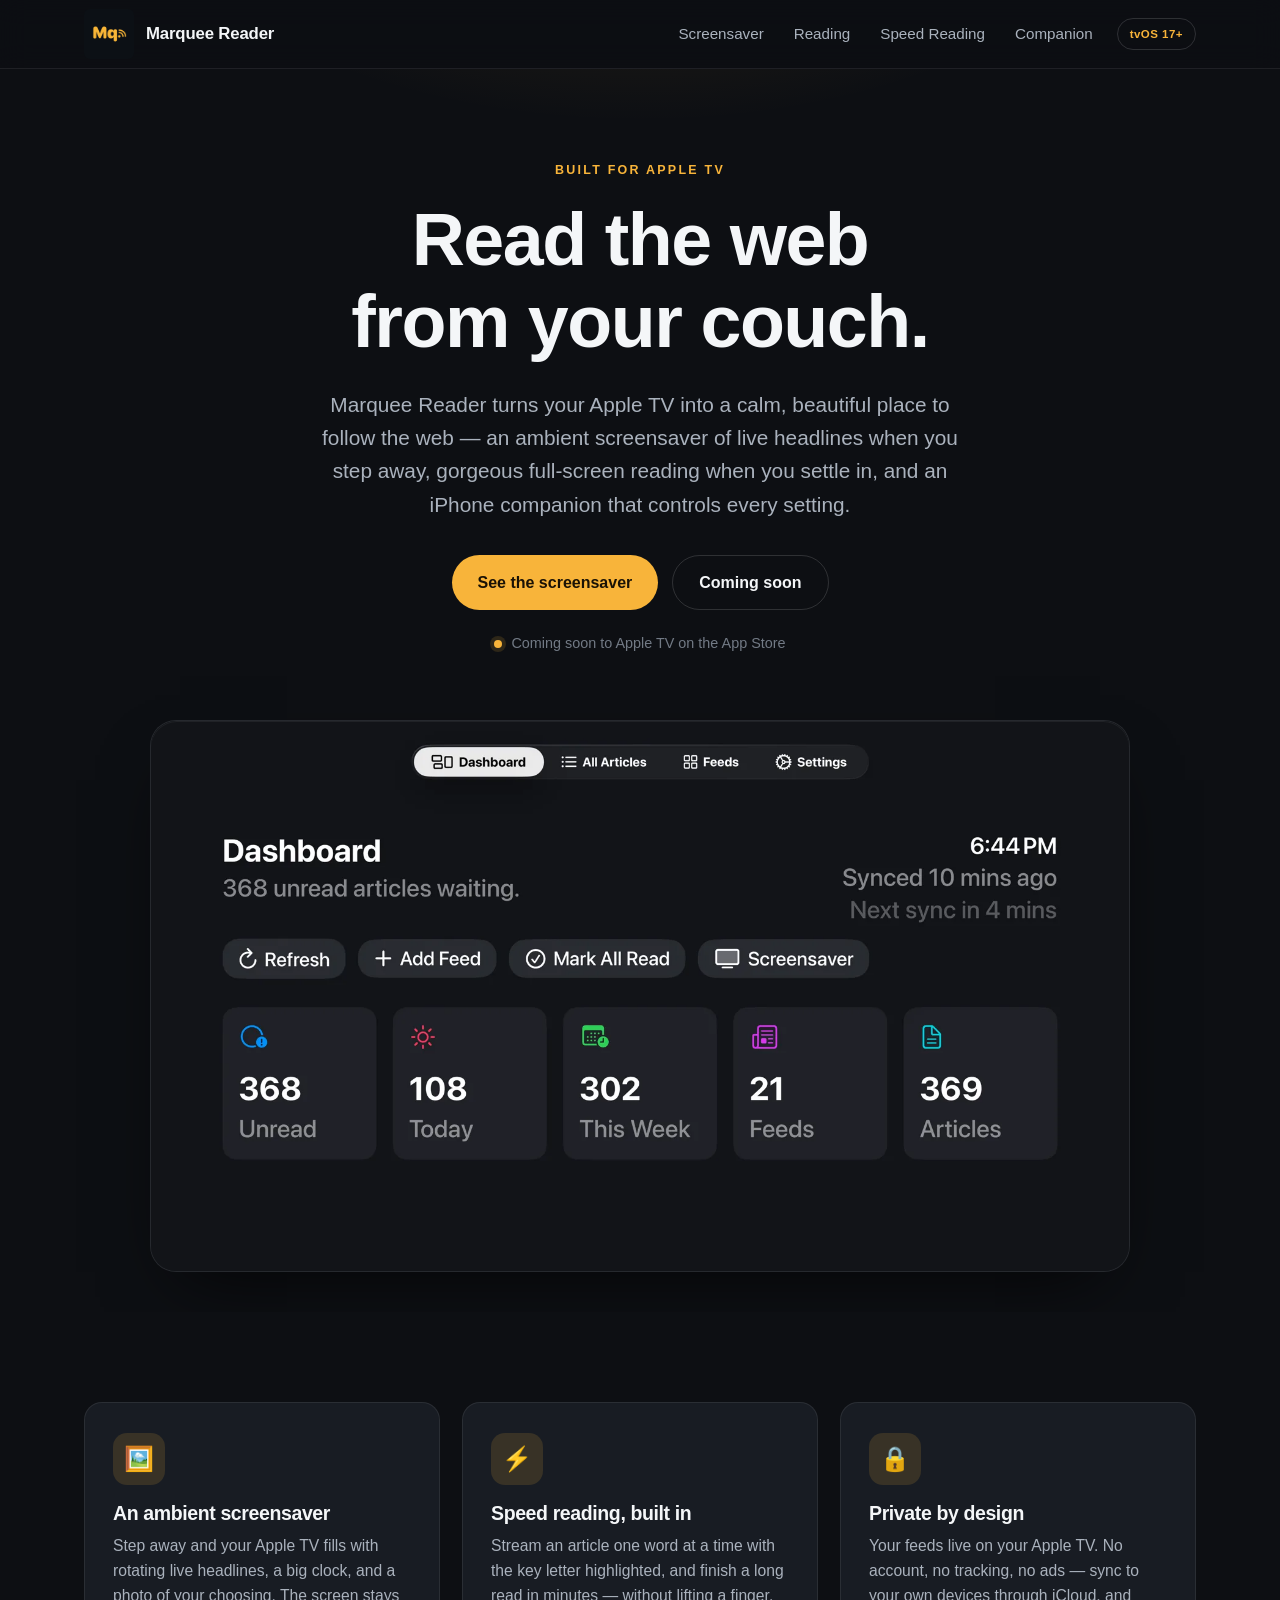
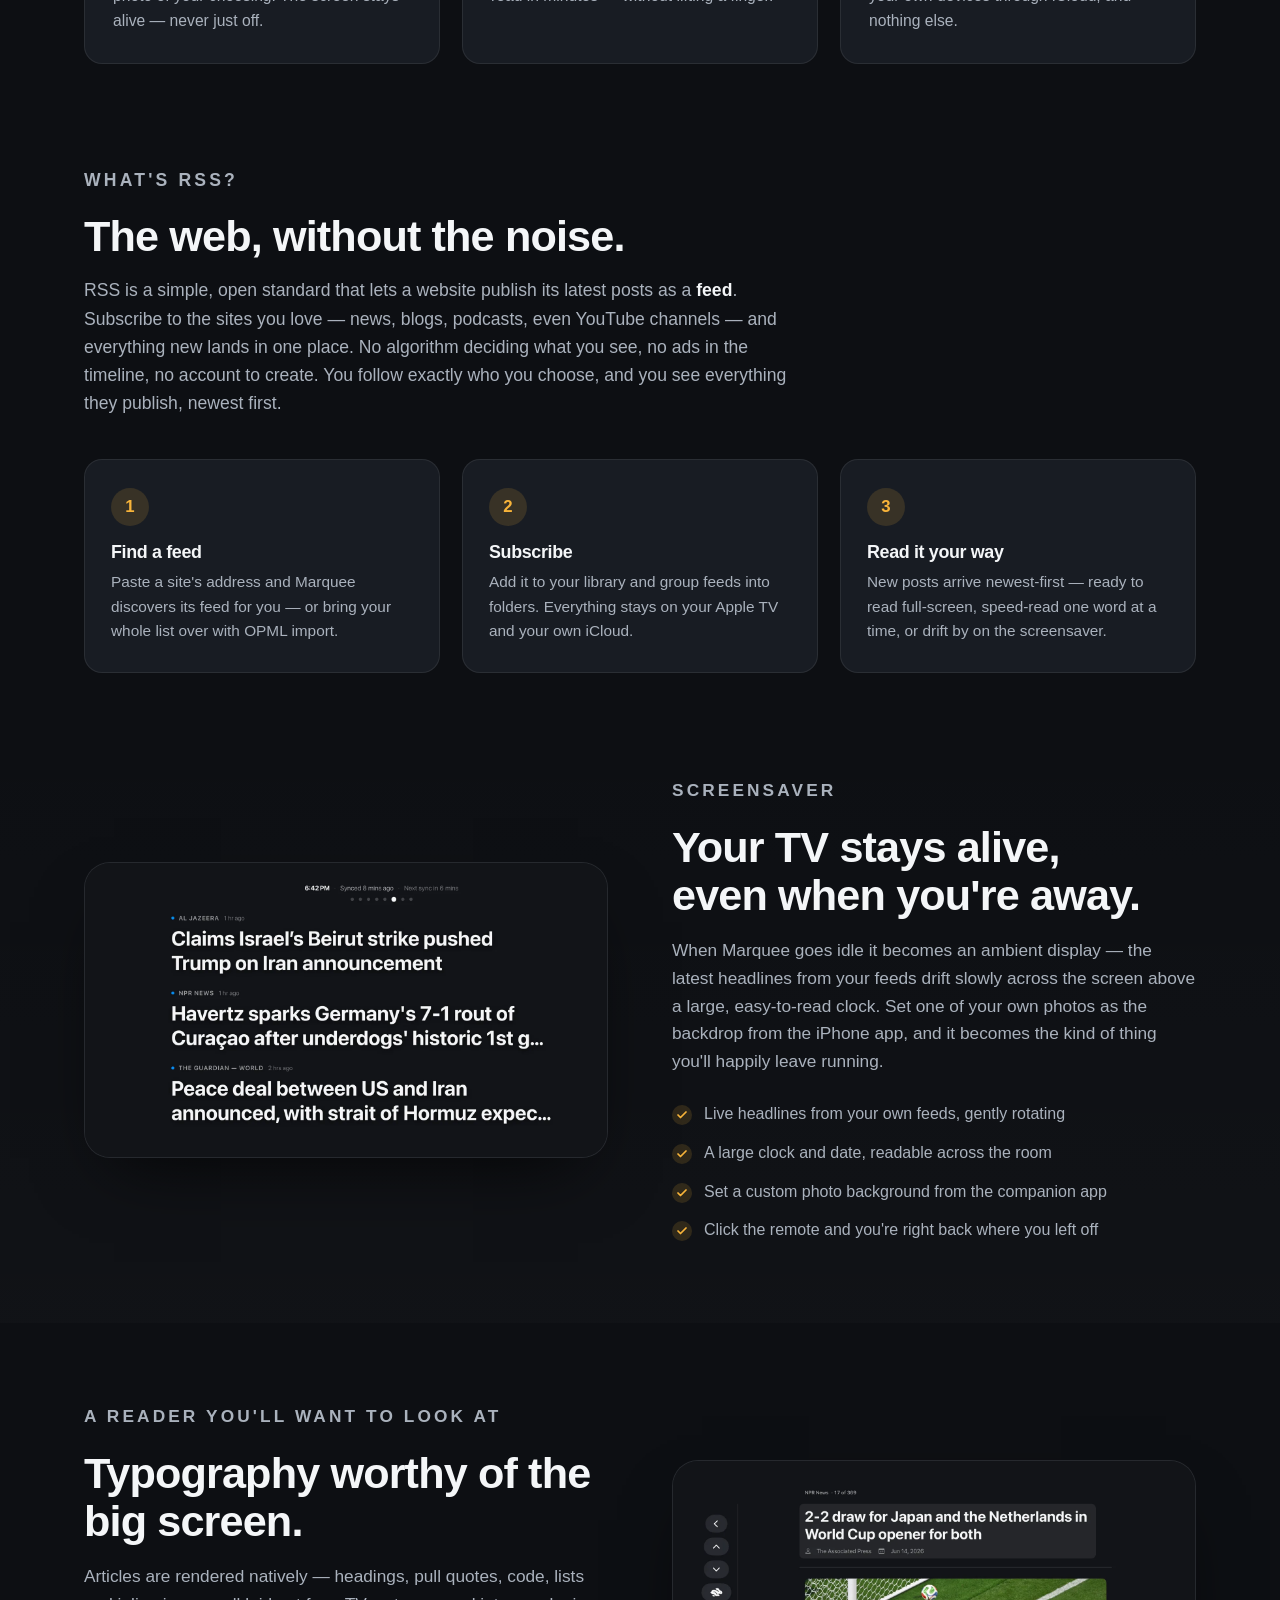
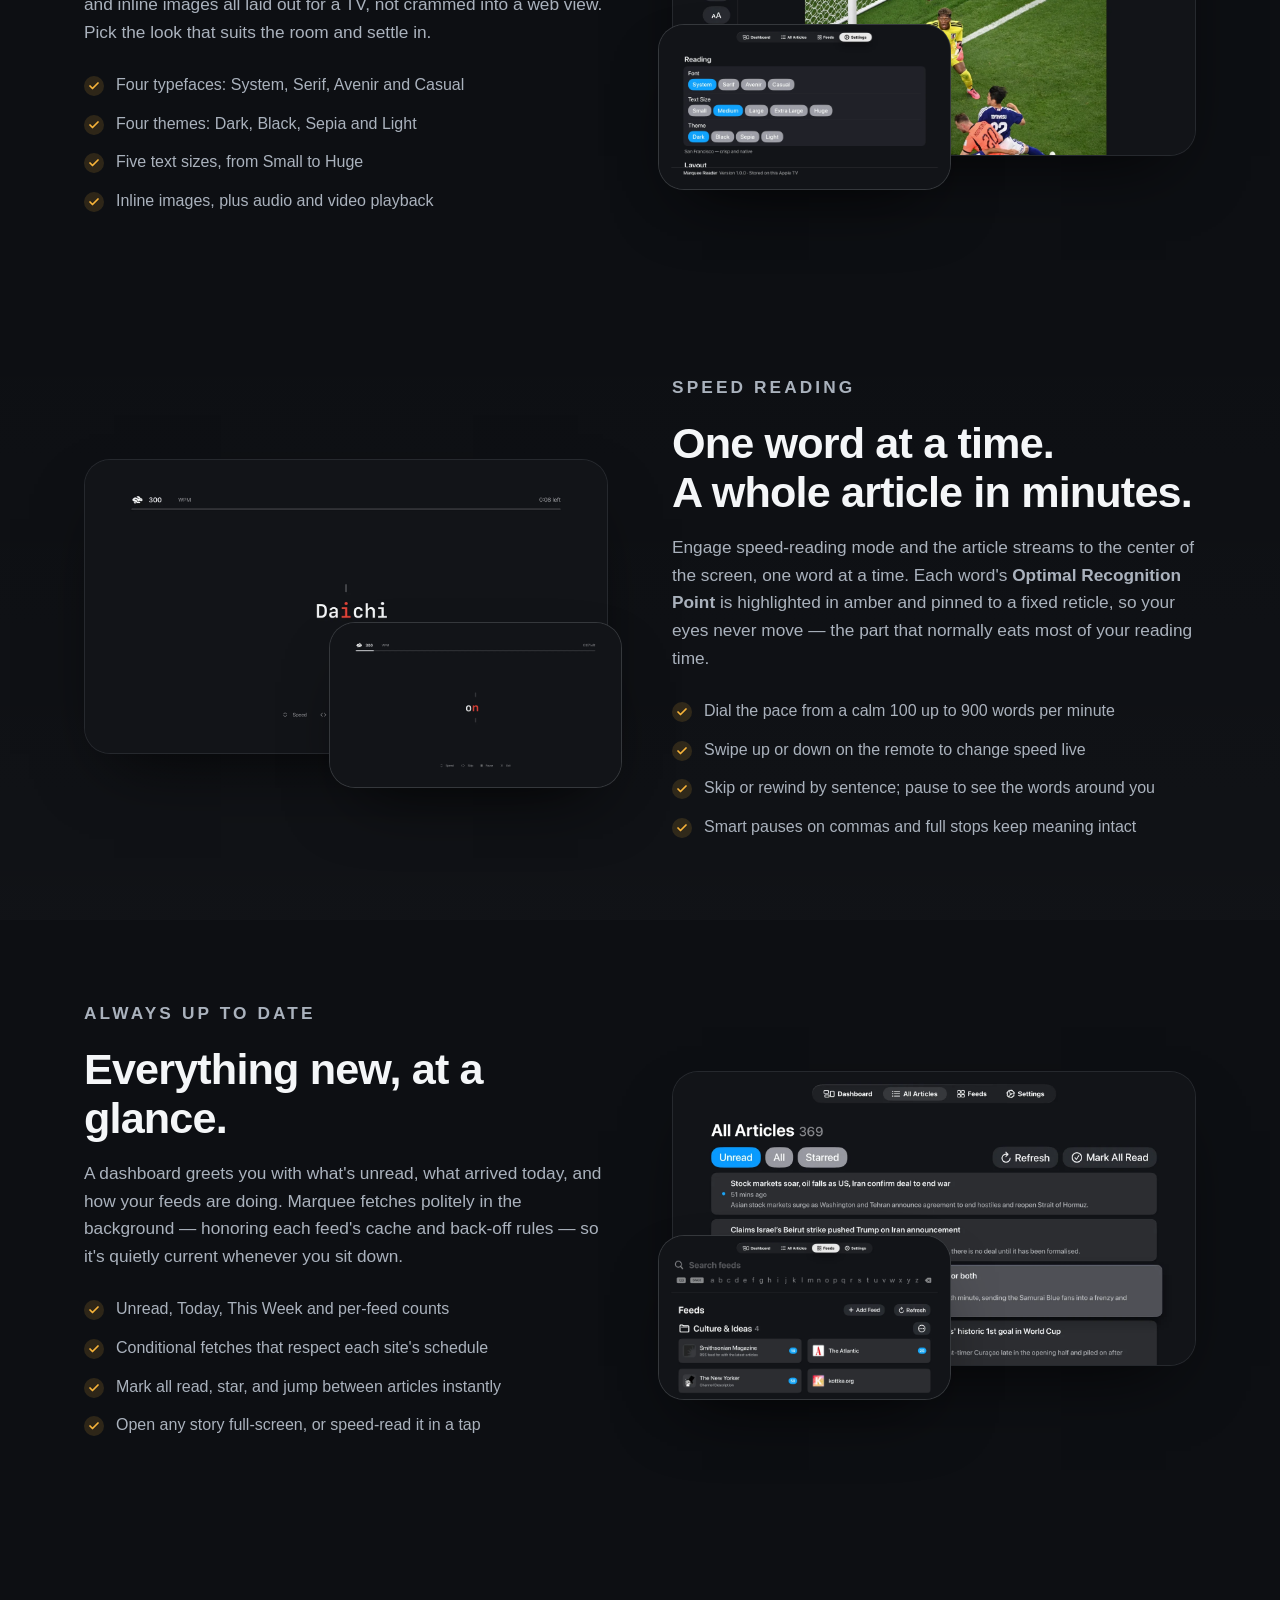
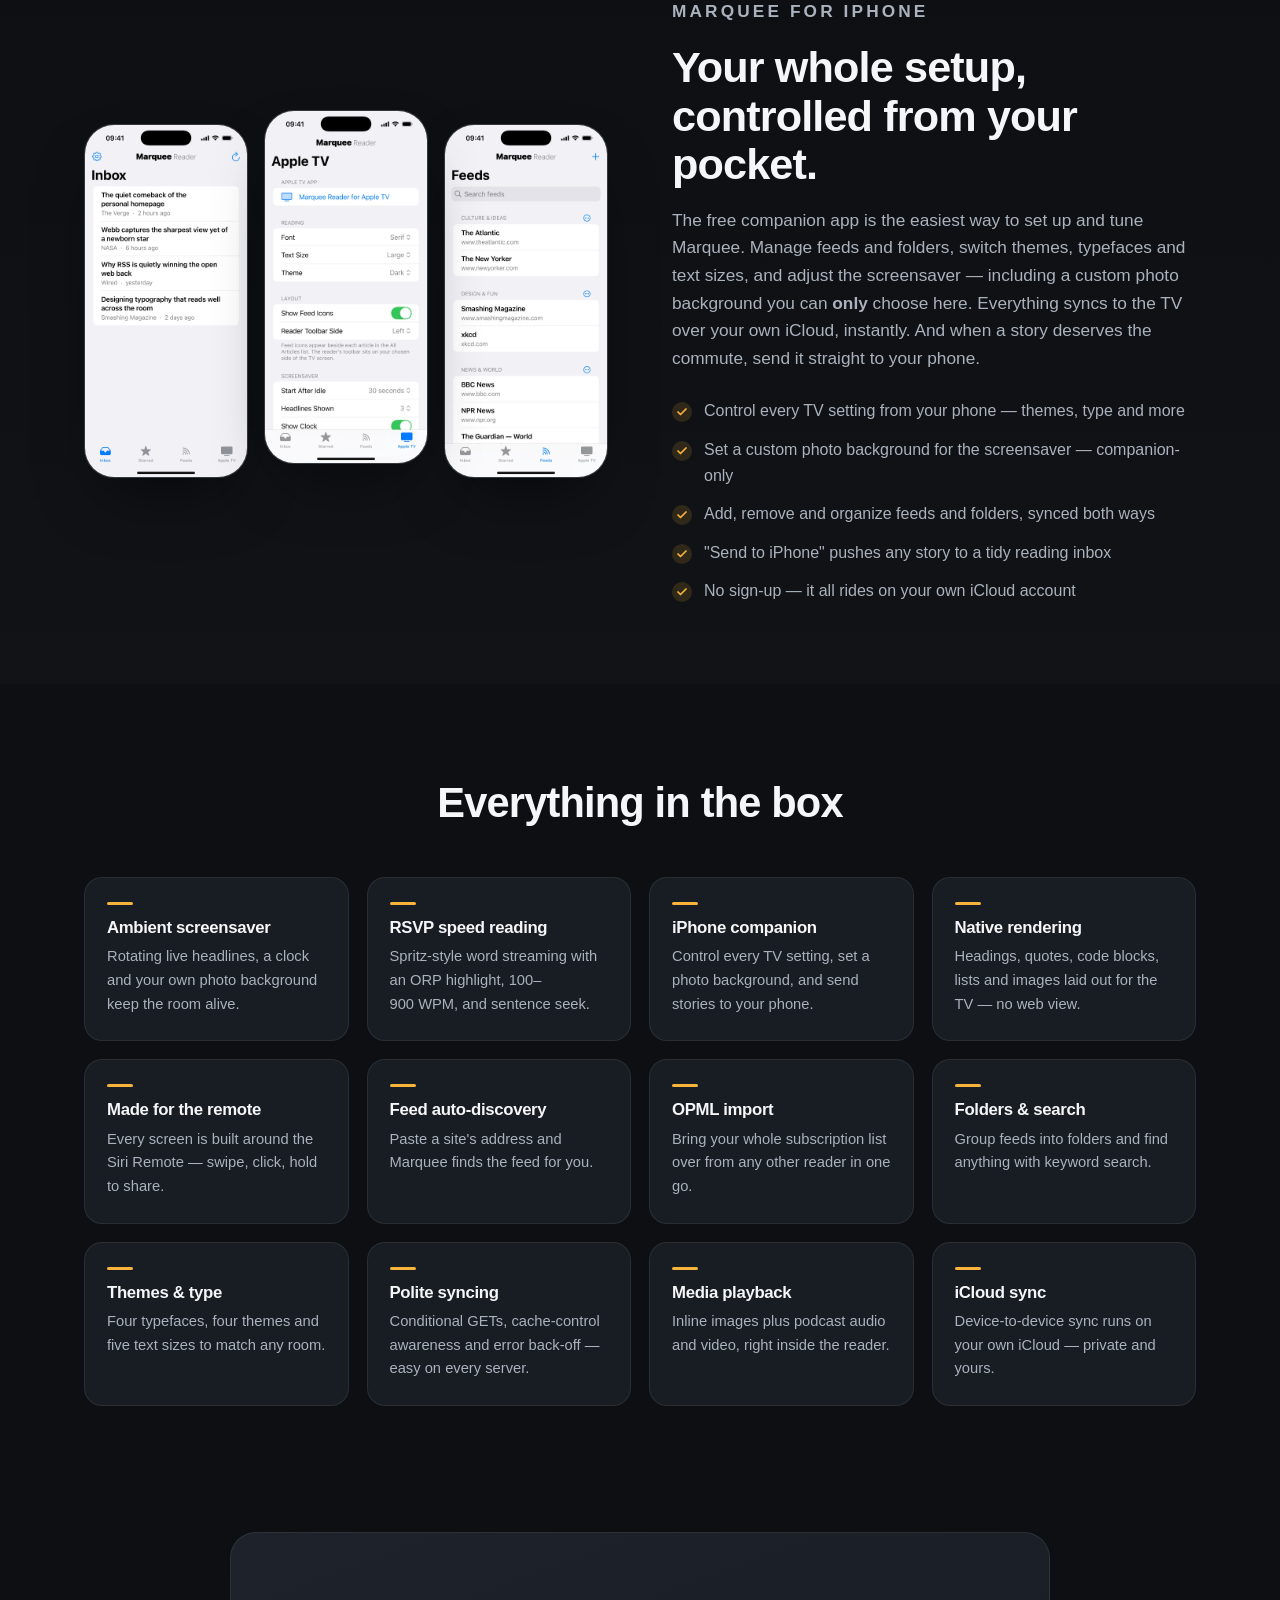
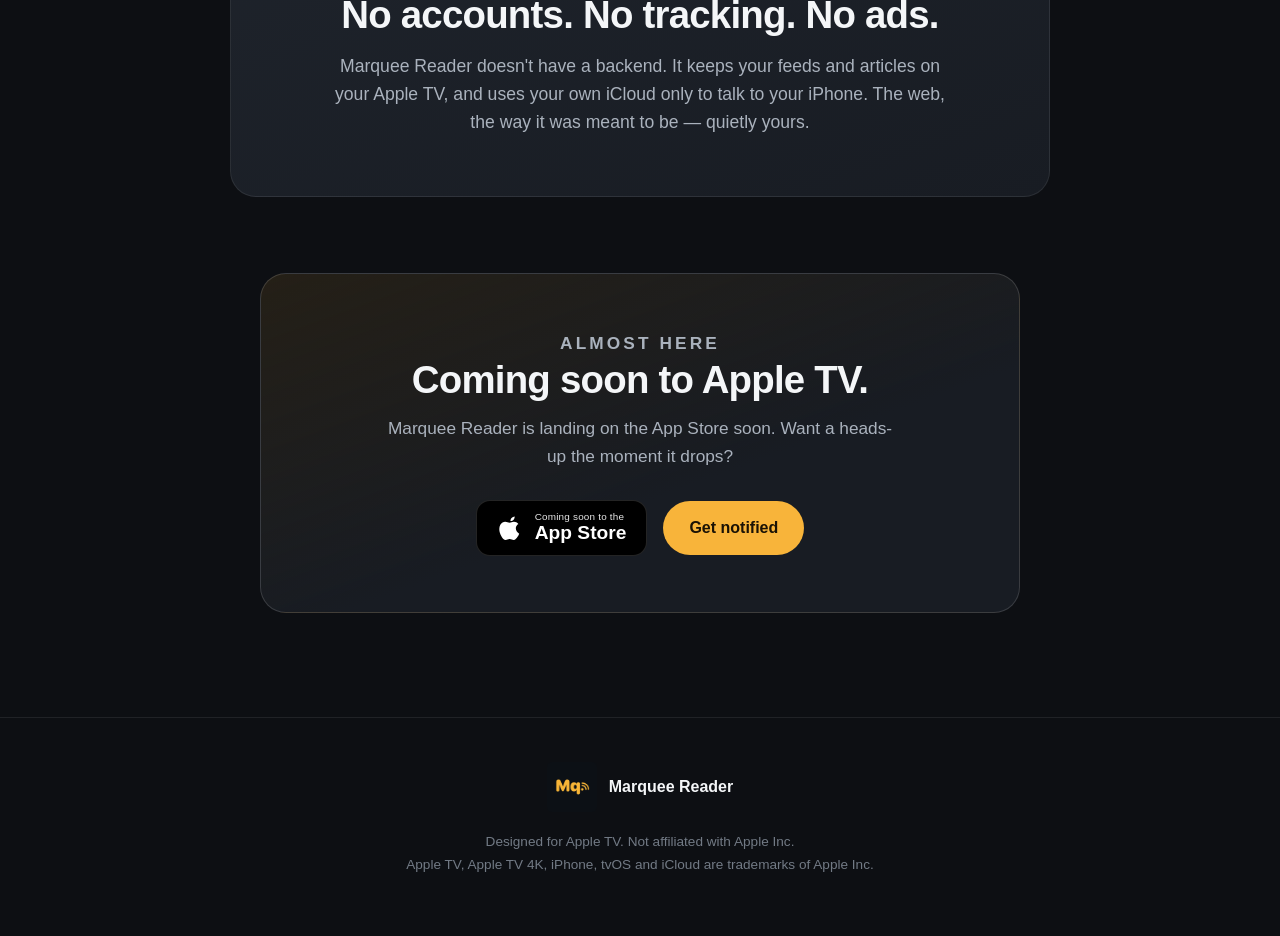
==== index.html @ 5c4bd1f5 "Refresh marketing screenshots from the real apps - Update all six tvOS screenshots (dashboard, artic" ====
<!DOCTYPE html>
<html lang="en">
<head>
  <meta charset="UTF-8" />
  <meta name="viewport" content="width=device-width, initial-scale=1.0" />
  <title>Marquee Reader — The RSS reader for Apple TV</title>
  <meta name="description" content="Marquee Reader is a beautiful, private RSS reader for Apple TV — with an ambient headline screensaver, gorgeous typography, a Spritz-style speed-reading mode, and an iPhone companion that controls every setting." />
  <meta name="theme-color" content="#14171c" />

  <!-- Open Graph / Twitter -->
  <meta property="og:type" content="website" />
  <meta property="og:title" content="Marquee Reader — The RSS reader for Apple TV" />
  <meta property="og:description" content="Read the web from your couch. A private RSS reader for Apple TV — an ambient headline screensaver, gorgeous reading, a speed-reading mode, and an iPhone companion that controls it all." />
  <meta property="og:image" content="assets/og-image.jpg" />
  <meta name="twitter:card" content="summary_large_image" />
  <meta name="twitter:title" content="Marquee Reader — The RSS reader for Apple TV" />
  <meta name="twitter:description" content="Read the web from your couch. A beautiful, private RSS reader for Apple TV — now with an ambient headline screensaver and full iPhone control." />
  <meta name="twitter:image" content="assets/og-image.jpg" />

  <link rel="icon" type="image/png" href="assets/favicon-180.png" />
  <link rel="apple-touch-icon" href="assets/favicon-180.png" />
  <link rel="preconnect" href="https://fonts.googleapis.com" />
  <link rel="stylesheet" href="assets/style.css" />
</head>
<body>
  <!-- ───────────────────────── Nav ───────────────────────── -->
  <header class="nav" id="top">
    <div class="container nav__inner">
      <a class="brand" href="#top" aria-label="Marquee Reader home">
        <img src="assets/icon-512.png" alt="" class="brand__mark" width="50" height="50" />
        <span class="brand__name">Marquee&nbsp;Reader</span>
      </a>
      <nav class="nav__links" aria-label="Primary">
        <a href="#screensaver">Screensaver</a>
        <a href="#reading">Reading</a>
        <a href="#speed">Speed Reading</a>
        <a href="#companion">Companion</a>
      </nav>
      <span class="nav__badge">tvOS&nbsp;17+</span>
    </div>
  </header>

  <!-- ───────────────────────── Hero ───────────────────────── -->
  <section class="hero">
    <div class="container hero__inner">
      <p class="eyebrow reveal">Built for Apple&nbsp;TV</p>
      <h1 class="hero__title reveal">Read the web<br />from your couch.</h1>
      <p class="hero__sub reveal">
        Marquee Reader turns your Apple&nbsp;TV into a calm, beautiful place to follow the
        web — an ambient screensaver of live headlines when you step away, gorgeous
        full-screen reading when you settle in, and an iPhone companion that controls
        every setting.
      </p>
      <div class="hero__cta reveal">
        <a class="btn btn--primary" href="#screensaver">See the screensaver</a>
        <a class="btn btn--ghost" href="#get">Coming soon</a>
      </div>
      <p class="hero__avail reveal">
        <span class="dot" aria-hidden="true"></span> Coming soon to Apple&nbsp;TV on the App&nbsp;Store
      </p>
      <div class="hero__shot reveal">
        <div class="shot shot--glow">
          <img src="assets/screenshots/dashboard.webp" alt="Marquee Reader dashboard on Apple TV showing unread counts and recent activity" loading="eager" />
        </div>
      </div>
    </div>
  </section>

  <!-- ───────────────────── Feature trio ───────────────────── -->
  <section class="trio container">
    <div class="trio__card reveal">
      <div class="trio__icon" aria-hidden="true">🖼️</div>
      <h3>An ambient screensaver</h3>
      <p>Step away and your Apple&nbsp;TV fills with rotating live headlines, a big clock, and a photo of your choosing. The screen stays alive — never just off.</p>
    </div>
    <div class="trio__card reveal">
      <div class="trio__icon" aria-hidden="true">⚡️</div>
      <h3>Speed reading, built in</h3>
      <p>Stream an article one word at a time with the key letter highlighted, and finish a long read in minutes — without lifting a finger.</p>
    </div>
    <div class="trio__card reveal">
      <div class="trio__icon" aria-hidden="true">🔒</div>
      <h3>Private by design</h3>
      <p>Your feeds live on your Apple&nbsp;TV. No account, no tracking, no ads — sync to your own devices through iCloud, and nothing else.</p>
    </div>
  </section>

  <!-- ─────────────────── What's RSS? ─────────────────── -->
  <section class="rss container" id="rss">
    <div class="rss__intro reveal">
      <p class="eyebrow">What's RSS?</p>
      <h2>The web, without the noise.</h2>
      <p>
        RSS is a simple, open standard that lets a website publish its latest posts as a
        <strong>feed</strong>. Subscribe to the sites you love — news, blogs, podcasts,
        even YouTube channels — and everything new lands in one place. No algorithm
        deciding what you see, no ads in the timeline, no account to create. You follow
        exactly who you choose, and you see everything they publish, newest first.
      </p>
    </div>
    <ol class="rss__steps">
      <li class="rss__step reveal">
        <div class="rss__num" aria-hidden="true">1</div>
        <h4>Find a feed</h4>
        <p>Paste a site's address and Marquee discovers its feed for you — or bring your whole list over with OPML import.</p>
      </li>
      <li class="rss__step reveal">
        <div class="rss__num" aria-hidden="true">2</div>
        <h4>Subscribe</h4>
        <p>Add it to your library and group feeds into folders. Everything stays on your Apple&nbsp;TV and your own iCloud.</p>
      </li>
      <li class="rss__step reveal">
        <div class="rss__num" aria-hidden="true">3</div>
        <h4>Read it your way</h4>
        <p>New posts arrive newest-first — ready to read full-screen, speed-read one word at a time, or drift by on the screensaver.</p>
      </li>
    </ol>
  </section>

  <!-- ─────────────────── Screensaver spotlight ─────────────────── -->
  <section class="feature feature--alt" id="screensaver">
    <div class="container feature__inner">
      <div class="feature__media reveal">
        <div class="shot">
          <img src="assets/screenshots/screensaver.webp" alt="Marquee Reader's ambient screensaver on Apple TV — live headlines from your feeds drifting above the time of day" />
        </div>
      </div>
      <div class="feature__text reveal">
        <p class="eyebrow">Screensaver</p>
        <h2>Your TV stays alive,<br />even when you're away.</h2>
        <p>
          When Marquee goes idle it becomes an ambient display — the latest headlines from
          your feeds drift slowly across the screen above a large, easy-to-read clock.
          Set one of your own photos as the backdrop from the iPhone app, and it becomes
          the kind of thing you'll happily leave running.
        </p>
        <ul class="ticks">
          <li>Live headlines from your own feeds, gently rotating</li>
          <li>A large clock and date, readable across the room</li>
          <li>Set a custom photo background from the companion app</li>
          <li>Click the remote and you're right back where you left off</li>
        </ul>
      </div>
    </div>
  </section>

  <!-- ─────────────────── Reading experience ─────────────────── -->
  <section class="feature" id="reading">
    <div class="container feature__inner">
      <div class="feature__text reveal">
        <p class="eyebrow">A reader you'll want to look at</p>
        <h2>Typography worthy of the big screen.</h2>
        <p>
          Articles are rendered natively — headings, pull quotes, code, lists and inline
          images all laid out for a TV, not crammed into a web view. Pick the look that
          suits the room and settle in.
        </p>
        <ul class="ticks">
          <li>Four typefaces: System, Serif, Avenir and Casual</li>
          <li>Four themes: Dark, Black, Sepia and Light</li>
          <li>Five text sizes, from Small to Huge</li>
          <li>Inline images, plus audio and video playback</li>
        </ul>
      </div>
      <div class="feature__media reveal">
        <div class="shot">
          <img src="assets/screenshots/reader.webp" alt="An article open in Marquee Reader with an inline image and body text" />
        </div>
        <div class="shot shot--inset shot--inset-left">
          <img src="assets/screenshots/settings.webp" alt="Settings showing font, text size and theme options" />
        </div>
      </div>
    </div>
  </section>

  <!-- ─────────────────── Speed Reading spotlight ─────────────────── -->
  <section class="feature feature--alt" id="speed">
    <div class="container feature__inner">
      <div class="feature__media reveal">
        <div class="shot">
          <img src="assets/screenshots/rsvp-recognition.webp" alt="Speed-reading mode showing a single word with its key letter highlighted in red" />
        </div>
        <div class="shot shot--inset">
          <img src="assets/screenshots/rsvp-the.webp" alt="Speed-reading mode with words-per-minute and a progress bar" />
        </div>
      </div>
      <div class="feature__text reveal">
        <p class="eyebrow">Speed Reading</p>
        <h2>One word at a time.<br />A whole article in minutes.</h2>
        <p>
          Engage speed-reading mode and the article streams to the center of the screen,
          one word at a time. Each word's <strong>Optimal Recognition Point</strong> is
          highlighted in amber and pinned to a fixed reticle, so your eyes never move —
          the part that normally eats most of your reading time.
        </p>
        <ul class="ticks">
          <li>Dial the pace from a calm 100 up to 900 words per minute</li>
          <li>Swipe up or down on the remote to change speed live</li>
          <li>Skip or rewind by sentence; pause to see the words around you</li>
          <li>Smart pauses on commas and full stops keep meaning intact</li>
        </ul>
      </div>
    </div>
  </section>

  <!-- ─────────────────── Browse / stay current ─────────────────── -->
  <section class="feature">
    <div class="container feature__inner">
      <div class="feature__text reveal">
        <p class="eyebrow">Always up to date</p>
        <h2>Everything new, at a glance.</h2>
        <p>
          A dashboard greets you with what's unread, what arrived today, and how your feeds
          are doing. Marquee fetches politely in the background — honoring each feed's
          cache and back-off rules — so it's quietly current whenever you sit down.
        </p>
        <ul class="ticks">
          <li>Unread, Today, This&nbsp;Week and per-feed counts</li>
          <li>Conditional fetches that respect each site's schedule</li>
          <li>Mark all read, star, and jump between articles instantly</li>
          <li>Open any story full-screen, or speed-read it in a tap</li>
        </ul>
      </div>
      <div class="feature__media reveal">
        <div class="shot">
          <img src="assets/screenshots/articles.webp" alt="The unread list showing recent articles from across all feeds" />
        </div>
        <div class="shot shot--inset shot--inset-left">
          <img src="assets/screenshots/feeds.webp" alt="The Feeds tab — subscriptions grouped into folders, each with its own unread count" />
        </div>
      </div>
    </div>
  </section>

  <!-- ─────────────────── Companion app ─────────────────── -->
  <section class="feature feature--alt" id="companion">
    <div class="container feature__inner">
      <div class="feature__media reveal">
        <div class="phones">
          <div class="phone">
            <img src="assets/screenshots/companion-inbox.webp" alt="The Marquee Reader iPhone app showing the reading inbox of articles sent from Apple TV" loading="lazy" />
          </div>
          <div class="phone phone--lead">
            <img src="assets/screenshots/companion-appletv.webp" alt="The Marquee Reader iPhone app controlling the Apple TV's reading and screensaver settings" loading="lazy" />
          </div>
          <div class="phone">
            <img src="assets/screenshots/companion-feeds.webp" alt="The Marquee Reader iPhone app managing feeds and folders, synced to Apple TV" loading="lazy" />
          </div>
        </div>
      </div>
      <div class="feature__text reveal">
        <p class="eyebrow">Marquee for iPhone</p>
        <h2>Your whole setup,<br />controlled from your pocket.</h2>
        <p>
          The free companion app is the easiest way to set up and tune Marquee. Manage
          feeds and folders, switch themes, typefaces and text sizes, and adjust the
          screensaver — including a custom photo background you can <strong>only</strong>
          choose here. Everything syncs to the TV over your own iCloud, instantly. And
          when a story deserves the commute, send it straight to your phone.
        </p>
        <ul class="ticks">
          <li>Control every TV setting from your phone — themes, type and more</li>
          <li>Set a custom photo background for the screensaver — companion-only</li>
          <li>Add, remove and organize feeds and folders, synced both ways</li>
          <li>"Send to iPhone" pushes any story to a tidy reading inbox</li>
          <li>No sign-up — it all rides on your own iCloud account</li>
        </ul>
      </div>
    </div>
  </section>

  <!-- ─────────────────── Full feature grid ─────────────────── -->
  <section class="features container" id="features">
    <h2 class="section-title reveal">Everything in the box</h2>
    <div class="grid">
      <div class="grid__item reveal"><h4>Ambient screensaver</h4><p>Rotating live headlines, a clock and your own photo background keep the room alive.</p></div>
      <div class="grid__item reveal"><h4>RSVP speed reading</h4><p>Spritz-style word streaming with an ORP highlight, 100–900&nbsp;WPM, and sentence seek.</p></div>
      <div class="grid__item reveal"><h4>iPhone companion</h4><p>Control every TV setting, set a photo background, and send stories to your phone.</p></div>
      <div class="grid__item reveal"><h4>Native rendering</h4><p>Headings, quotes, code blocks, lists and images laid out for the TV — no web view.</p></div>
      <div class="grid__item reveal"><h4>Made for the remote</h4><p>Every screen is built around the Siri Remote — swipe, click, hold to share.</p></div>
      <div class="grid__item reveal"><h4>Feed auto-discovery</h4><p>Paste a site's address and Marquee finds the feed for you.</p></div>
      <div class="grid__item reveal"><h4>OPML import</h4><p>Bring your whole subscription list over from any other reader in one go.</p></div>
      <div class="grid__item reveal"><h4>Folders &amp; search</h4><p>Group feeds into folders and find anything with keyword search.</p></div>
      <div class="grid__item reveal"><h4>Themes &amp; type</h4><p>Four typefaces, four themes and five text sizes to match any room.</p></div>
      <div class="grid__item reveal"><h4>Polite syncing</h4><p>Conditional GETs, cache-control awareness and error back-off — easy on every server.</p></div>
      <div class="grid__item reveal"><h4>Media playback</h4><p>Inline images plus podcast audio and video, right inside the reader.</p></div>
      <div class="grid__item reveal"><h4>iCloud sync</h4><p>Device-to-device sync runs on your own iCloud — private and yours.</p></div>
    </div>
  </section>

  <!-- ─────────────────── Privacy callout ─────────────────── -->
  <section class="callout">
    <div class="container callout__inner reveal">
      <h2>No accounts. No tracking. No ads.</h2>
      <p>
        Marquee Reader doesn't have a backend. It keeps your feeds and articles on your
        Apple&nbsp;TV, and uses your own iCloud only to talk to your iPhone. The web,
        the way it was meant to be — quietly yours.
      </p>
    </div>
  </section>

  <!-- ─────────────────── Coming soon CTA ─────────────────── -->
  <section class="getcta" id="get">
    <div class="container getcta__inner reveal">
      <p class="eyebrow">Almost here</p>
      <h2>Coming soon to Apple&nbsp;TV.</h2>
      <p>Marquee Reader is landing on the App&nbsp;Store soon. Want a heads-up the moment it drops?</p>
      <div class="getcta__actions">
        <span class="store-badge" aria-label="Coming soon to the App Store">
          <svg viewBox="0 0 24 24" width="26" height="26" aria-hidden="true" fill="currentColor">
            <path d="M16.36 1.43c.06 1.06-.34 2.08-1 2.84-.69.79-1.83 1.4-2.93 1.31-.08-1.02.41-2.08 1.02-2.76.69-.78 1.88-1.36 2.91-1.39zM20.5 17.2c-.5 1.16-.74 1.67-1.39 2.7-.9 1.43-2.18 3.21-3.76 3.22-1.4.02-1.76-.92-3.66-.91-1.9.01-2.3.93-3.7.92-1.58-.01-2.79-1.62-3.69-3.05C1.8 16.06 1.53 11.4 3.08 8.93c1.1-1.76 2.84-2.79 4.47-2.79 1.66 0 2.71.91 4.08.91 1.33 0 2.14-.91 4.06-.91 1.45 0 2.99.79 4.08 2.16-3.59 1.97-3 7.1.73 8.9z"/>
          </svg>
          <span class="store-badge__text">
            <small>Coming&nbsp;soon to the</small>
            <strong>App&nbsp;Store</strong>
          </span>
        </span>
        <a class="btn btn--primary" href="mailto:hello@itr8.tech?subject=Notify%20me%20about%20Marquee%20Reader">Get notified</a>
      </div>
    </div>
  </section>

  <!-- ─────────────────── Footer ─────────────────── -->
  <footer class="footer">
    <div class="container footer__inner">
      <div class="footer__brand">
        <img src="assets/icon-512.png" alt="" width="50" height="50" />
        <span>Marquee Reader</span>
      </div>
      <p class="footer__note">
        Designed for Apple&nbsp;TV. Not affiliated with Apple Inc.<br />
        Apple&nbsp;TV, Apple&nbsp;TV&nbsp;4K, iPhone, tvOS and iCloud are trademarks of Apple&nbsp;Inc.
      </p>
    </div>
  </footer>

  <script src="assets/app.js" defer></script>
</body>
</html>
---- assets/style.css ----
/* ============================================================
   Marquee Reader — marketing site
   Brand: dark #14171c · amber #f8b43a · clean, professional
   ============================================================ */

:root {
  --bg: #0d0f13;
  --bg-2: #14171c;
  --surface: #181c23;
  --surface-2: #1e232b;
  --border: rgba(255, 255, 255, 0.08);
  --border-strong: rgba(255, 255, 255, 0.14);
  --text: #f4f6f8;
  --text-soft: #aab2bd;
  --text-mute: #727a85;
  --accent: #f8b43a;
  --accent-soft: rgba(248, 180, 58, 0.14);
  --radius: 18px;
  --radius-lg: 26px;
  --maxw: 1160px;
  --shadow: 0 30px 70px -30px rgba(0, 0, 0, 0.8);
  --font: -apple-system, BlinkMacSystemFont, "Segoe UI", Roboto, Helvetica, Arial, sans-serif;
}

* { box-sizing: border-box; }

html { scroll-behavior: smooth; }

body {
  margin: 0;
  font-family: var(--font);
  background: var(--bg);
  color: var(--text);
  line-height: 1.6;
  -webkit-font-smoothing: antialiased;
  text-rendering: optimizeLegibility;
  overflow-x: hidden;
}

.container { width: 100%; max-width: var(--maxw); margin: 0 auto; padding: 0 24px; }

a { color: inherit; text-decoration: none; }

img, svg { max-width: 100%; }
img { height: auto; }

h1, h2, h3, h4 { line-height: 1.12; letter-spacing: -0.02em; margin: 0; font-weight: 700; }

p { margin: 0; }

.eyebrow {
  text-transform: uppercase;
  letter-spacing: 0.18em;
  font-size: 0.78rem;
  font-weight: 700;
  color: var(--accent);
  margin: 0 0 18px;
}

/* ───────────────── Nav ───────────────── */
.nav {
  position: sticky;
  top: 0;
  z-index: 50;
  background: rgba(13, 15, 19, 0.72);
  backdrop-filter: saturate(160%) blur(14px);
  -webkit-backdrop-filter: saturate(160%) blur(14px);
  border-bottom: 1px solid var(--border);
}
.nav__inner { display: flex; align-items: center; gap: 24px; height: 68px; }
.brand { display: flex; align-items: center; gap: 12px; font-weight: 700; }
.brand__mark { display: block; border-radius: 6px; }
.brand__name { font-size: 1.05rem; letter-spacing: -0.01em; }
.nav__links { display: flex; gap: 30px; margin-left: auto; }
.nav__links a { color: var(--text-soft); font-size: 0.95rem; font-weight: 500; transition: color 0.2s; }
.nav__links a:hover { color: var(--text); }
.nav__badge {
  font-size: 0.72rem; font-weight: 700; letter-spacing: 0.04em;
  color: var(--accent);
  border: 1px solid var(--border-strong);
  padding: 6px 12px; border-radius: 999px;
}

/* ───────────────── Hero ───────────────── */
.hero { position: relative; padding: 92px 0 40px; overflow: hidden; }
.hero::before {
  content: "";
  position: absolute; inset: -20% 0 auto 0; height: 720px;
  background: radial-gradient(60% 60% at 50% 0%, rgba(248, 180, 58, 0.16), transparent 70%);
  pointer-events: none;
}
.hero__inner { position: relative; text-align: center; }
.hero__title { font-size: clamp(2.05rem, 7vw, 4.6rem); font-weight: 800; overflow-wrap: break-word; }
.hero__sub {
  max-width: 640px; margin: 24px auto 0;
  font-size: clamp(1.05rem, 2vw, 1.3rem);
  color: var(--text-soft);
}
.hero__cta { display: flex; gap: 14px; flex-wrap: wrap; justify-content: center; margin-top: 34px; }
.hero__avail {
  margin-top: 22px; font-size: 0.9rem; color: var(--text-mute);
  display: inline-flex; align-items: center; gap: 9px;
}
.hero__avail .dot {
  width: 8px; height: 8px; border-radius: 50%;
  background: var(--accent); box-shadow: 0 0 0 4px var(--accent-soft);
}

.btn {
  display: inline-flex; align-items: center; justify-content: center;
  padding: 14px 26px; border-radius: 999px;
  font-weight: 600; font-size: 1rem;
  transition: transform 0.15s ease, background 0.2s, border-color 0.2s, color 0.2s;
}
.btn:active { transform: translateY(1px); }
.btn--primary { background: var(--accent); color: #1a1205; }
.btn--primary:hover { background: #ffc24f; }
.btn--ghost { color: var(--text); border: 1px solid var(--border-strong); }
.btn--ghost:hover { border-color: var(--accent); color: var(--accent); }

.hero__shot { width: 100%; margin-top: 64px; }

/* ───────────── Screenshot frames ───────────── */
.shot {
  border-radius: var(--radius-lg);
  border: 1px solid var(--border);
  background: var(--bg-2);
  box-shadow: var(--shadow);
  overflow: hidden;
  line-height: 0;
}
.shot img { width: 100%; height: auto; display: block; }
.shot--glow { max-width: 980px; margin: 0 auto; position: relative; }
.hero__shot .shot--glow::after {
  content: ""; position: absolute; inset: 0; border-radius: inherit;
  box-shadow: inset 0 1px 0 rgba(255, 255, 255, 0.06);
  pointer-events: none;
}

/* ───────────── Feature trio ───────────── */
.trio {
  display: grid; grid-template-columns: repeat(3, 1fr); gap: 22px;
  padding: 90px 24px 30px;
}
.trio__card {
  background: var(--surface);
  border: 1px solid var(--border);
  border-radius: var(--radius);
  padding: 30px 28px;
}
.trio__icon {
  width: 52px; height: 52px; border-radius: 14px;
  display: grid; place-items: center; font-size: 1.5rem;
  background: var(--accent-soft); margin-bottom: 18px;
}
.trio__card h3 { font-size: 1.22rem; margin-bottom: 8px; }
.trio__card p { color: var(--text-soft); font-size: 0.98rem; }

/* ───────────── What's RSS ───────────── */
.rss { padding: 72px 24px 24px; }
.rss__intro { max-width: 720px; }
.rss__intro h2 { font-size: clamp(1.8rem, 3.4vw, 2.7rem); margin-bottom: 16px; }
.rss__intro p { color: var(--text-soft); font-size: 1.1rem; }
.rss__intro strong { color: var(--text); font-weight: 600; }
.rss__steps {
  list-style: none; padding: 0; margin: 42px 0 0;
  display: grid; grid-template-columns: repeat(3, 1fr); gap: 22px;
}
.rss__step {
  background: var(--surface); border: 1px solid var(--border);
  border-radius: var(--radius); padding: 28px 26px; min-width: 0;
}
.rss__num {
  width: 38px; height: 38px; border-radius: 50%;
  display: grid; place-items: center; margin-bottom: 16px;
  background: var(--accent-soft); color: var(--accent);
  font-weight: 800; font-size: 1.05rem;
}
.rss__step h4 { font-size: 1.12rem; margin-bottom: 8px; }
.rss__step p { color: var(--text-soft); font-size: 0.96rem; }
@media (max-width: 900px) { .rss__steps { grid-template-columns: 1fr; } }

/* ───────────── Feature sections ───────────── */
.feature { padding: 80px 0; }
.feature--alt { background: linear-gradient(180deg, transparent, rgba(255,255,255,0.015)); }
.feature__inner {
  display: grid; grid-template-columns: 1fr 1fr; gap: 64px; align-items: center;
}
.feature__inner > *, .trio__card, .grid__item { min-width: 0; }
.feature--alt .feature__media { order: -1; }
.feature__text h2 { font-size: clamp(1.8rem, 3.4vw, 2.7rem); margin-bottom: 18px; }
.feature__text p { color: var(--text-soft); font-size: 1.08rem; }

.ticks { list-style: none; padding: 0; margin: 26px 0 0; display: grid; gap: 13px; }
.ticks li { position: relative; padding-left: 32px; color: var(--text-soft); }
.ticks li::before {
  content: ""; position: absolute; left: 0; top: 4px;
  width: 20px; height: 20px; border-radius: 50%;
  background: var(--accent-soft);
  background-image: url("data:image/svg+xml,%3Csvg xmlns='http://www.w3.org/2000/svg' width='12' height='12' viewBox='0 0 24 24' fill='none' stroke='%23f8b43a' stroke-width='3.5' stroke-linecap='round' stroke-linejoin='round'%3E%3Cpolyline points='20 6 9 17 4 12'/%3E%3C/svg%3E");
  background-repeat: no-repeat; background-position: center;
}

/* stacked screenshots in the speed-reading block */
.feature__media { position: relative; }
.shot--inset {
  position: absolute; right: -14px; bottom: -34px; width: 56%;
  border-color: var(--border-strong);
}
.shot--inset-left { right: auto; left: -14px; }
@media (max-width: 760px) { .shot--inset { position: static; width: 100%; margin-top: 18px; } }

/* iPhone companion: a row of real device screenshots */
.phones {
  display: flex; justify-content: center; align-items: center; gap: 16px;
}
.phone {
  flex: 1 1 0; min-width: 0; max-width: 188px;
  border-radius: 30px;
  border: 1px solid var(--border-strong);
  background: var(--bg-2);
  box-shadow: var(--shadow);
  overflow: hidden; line-height: 0;
}
.phone img { width: 100%; height: auto; display: block; }
/* Lift the centre phone forward so the trio reads as a showcase. */
.phone--lead { max-width: 210px; transform: translateY(-14px); z-index: 1; }
@media (max-width: 540px) { .phones { gap: 10px; } .phone--lead { transform: none; } }

/* ───────────── Feature grid ───────────── */
.features { padding: 96px 24px; }
.section-title { font-size: clamp(1.8rem, 3.4vw, 2.6rem); text-align: center; margin-bottom: 50px; }
.grid { display: grid; grid-template-columns: repeat(4, 1fr); gap: 18px; }
.grid__item {
  background: var(--surface); border: 1px solid var(--border);
  border-radius: var(--radius); padding: 24px 22px;
}
.grid__item h4 { font-size: 1.05rem; margin-bottom: 8px; }
.grid__item h4::before { content: ""; display: block; width: 26px; height: 3px; border-radius: 2px; background: var(--accent); margin-bottom: 14px; }
.grid__item p { color: var(--text-soft); font-size: 0.92rem; }

/* ───────────── Callout ───────────── */
.callout { padding: 30px 0 56px; }
.callout__inner {
  text-align: center; max-width: 820px;
  background: linear-gradient(160deg, var(--surface-2), var(--surface));
  border: 1px solid var(--border); border-radius: var(--radius-lg);
  padding: 60px 44px;
}
.callout__inner h2 { font-size: clamp(1.7rem, 3.2vw, 2.4rem); margin-bottom: 16px; }
.callout__inner p { color: var(--text-soft); font-size: 1.1rem; max-width: 620px; margin: 0 auto; }

/* ───────────── Coming-soon CTA ───────────── */
.getcta { padding: 20px 0 104px; }
.getcta__inner {
  text-align: center; max-width: 760px;
  background: linear-gradient(160deg, rgba(248, 180, 58, 0.10), var(--surface) 60%);
  border: 1px solid var(--border-strong);
  border-radius: var(--radius-lg);
  padding: 56px 44px;
}
.getcta__inner h2 { font-size: clamp(1.7rem, 3.2vw, 2.4rem); margin-bottom: 14px; }
.getcta__inner > p { color: var(--text-soft); font-size: 1.08rem; max-width: 520px; margin: 0 auto; }
.getcta__actions {
  display: flex; gap: 16px; justify-content: center; align-items: center;
  flex-wrap: wrap; margin-top: 30px;
}
.store-badge {
  display: inline-flex; align-items: center; gap: 12px;
  padding: 11px 20px; border-radius: 14px;
  background: #000; color: #fff; border: 1px solid var(--border-strong);
}
.store-badge__text { display: flex; flex-direction: column; line-height: 1.08; text-align: left; }
.store-badge__text small { font-size: 0.62rem; letter-spacing: 0.02em; opacity: 0.9; }
.store-badge__text strong { font-size: 1.2rem; font-weight: 600; }

/* ───────────── Footer ───────────── */
.footer { border-top: 1px solid var(--border); padding: 44px 0 60px; }
.footer__inner { display: flex; flex-direction: column; gap: 18px; align-items: center; text-align: center; }
.footer__brand { display: flex; align-items: center; gap: 12px; font-weight: 700; }
.footer__brand img { border-radius: 5px; }
.footer__note { color: var(--text-mute); font-size: 0.85rem; line-height: 1.7; }

/* ───────────── Scroll reveal ───────────── */
.reveal { opacity: 0; transform: translateY(22px); transition: opacity 0.7s ease, transform 0.7s ease; }
.reveal.is-in { opacity: 1; transform: none; }
@media (prefers-reduced-motion: reduce) {
  html { scroll-behavior: auto; }
  /* Honor the user's preference: disable every transition and animation. */
  *, *::before, *::after {
    animation-duration: 0.001ms !important;
    animation-iteration-count: 1 !important;
    transition-duration: 0.001ms !important;
    transition-delay: 0ms !important;
    scroll-behavior: auto !important;
  }
  .reveal { opacity: 1 !important; transform: none !important; }
}

/* ───────────── Responsive ───────────── */
@media (max-width: 900px) {
  .trio { grid-template-columns: 1fr; }
  .grid { grid-template-columns: repeat(2, 1fr); }
  .feature__inner { grid-template-columns: 1fr; gap: 40px; }
  .feature--alt .feature__media { order: 0; }
  .feature__media { order: -1; }
  .nav__links { display: none; }
}
@media (max-width: 540px) {
  .grid { grid-template-columns: 1fr; }
  .hero { padding-top: 60px; }
  .hero__shot { margin-top: 44px; }
  .callout__inner { padding: 44px 24px; }
  .nav__badge { display: none; }
}
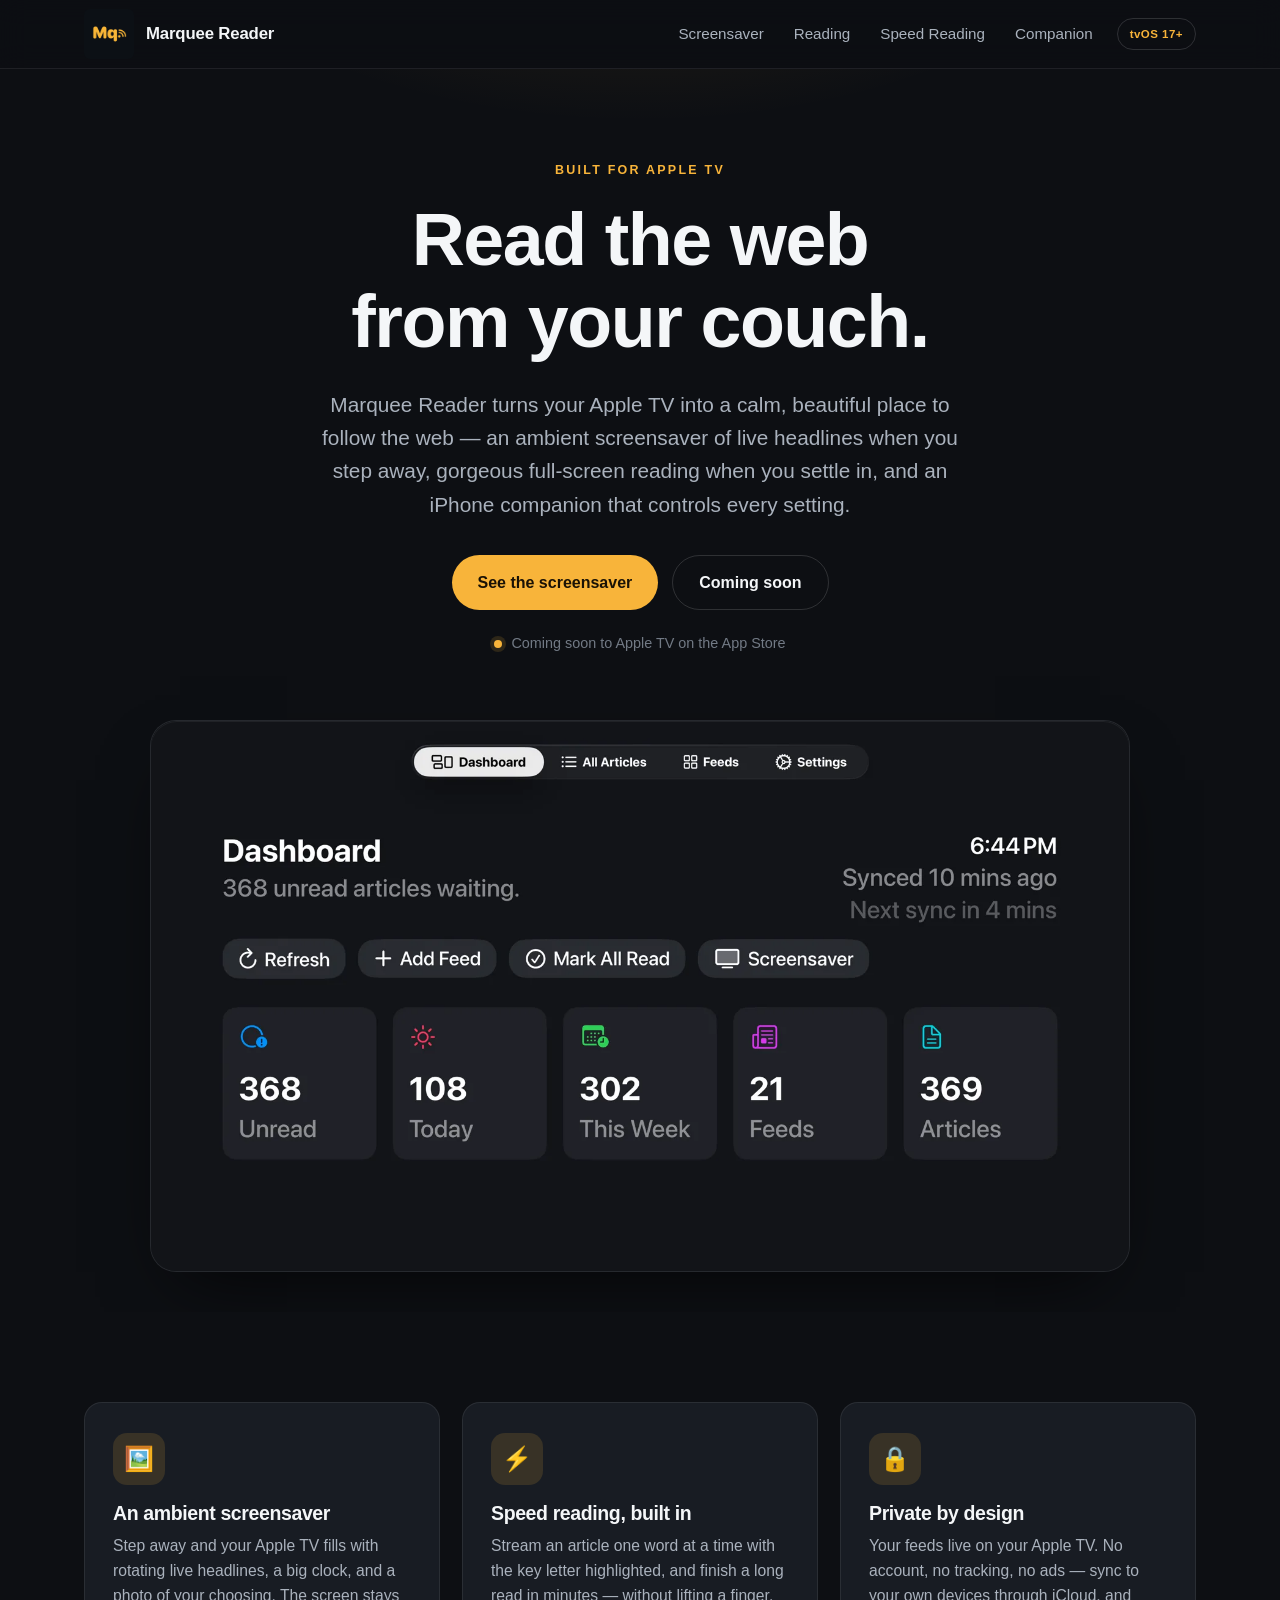
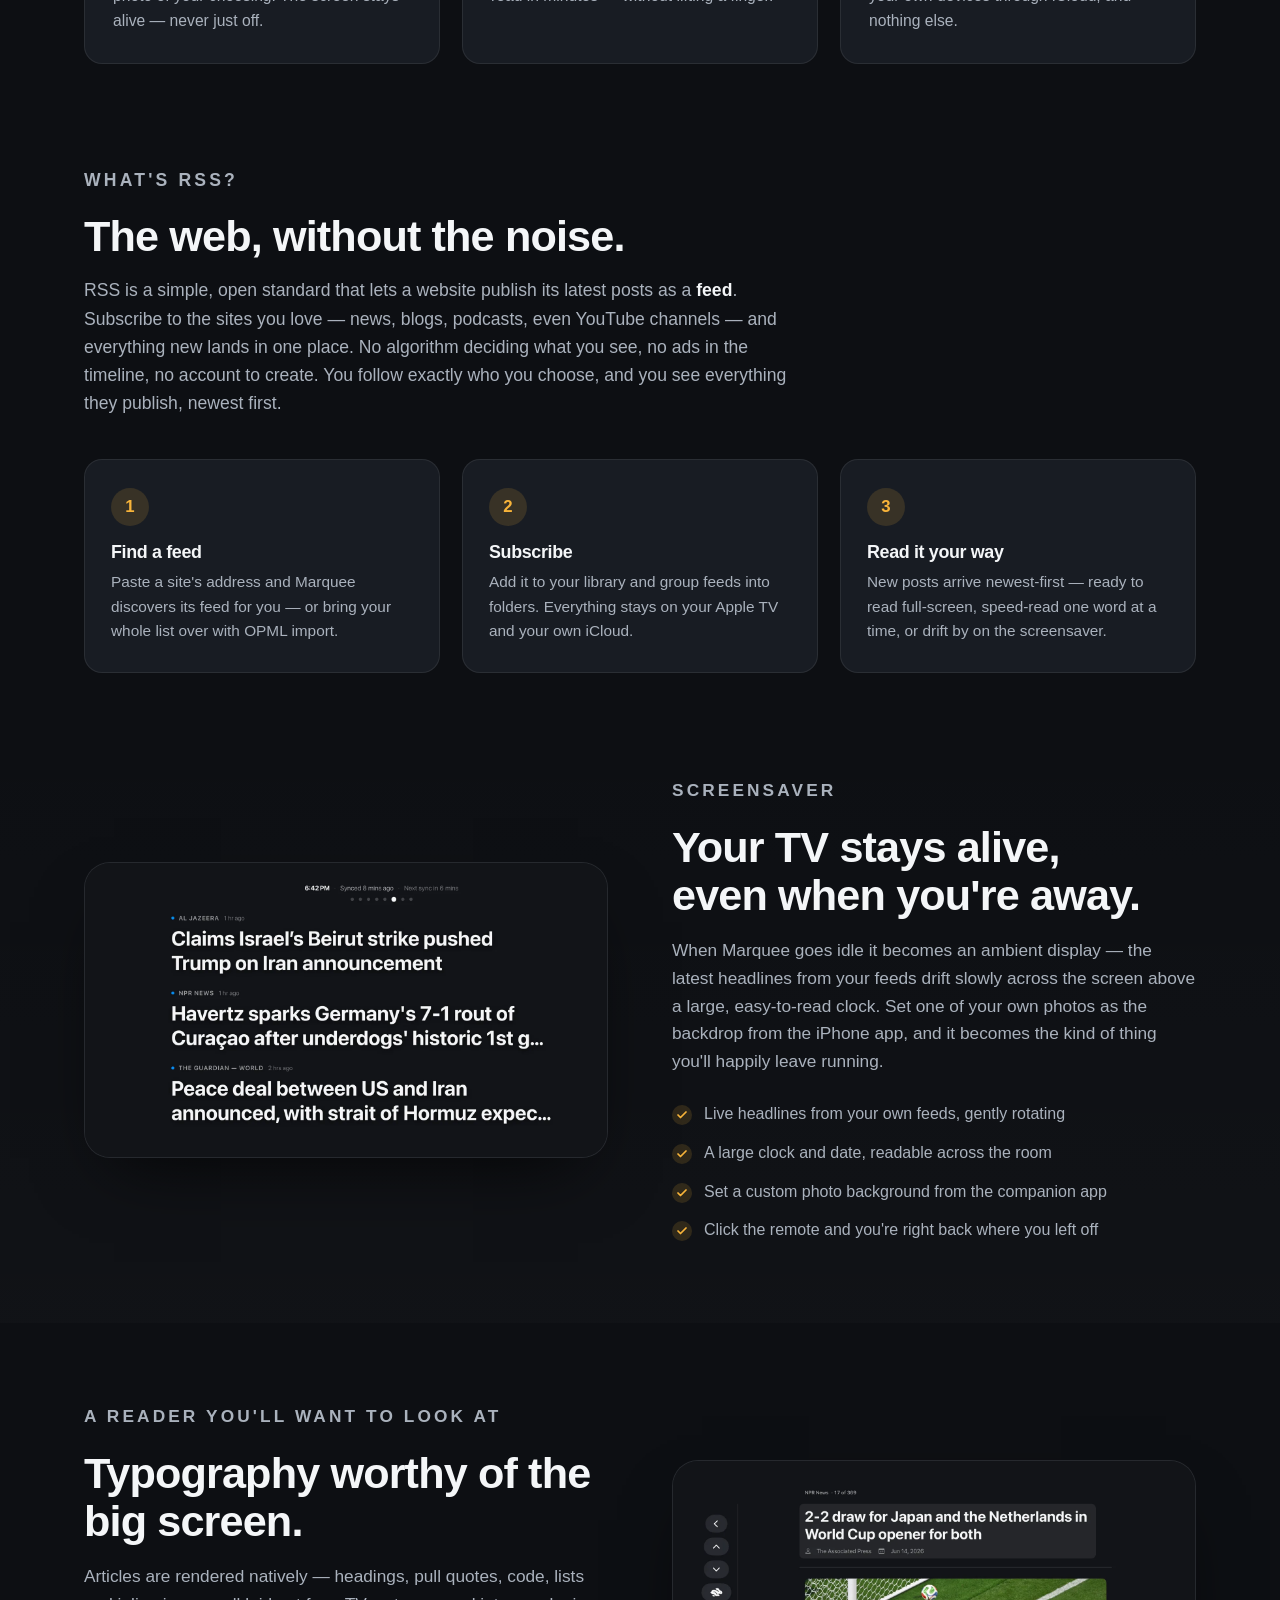
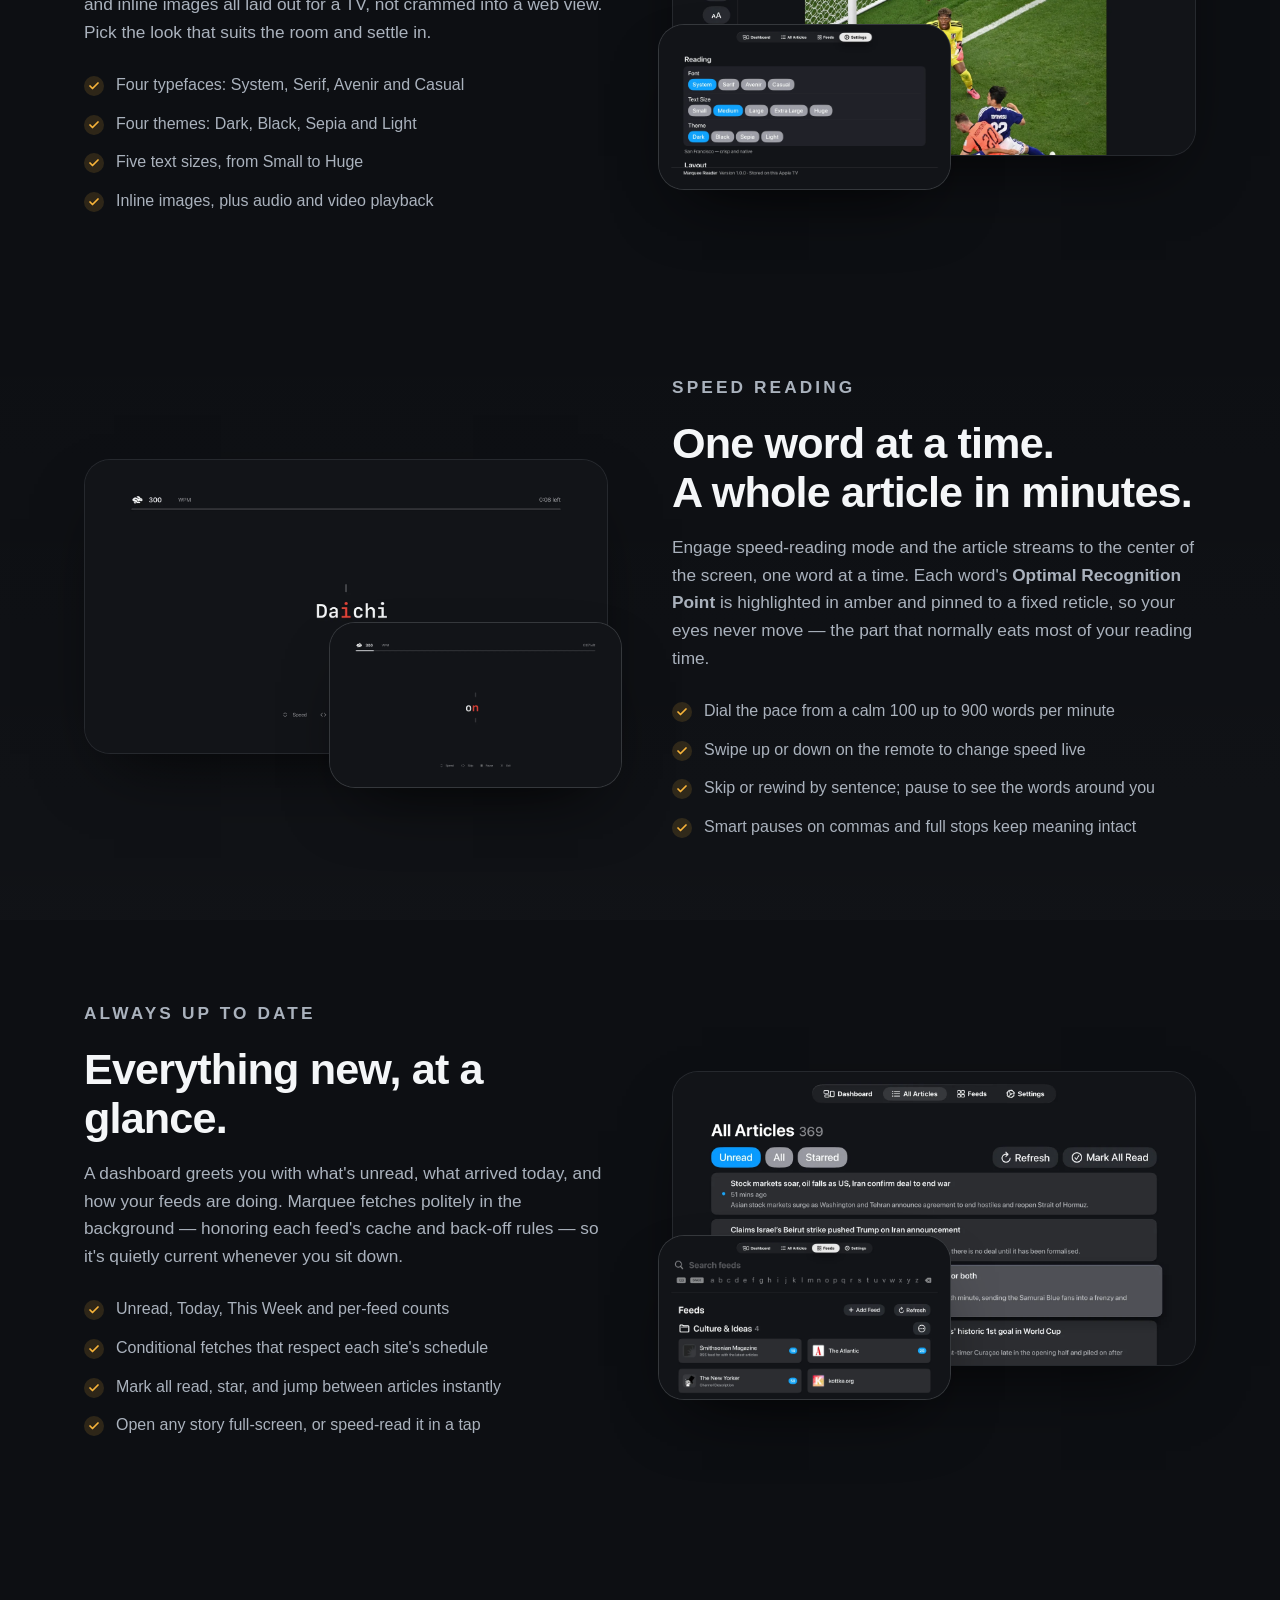
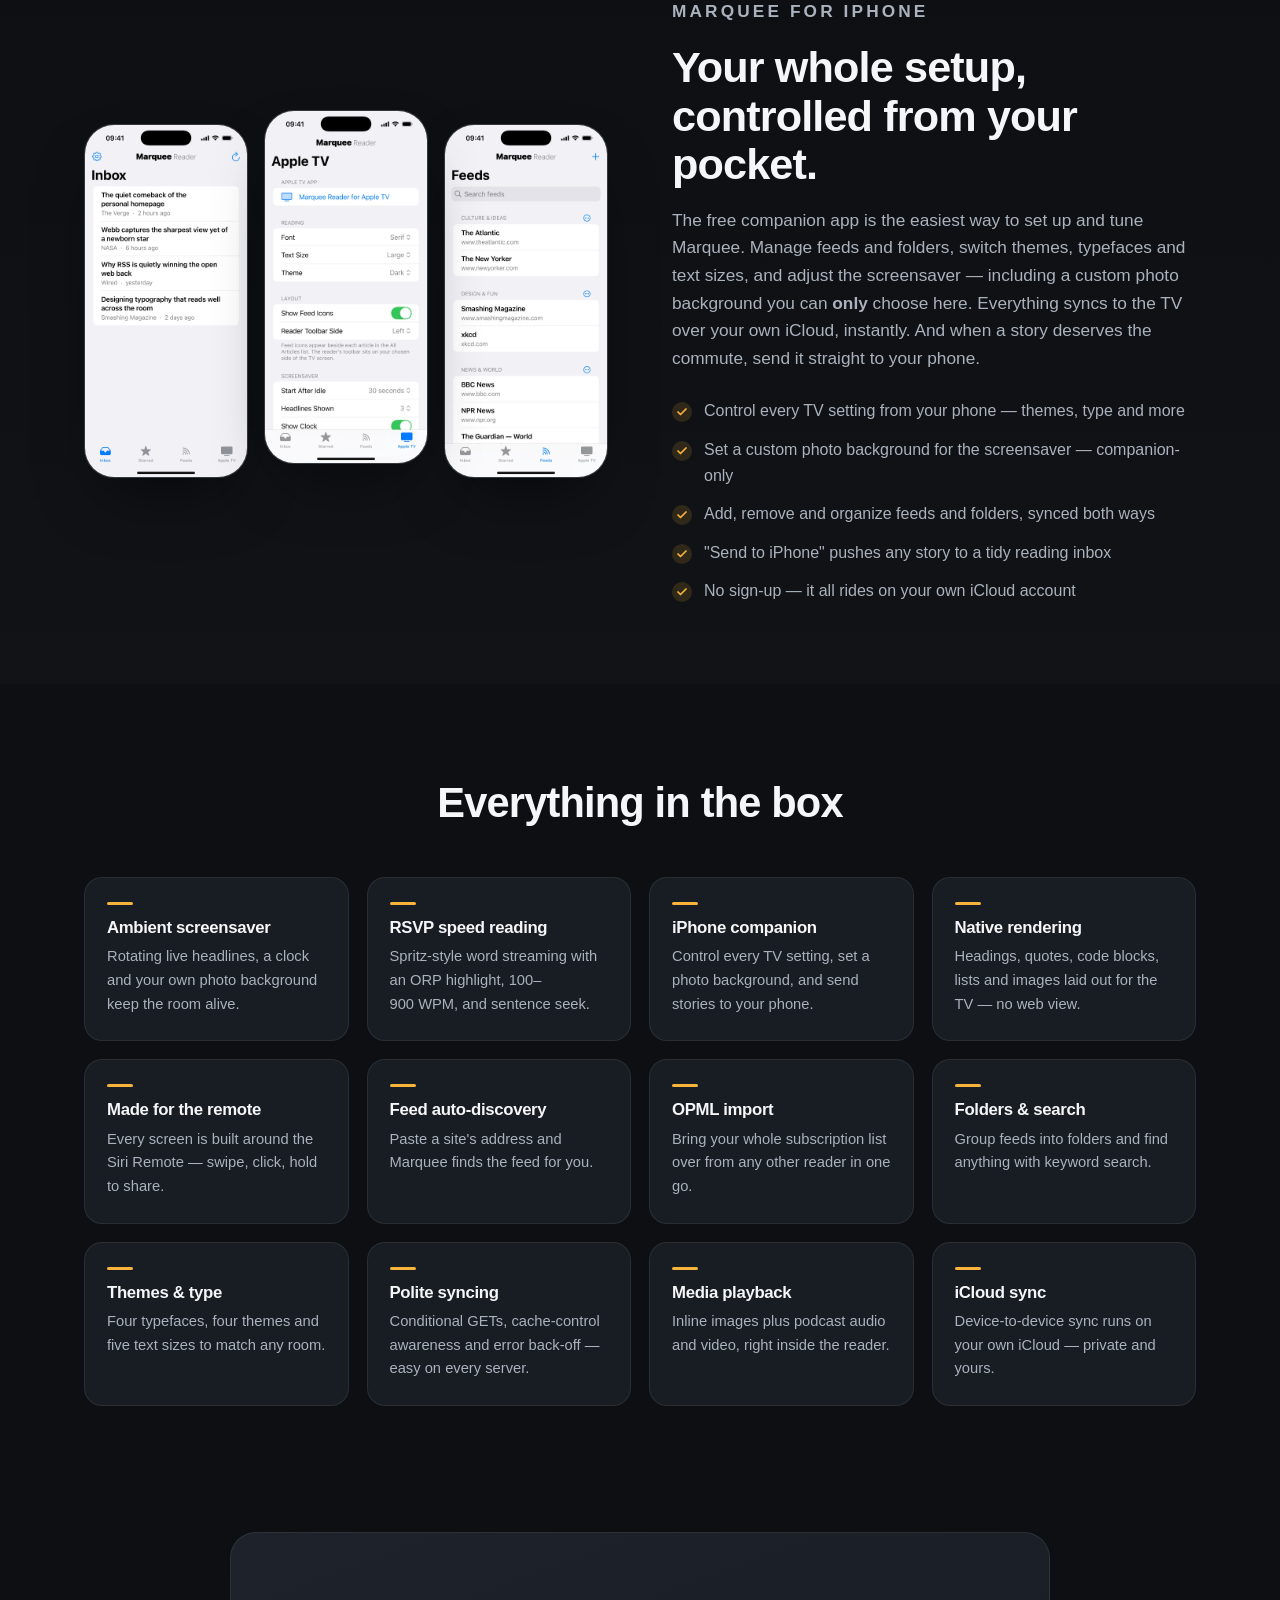
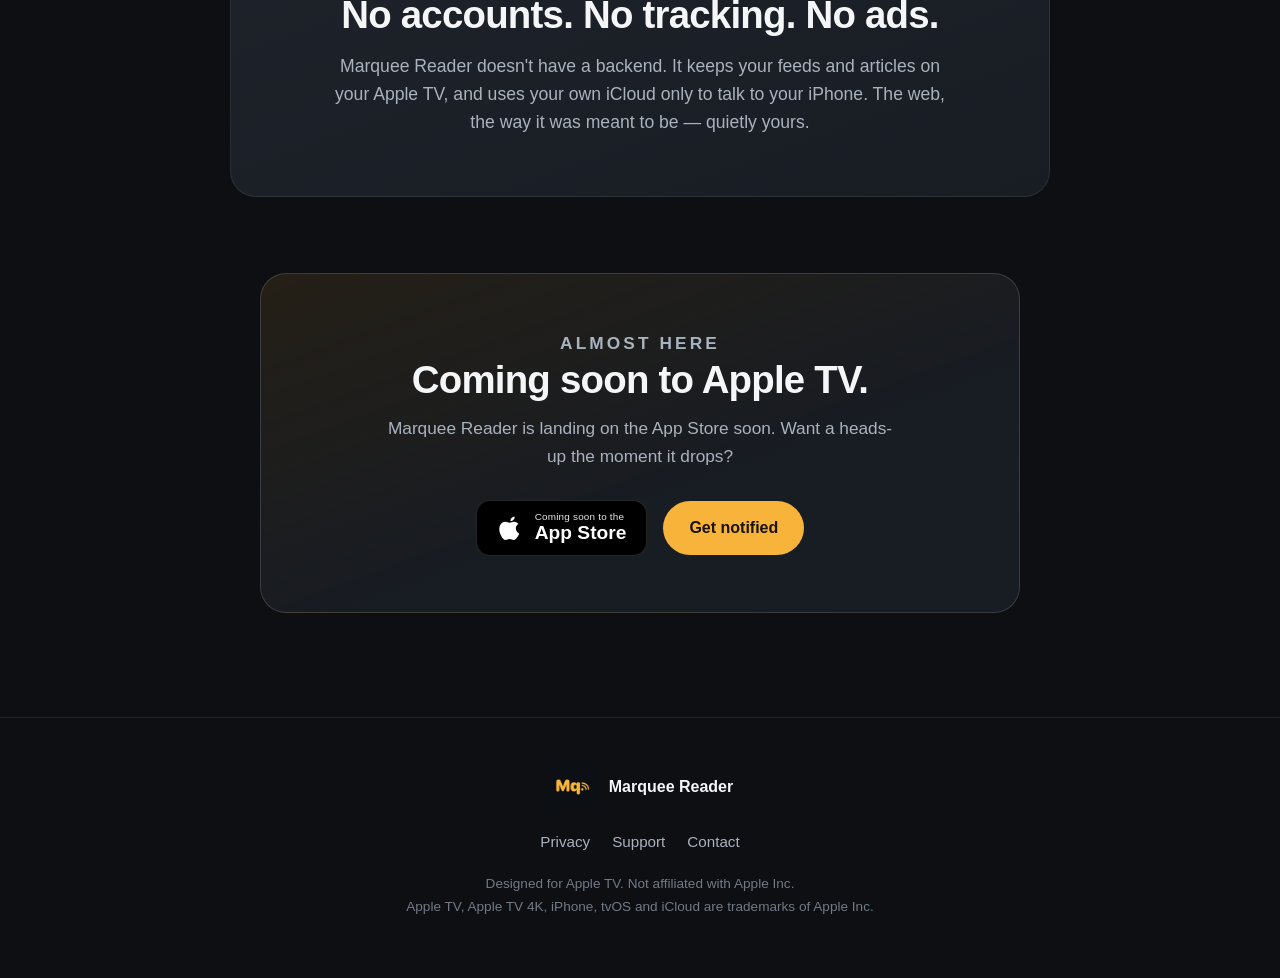
==== commit 72372a10: "Add privacy policy and support pages App Store review requires a Privacy Policy URL (app-level) and " ====
--- a/index.html
+++ b/index.html
@@ -328,6 +328,11 @@
         <img src="assets/icon-512.png" alt="" width="50" height="50" />
         <span>Marquee Reader</span>
       </div>
+      <nav class="footer__links" aria-label="Footer">
+        <a href="privacy.html">Privacy</a>
+        <a href="support.html">Support</a>
+        <a href="mailto:hello@itr8.tech">Contact</a>
+      </nav>
       <p class="footer__note">
         Designed for Apple&nbsp;TV. Not affiliated with Apple Inc.<br />
         Apple&nbsp;TV, Apple&nbsp;TV&nbsp;4K, iPhone, tvOS and iCloud are trademarks of Apple&nbsp;Inc.
--- a/assets/style.css
+++ b/assets/style.css
@@ -313,3 +313,52 @@
   .callout__inner { padding: 44px 24px; }
   .nav__badge { display: none; }
 }
+
+/* ─────────────── Legal / support prose pages ───────────────
+   privacy.html and support.html. Long-form reading rather than
+   marketing: narrower measure, larger line-height, and headings that
+   step down quietly instead of shouting. */
+.prose-page { padding: 56px 0 24px; }
+.prose { max-width: 720px; margin: 0 auto; }
+.prose h1 { font-size: clamp(2rem, 5vw, 2.9rem); margin-bottom: 10px; }
+.prose .updated { color: var(--text-mute); font-size: 0.95rem; margin: 0 0 40px; }
+.prose h2 {
+  font-size: 1.35rem;
+  margin: 44px 0 14px;
+  padding-top: 22px;
+  border-top: 1px solid var(--border);
+}
+.prose h2:first-of-type { border-top: 0; padding-top: 0; }
+.prose h3 { font-size: 1.05rem; margin: 26px 0 8px; color: var(--text); }
+.prose p, .prose li { color: var(--text-soft); line-height: 1.7; }
+.prose p { margin: 0 0 16px; }
+.prose ul { margin: 0 0 18px; padding-left: 22px; }
+.prose li { margin-bottom: 9px; }
+.prose a { color: var(--accent); }
+.prose strong { color: var(--text); }
+.prose .lede {
+  font-size: 1.15rem;
+  color: var(--text);
+  line-height: 1.6;
+  margin-bottom: 28px;
+}
+/* The one thing people actually want to know, stated once, up front. */
+.prose .callout-box {
+  background: var(--accent-soft);
+  border: 1px solid rgba(248, 180, 58, 0.32);
+  border-radius: var(--radius);
+  padding: 22px 26px;
+  margin: 0 0 34px;
+}
+.prose .callout-box p { margin: 0; color: var(--text); }
+.prose .contact {
+  background: var(--surface);
+  border: 1px solid var(--border);
+  border-radius: var(--radius);
+  padding: 22px 26px;
+  margin: 30px 0;
+}
+.prose .contact p:last-child { margin-bottom: 0; }
+.footer__links { display: flex; gap: 22px; flex-wrap: wrap; justify-content: center; }
+.footer__links a { color: var(--text-soft); font-size: 0.95rem; }
+.footer__links a:hover { color: var(--accent); }
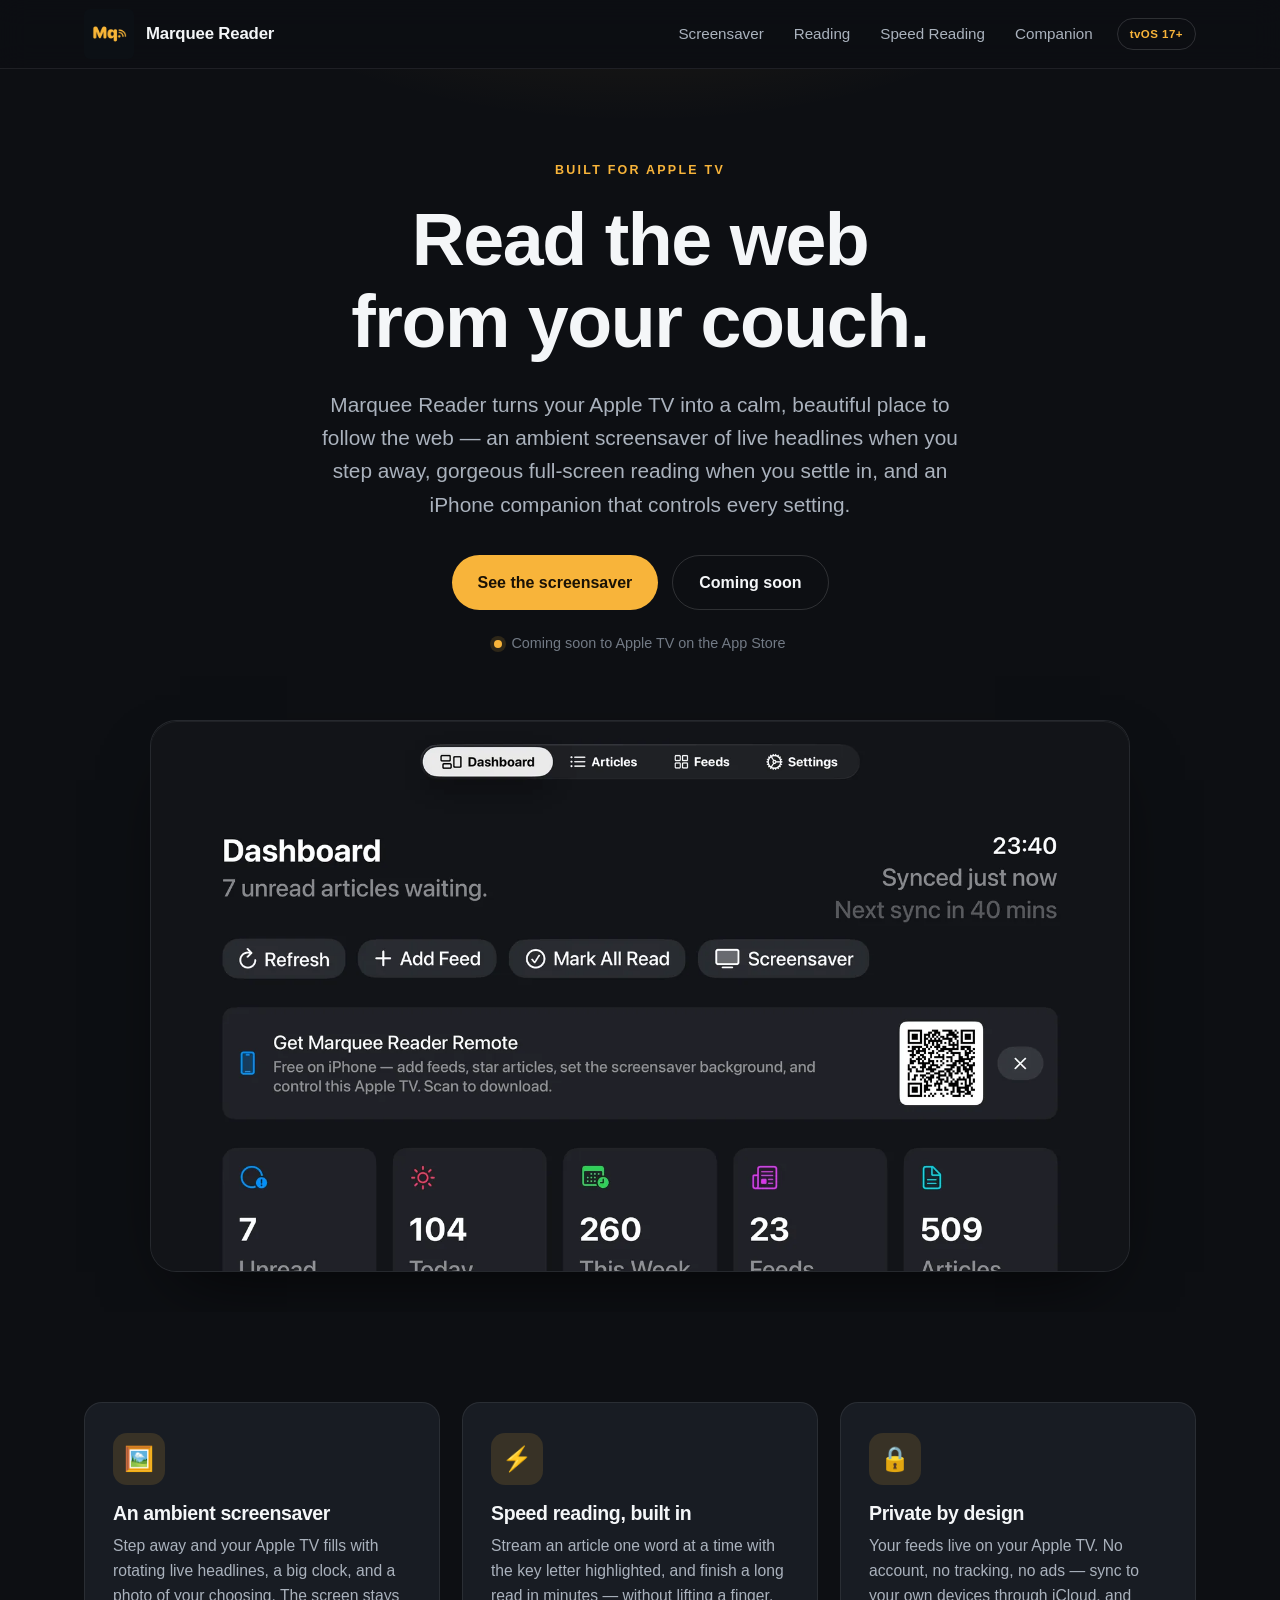
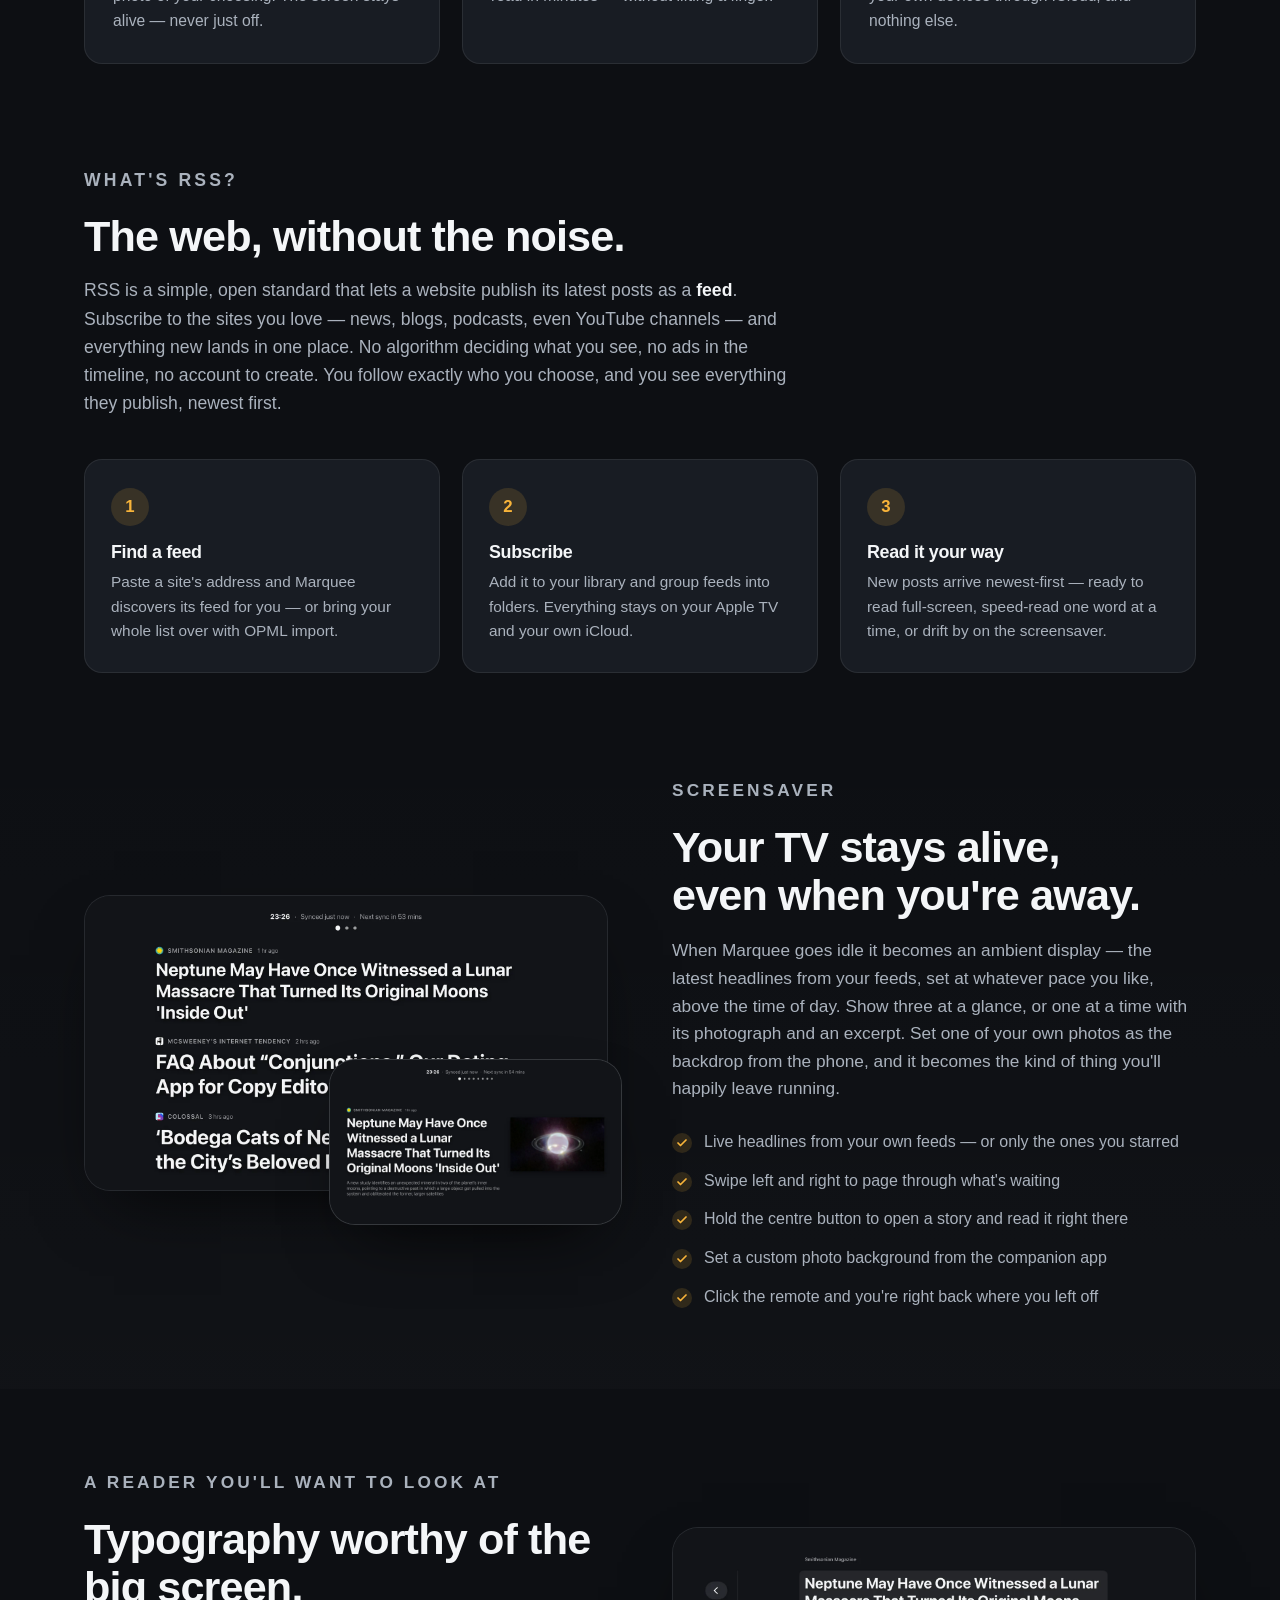
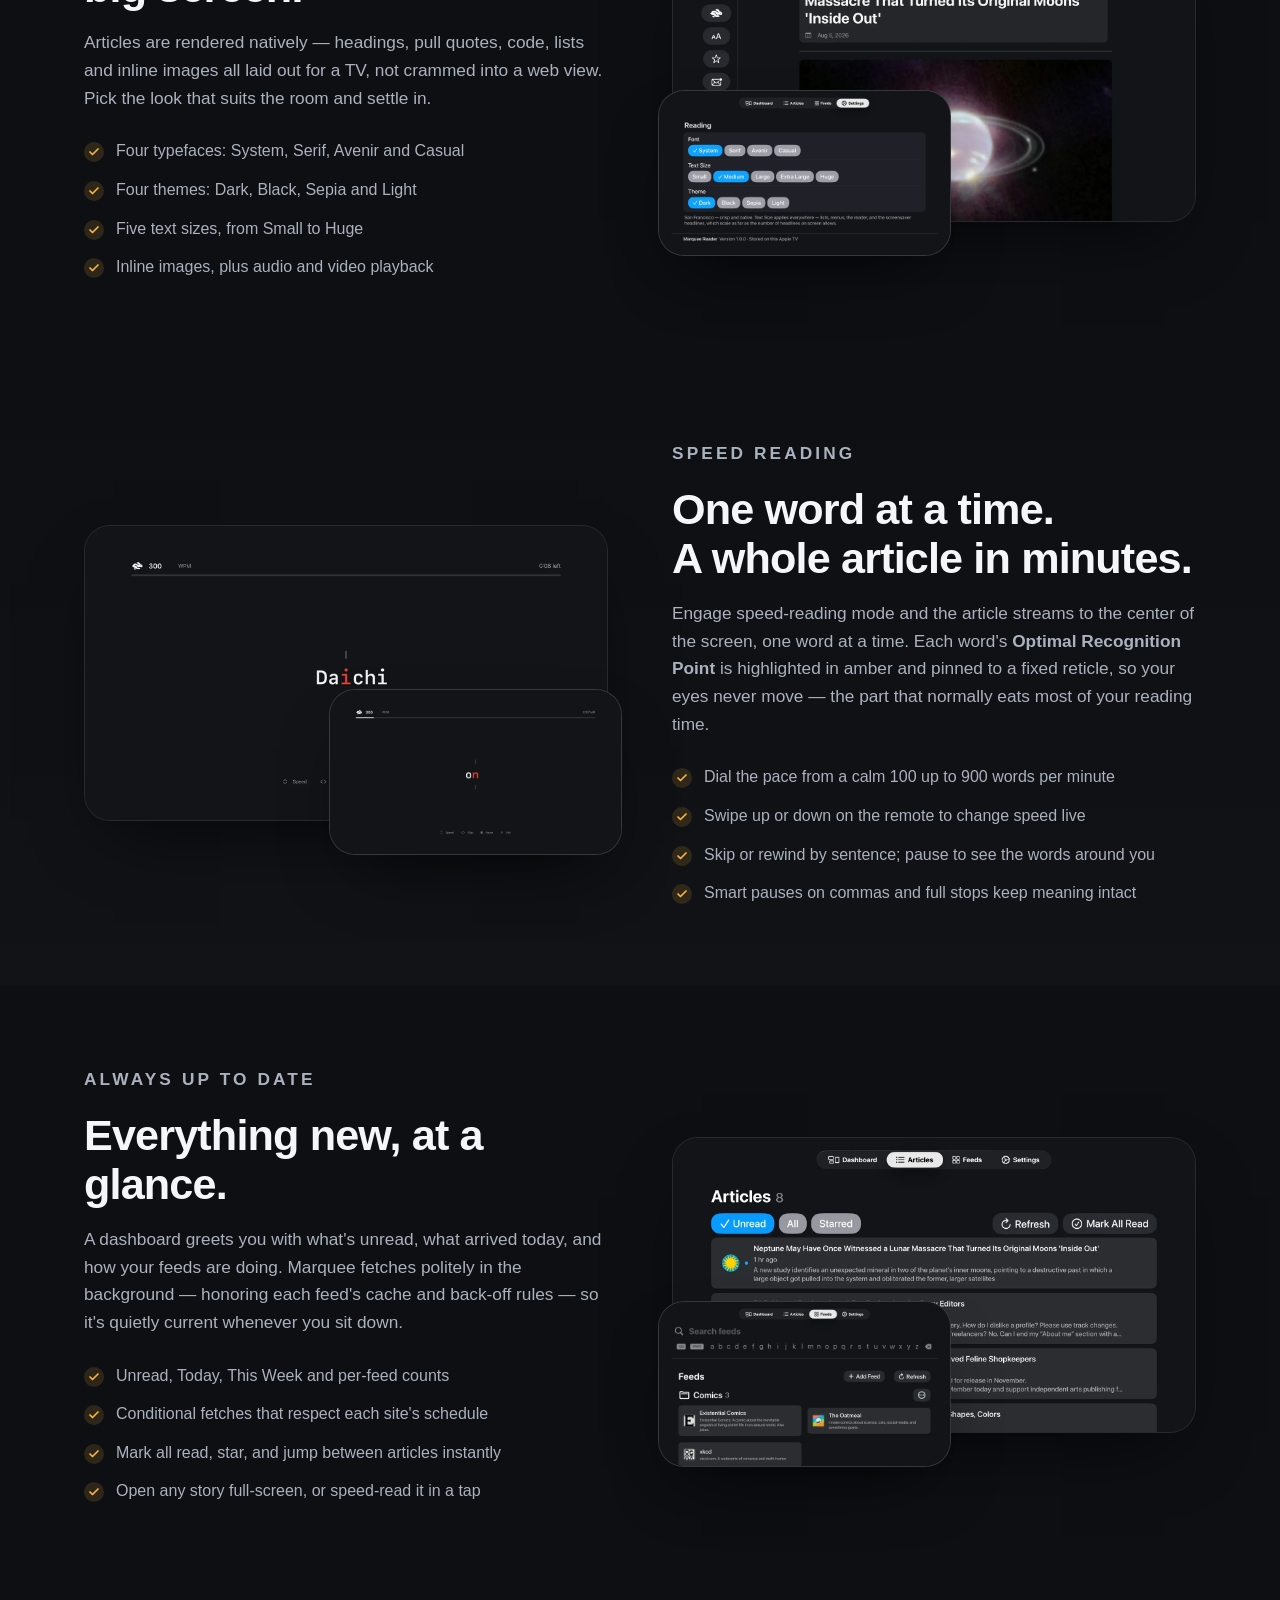
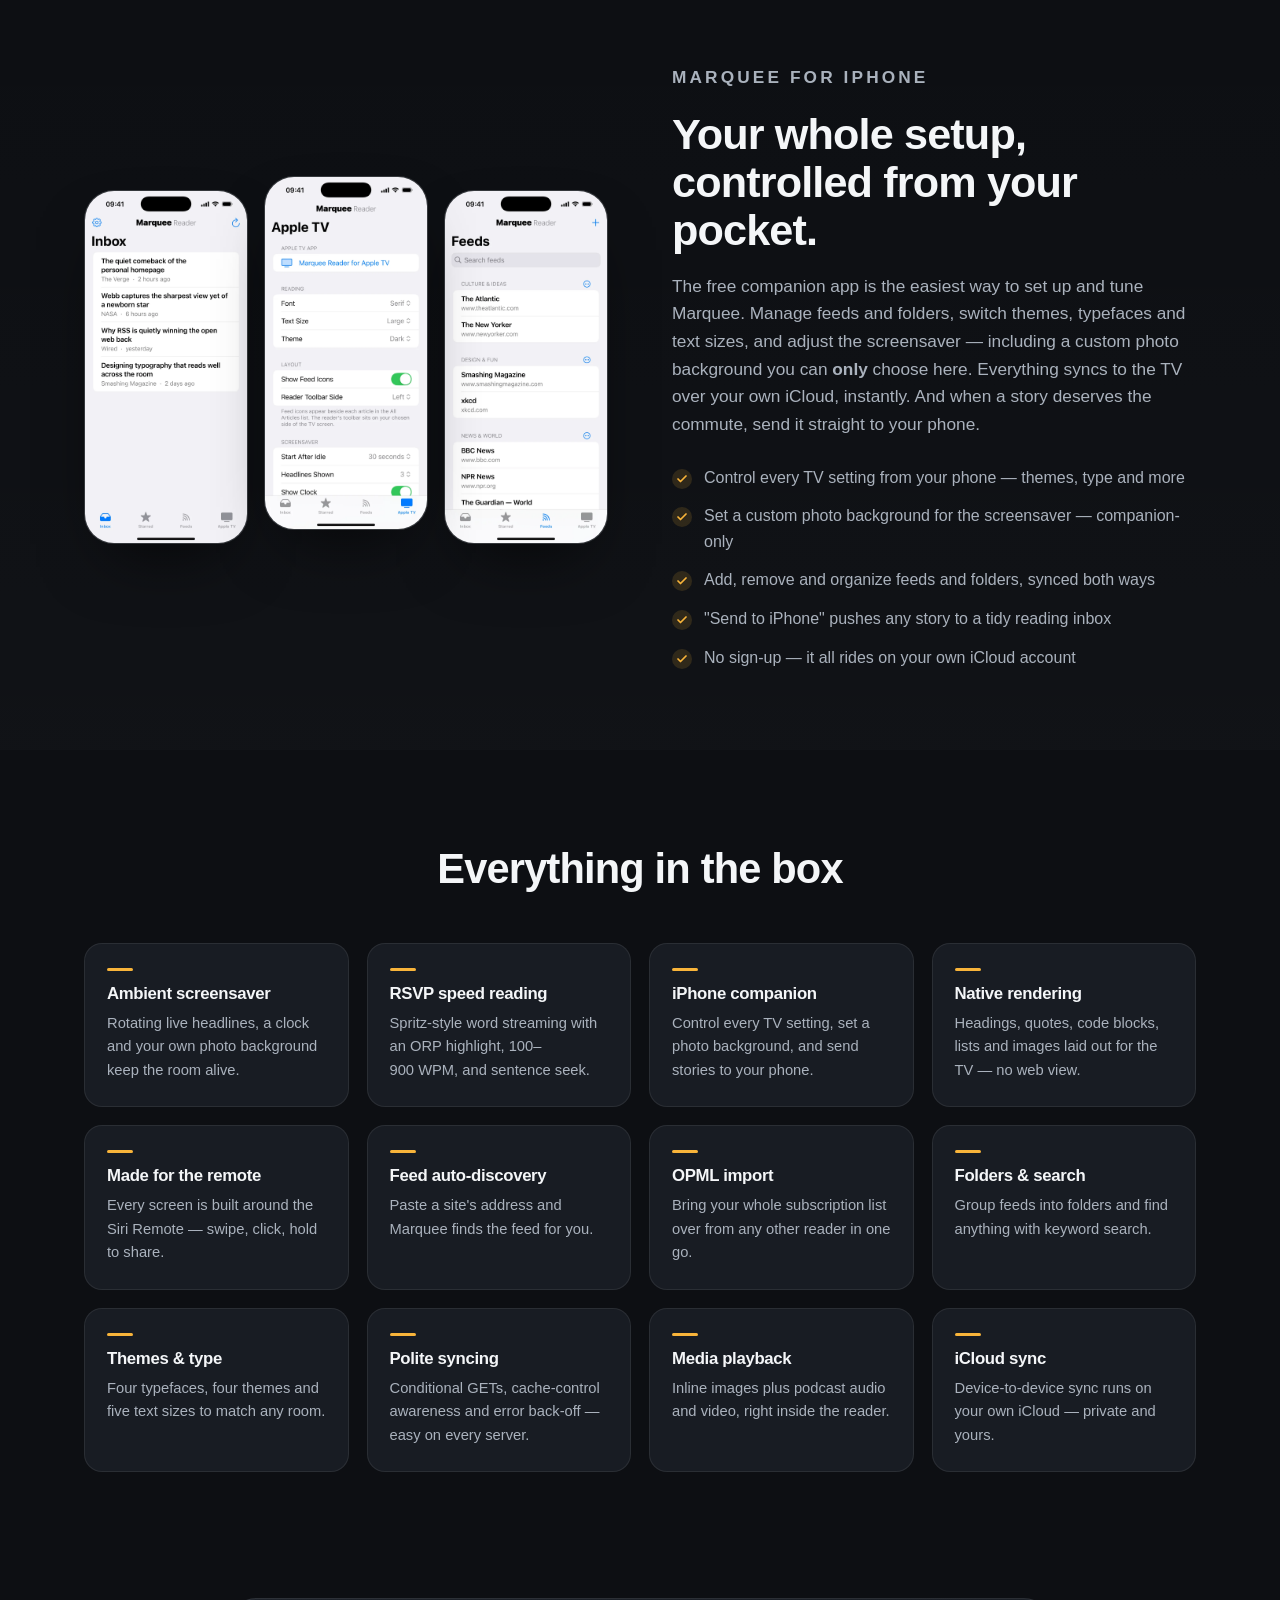
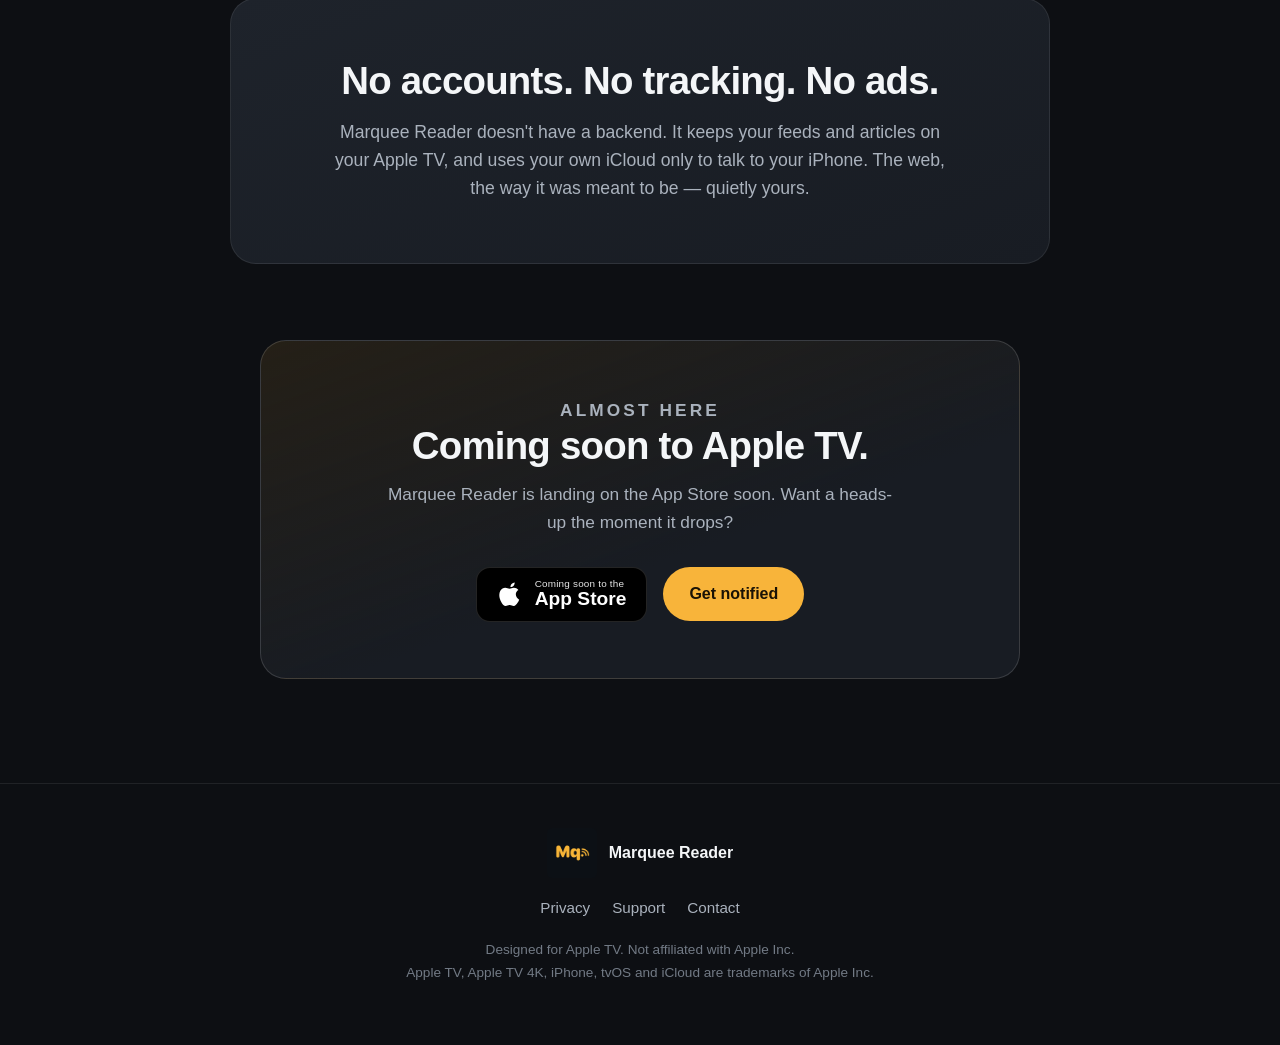
==== commit 9628f65b: "Refresh screenshots from the current app; correct the screensaver copy Six new captures at 3840x2160" ====
--- a/index.html
+++ b/index.html
@@ -122,7 +122,10 @@
     <div class="container feature__inner">
       <div class="feature__media reveal">
         <div class="shot">
-          <img src="assets/screenshots/screensaver.webp" alt="Marquee Reader's ambient screensaver on Apple TV — live headlines from your feeds drifting above the time of day" />
+          <img src="assets/screenshots/screensaver.webp" alt="Marquee Reader's ambient screensaver on Apple TV — three headlines from Smithsonian Magazine, McSweeney's and Colossal above the time of day" />
+        </div>
+        <div class="shot shot--inset">
+          <img src="assets/screenshots/screensaver-single.webp" alt="Single-headline mode — one story shown large with its photograph and an excerpt" />
         </div>
       </div>
       <div class="feature__text reveal">
@@ -130,13 +133,15 @@
         <h2>Your TV stays alive,<br />even when you're away.</h2>
         <p>
           When Marquee goes idle it becomes an ambient display — the latest headlines from
-          your feeds drift slowly across the screen above a large, easy-to-read clock.
-          Set one of your own photos as the backdrop from the iPhone app, and it becomes
-          the kind of thing you'll happily leave running.
-        </p>
-        <ul class="ticks">
-          <li>Live headlines from your own feeds, gently rotating</li>
-          <li>A large clock and date, readable across the room</li>
+          your feeds, set at whatever pace you like, above the time of day. Show three at a
+          glance, or one at a time with its photograph and an excerpt. Set one of your own
+          photos as the backdrop from the phone, and it becomes the kind of thing you'll
+          happily leave running.
+        </p>
+        <ul class="ticks">
+          <li>Live headlines from your own feeds — or only the ones you starred</li>
+          <li>Swipe left and right to page through what's waiting</li>
+          <li>Hold the centre button to open a story and read it right there</li>
           <li>Set a custom photo background from the companion app</li>
           <li>Click the remote and you're right back where you left off</li>
         </ul>
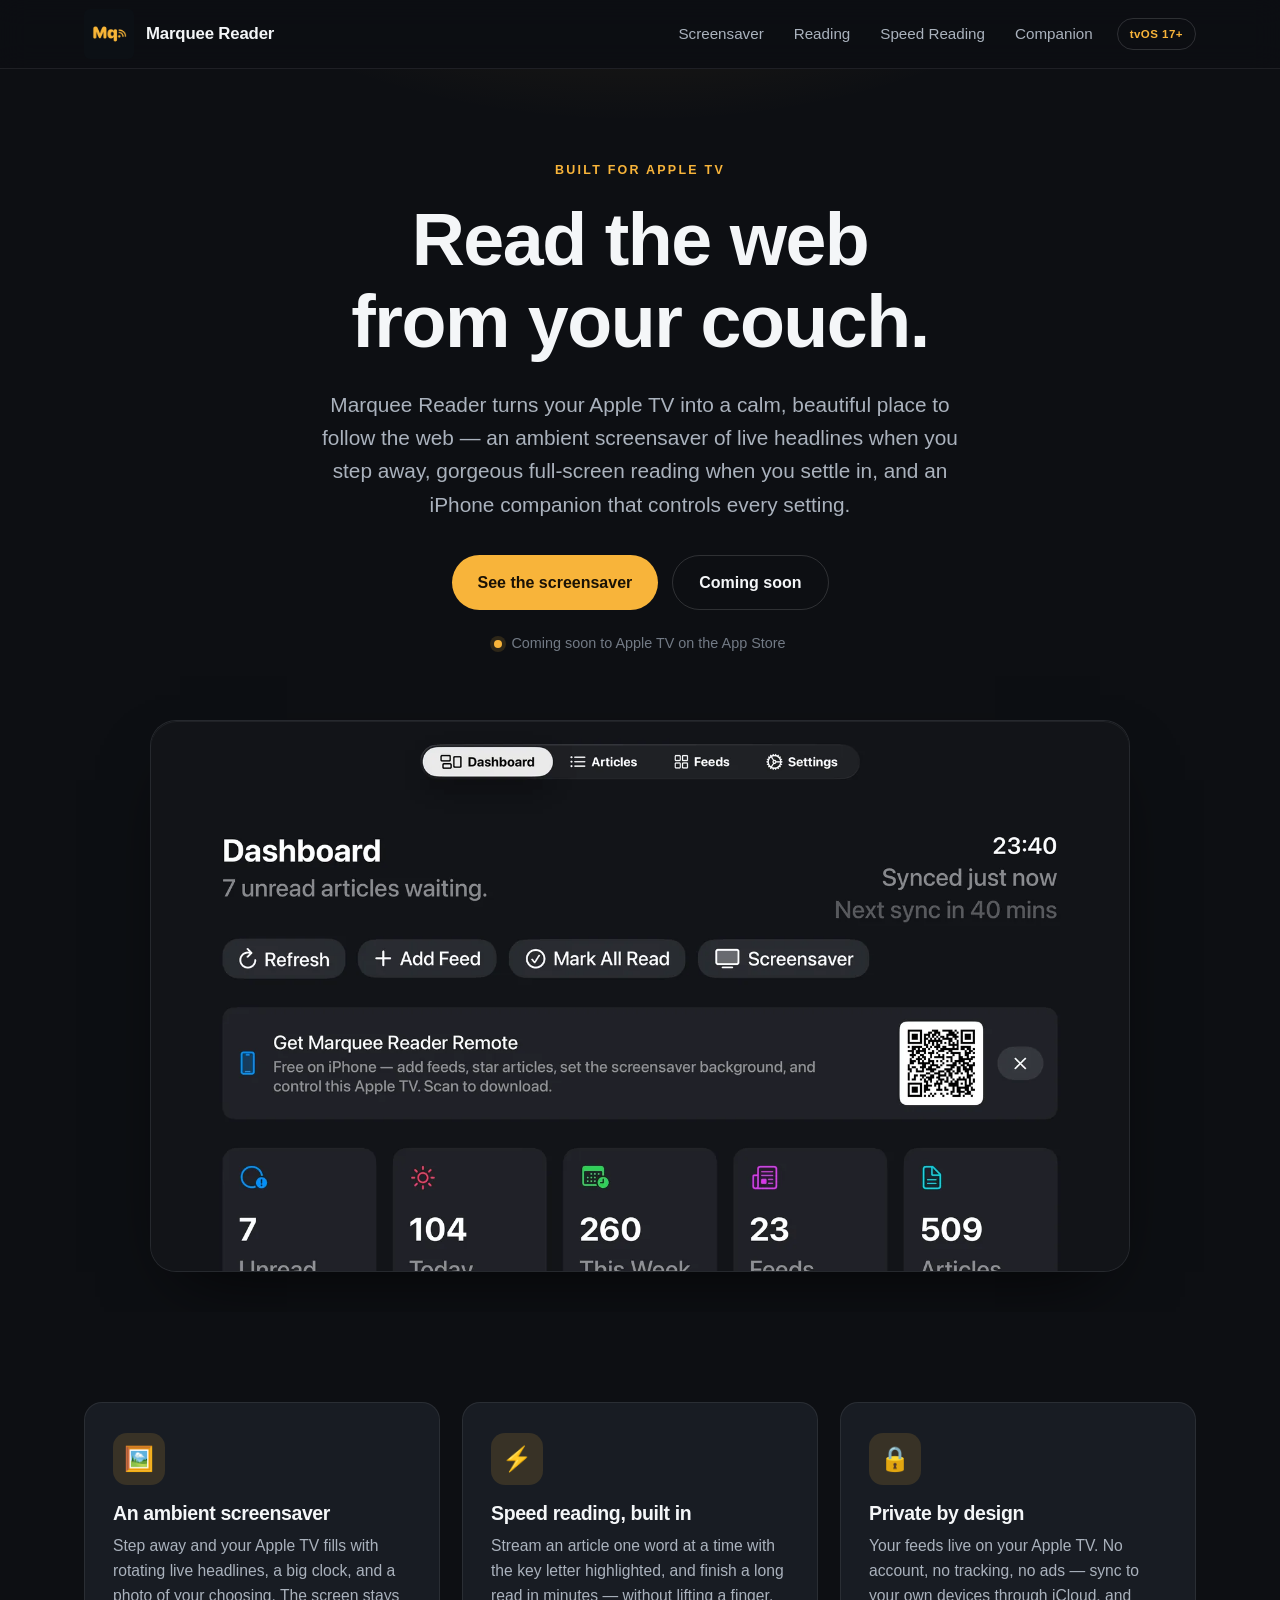
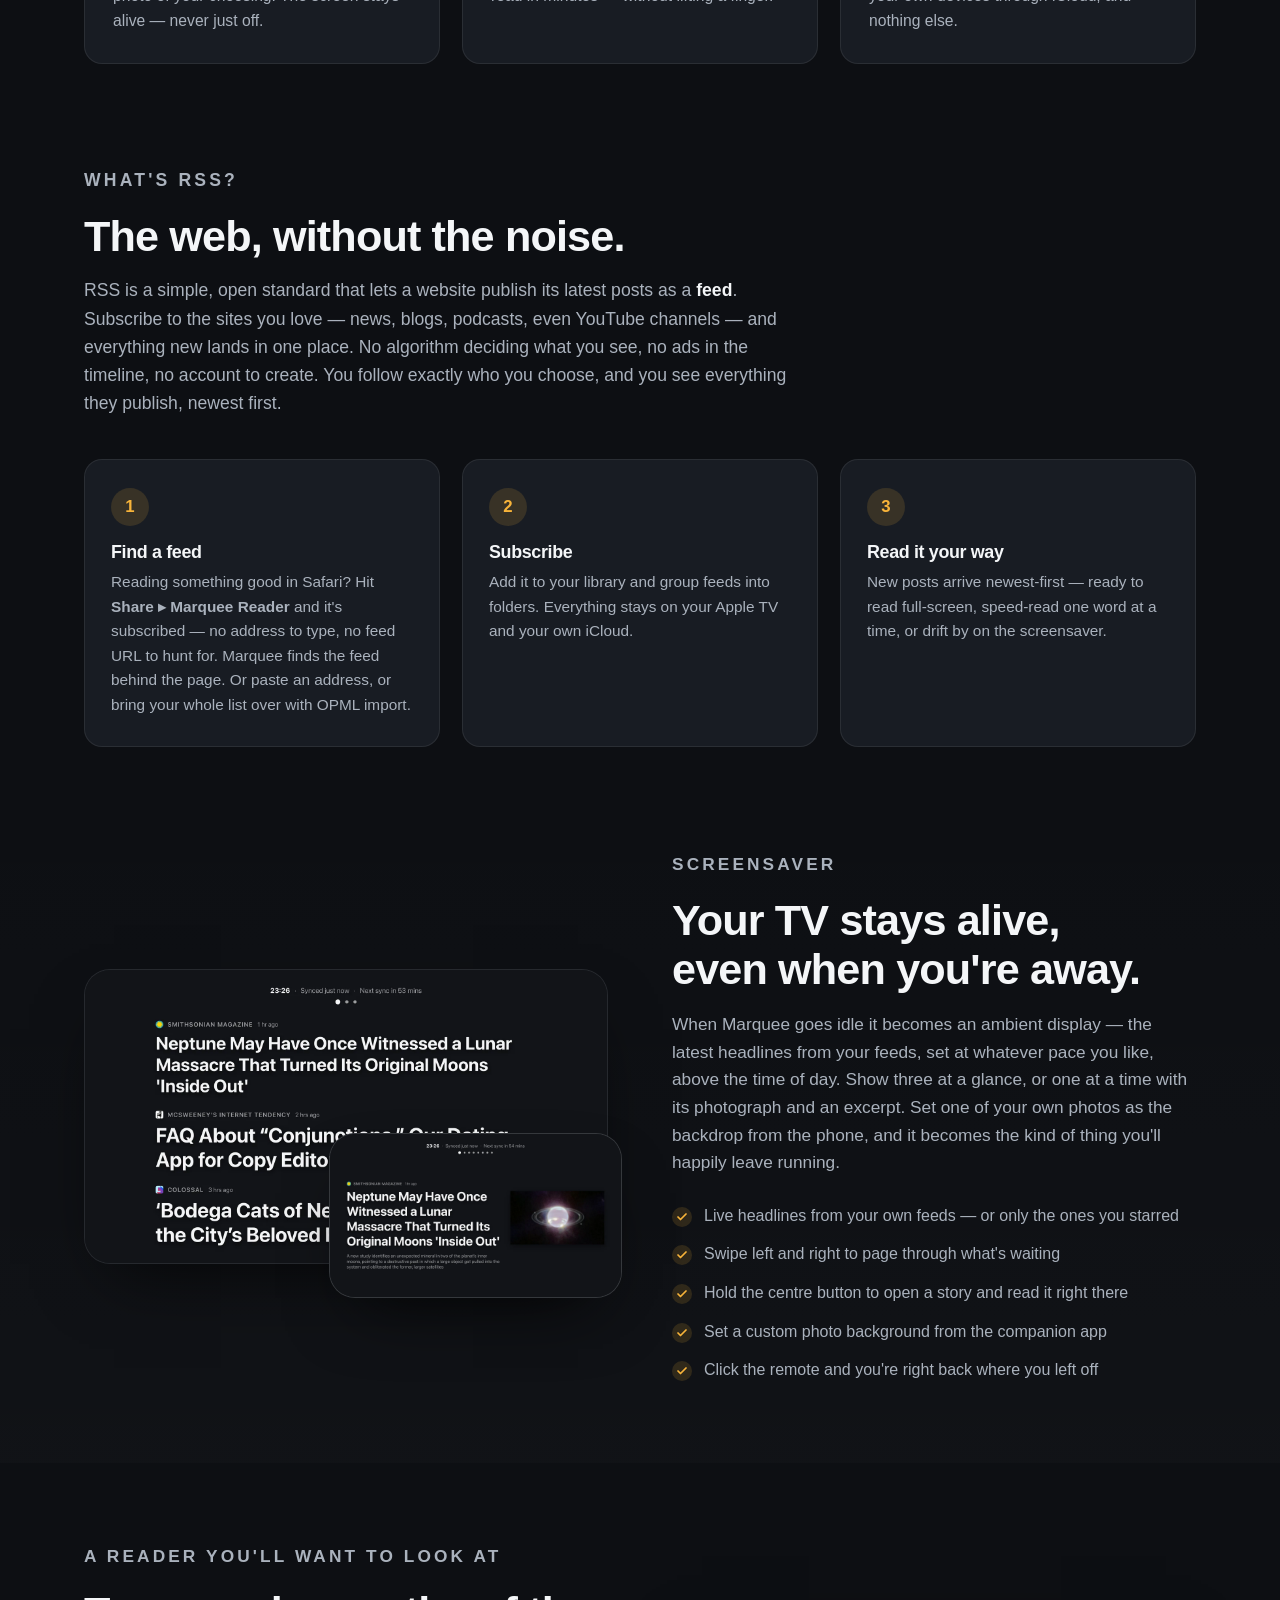
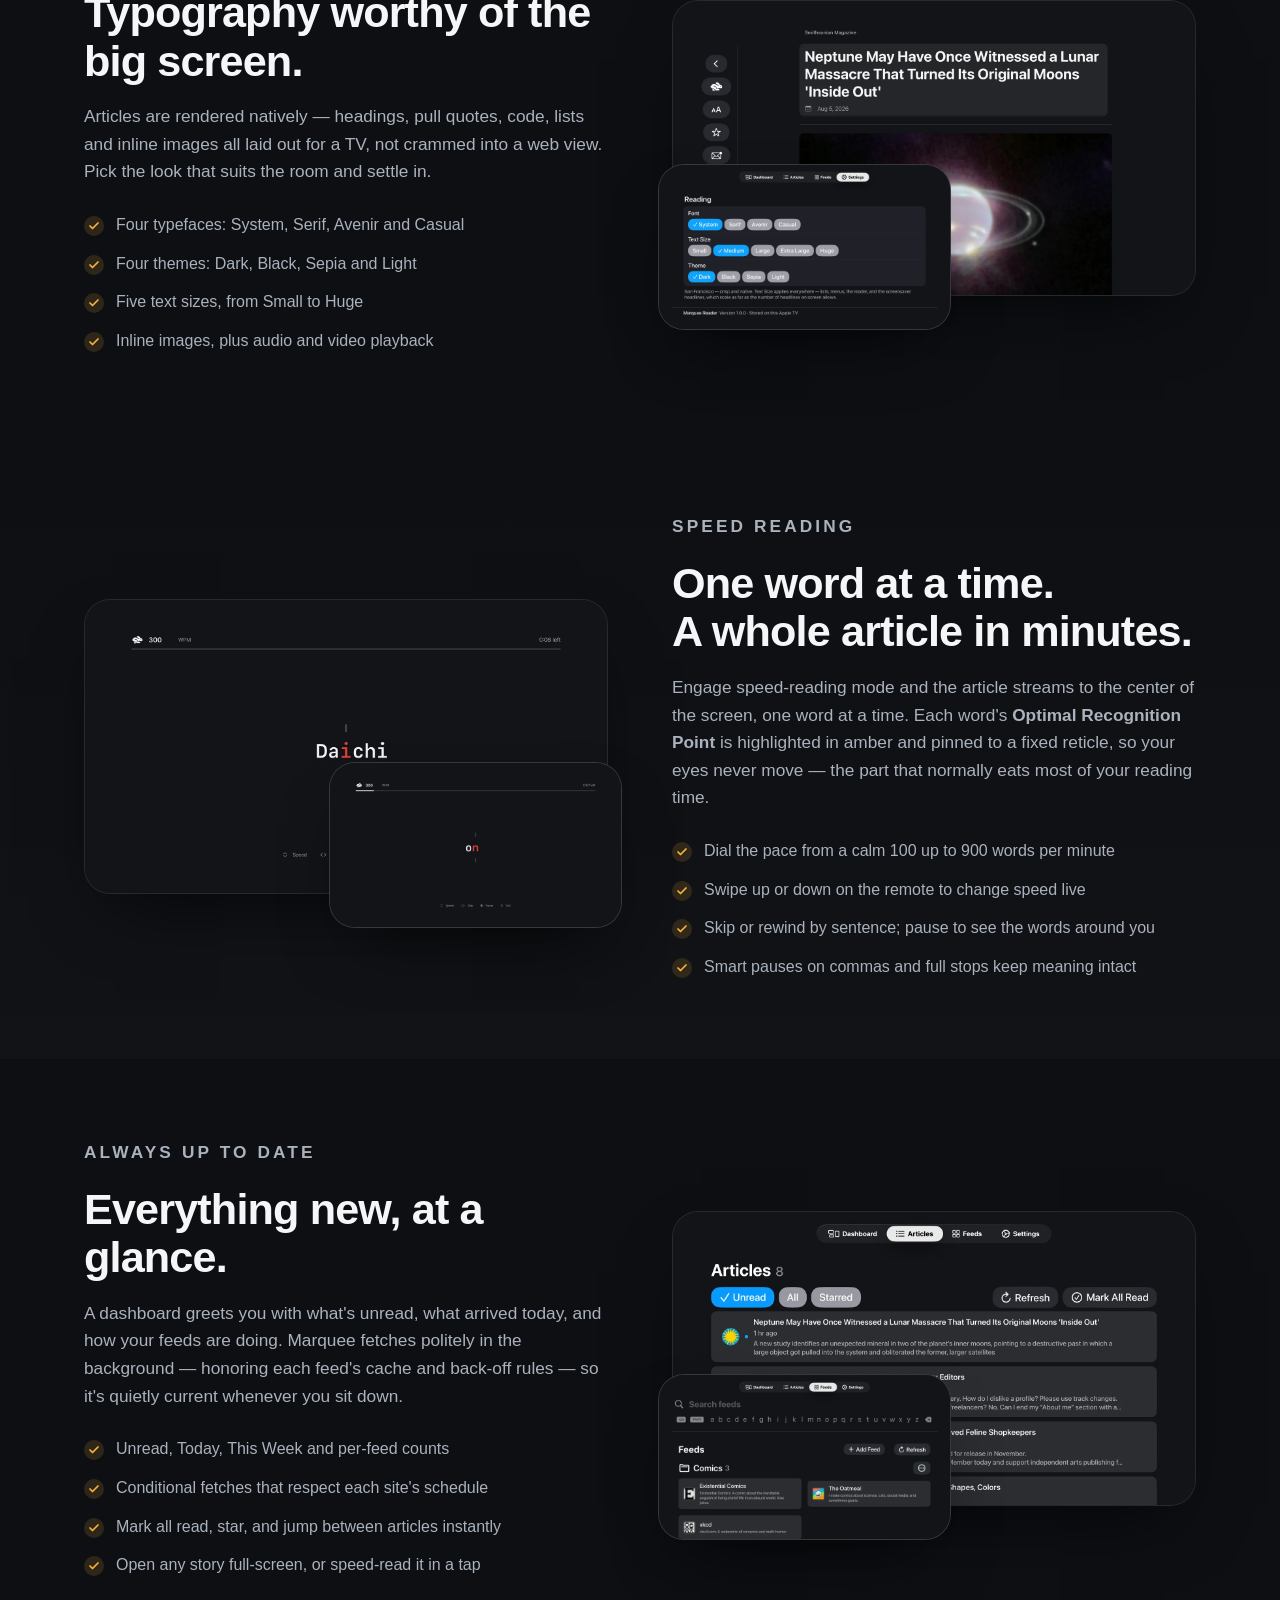
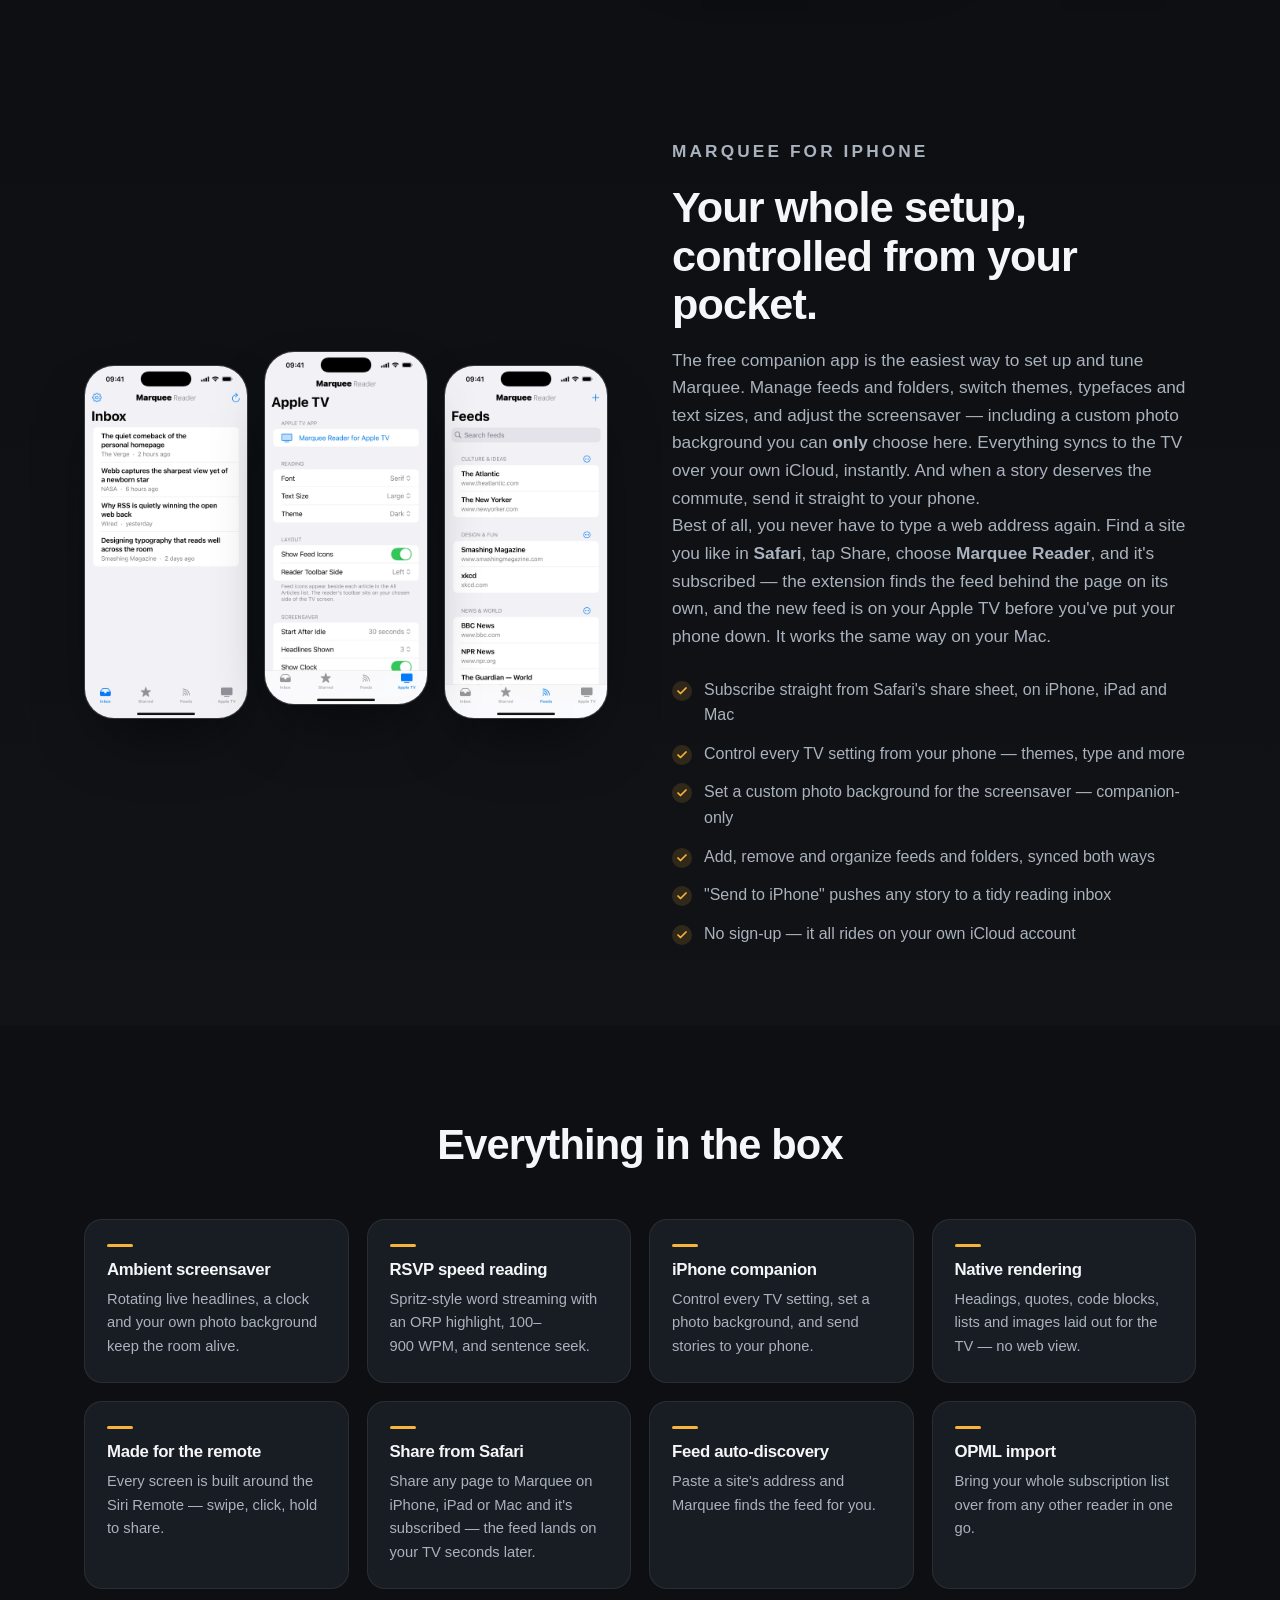
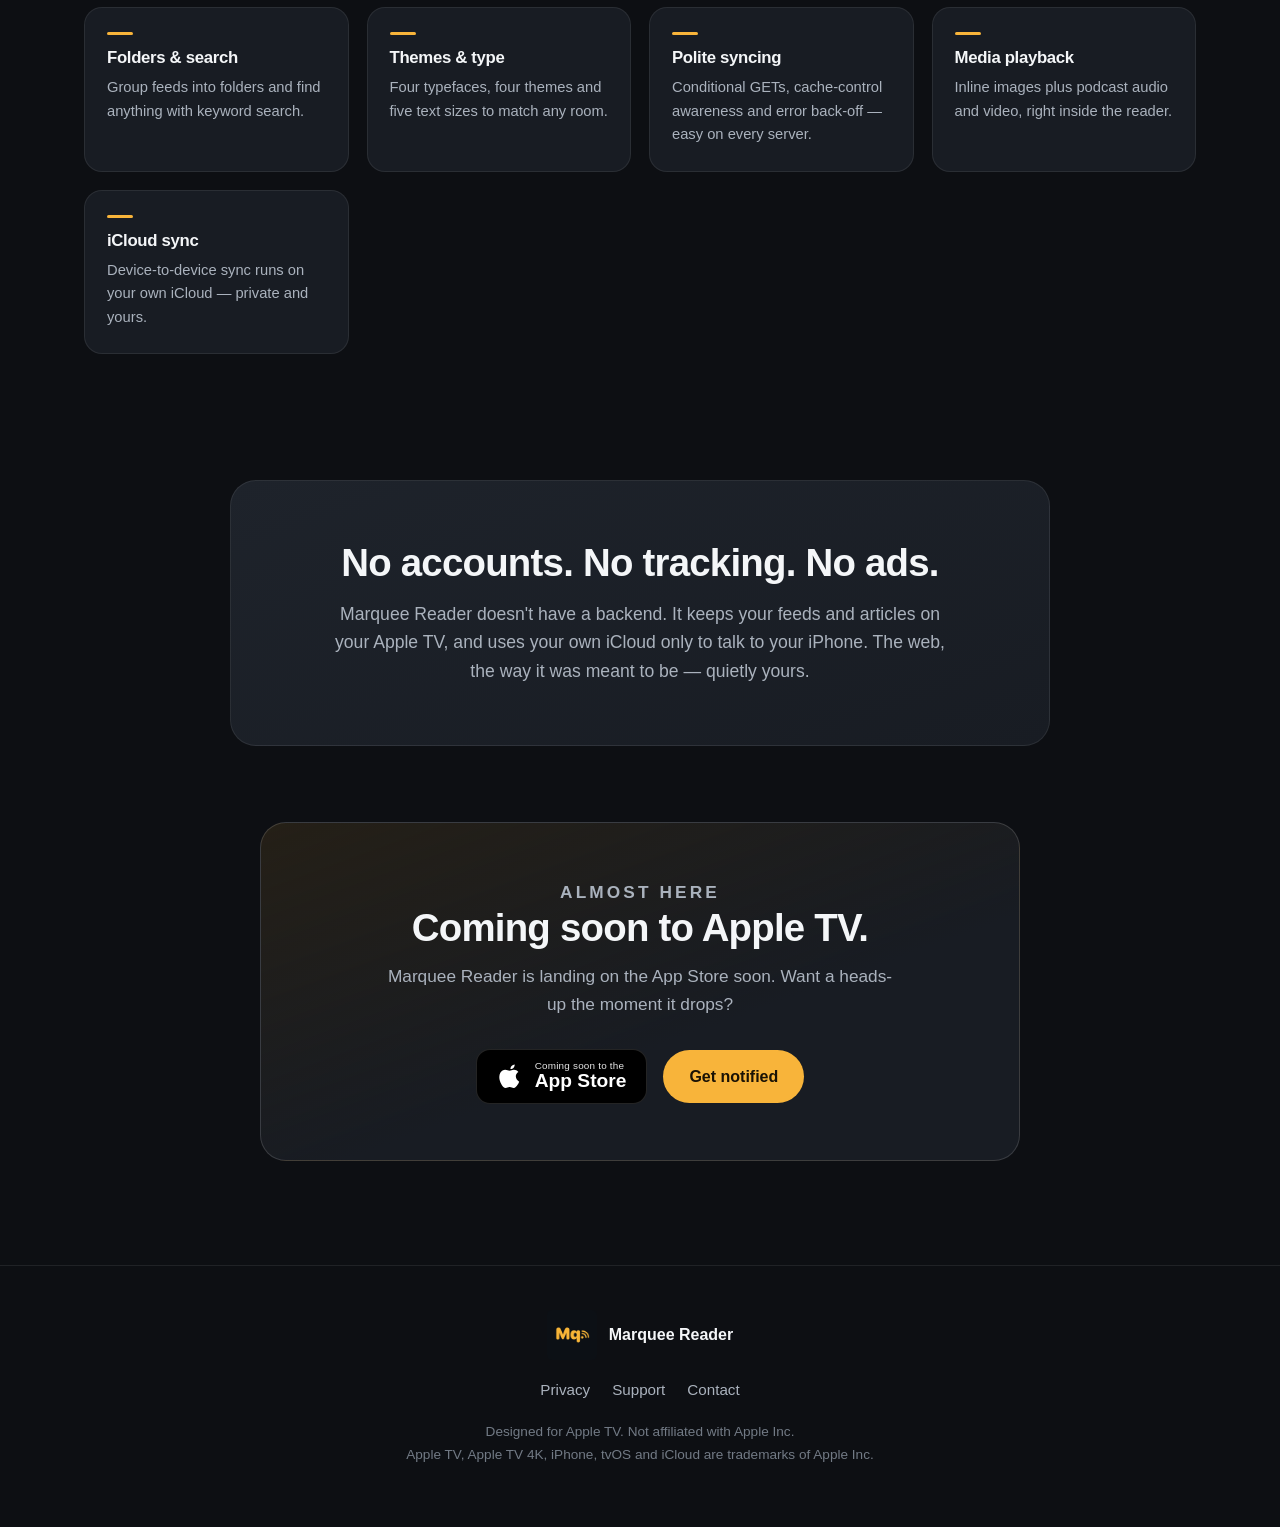
==== commit ecffac7a: "Highlight the Safari share extension — it was mentioned nowhere The companion ships a share extensio" ====
--- a/index.html
+++ b/index.html
@@ -102,7 +102,7 @@
       <li class="rss__step reveal">
         <div class="rss__num" aria-hidden="true">1</div>
         <h4>Find a feed</h4>
-        <p>Paste a site's address and Marquee discovers its feed for you — or bring your whole list over with OPML import.</p>
+        <p>Reading something good in Safari? Hit <strong>Share&nbsp;▸ Marquee&nbsp;Reader</strong> and it's subscribed — no address to type, no feed URL to hunt for. Marquee finds the feed behind the page. Or paste an address, or bring your whole list over with OPML import.</p>
       </li>
       <li class="rss__step reveal">
         <div class="rss__num" aria-hidden="true">2</div>
@@ -263,7 +263,15 @@
           choose here. Everything syncs to the TV over your own iCloud, instantly. And
           when a story deserves the commute, send it straight to your phone.
         </p>
-        <ul class="ticks">
+        <p>
+          Best of all, you never have to type a web address again. Find a site you like in
+          <strong>Safari</strong>, tap Share, choose <strong>Marquee&nbsp;Reader</strong>,
+          and it's subscribed — the extension finds the feed behind the page on its own,
+          and the new feed is on your Apple&nbsp;TV before you've put your phone down.
+          It works the same way on your Mac.
+        </p>
+        <ul class="ticks">
+          <li>Subscribe straight from Safari's share sheet, on iPhone, iPad and Mac</li>
           <li>Control every TV setting from your phone — themes, type and more</li>
           <li>Set a custom photo background for the screensaver — companion-only</li>
           <li>Add, remove and organize feeds and folders, synced both ways</li>
@@ -283,6 +291,7 @@
       <div class="grid__item reveal"><h4>iPhone companion</h4><p>Control every TV setting, set a photo background, and send stories to your phone.</p></div>
       <div class="grid__item reveal"><h4>Native rendering</h4><p>Headings, quotes, code blocks, lists and images laid out for the TV — no web view.</p></div>
       <div class="grid__item reveal"><h4>Made for the remote</h4><p>Every screen is built around the Siri Remote — swipe, click, hold to share.</p></div>
+      <div class="grid__item reveal"><h4>Share from Safari</h4><p>Share any page to Marquee on iPhone, iPad or Mac and it's subscribed — the feed lands on your TV seconds later.</p></div>
       <div class="grid__item reveal"><h4>Feed auto-discovery</h4><p>Paste a site's address and Marquee finds the feed for you.</p></div>
       <div class="grid__item reveal"><h4>OPML import</h4><p>Bring your whole subscription list over from any other reader in one go.</p></div>
       <div class="grid__item reveal"><h4>Folders &amp; search</h4><p>Group feeds into folders and find anything with keyword search.</p></div>
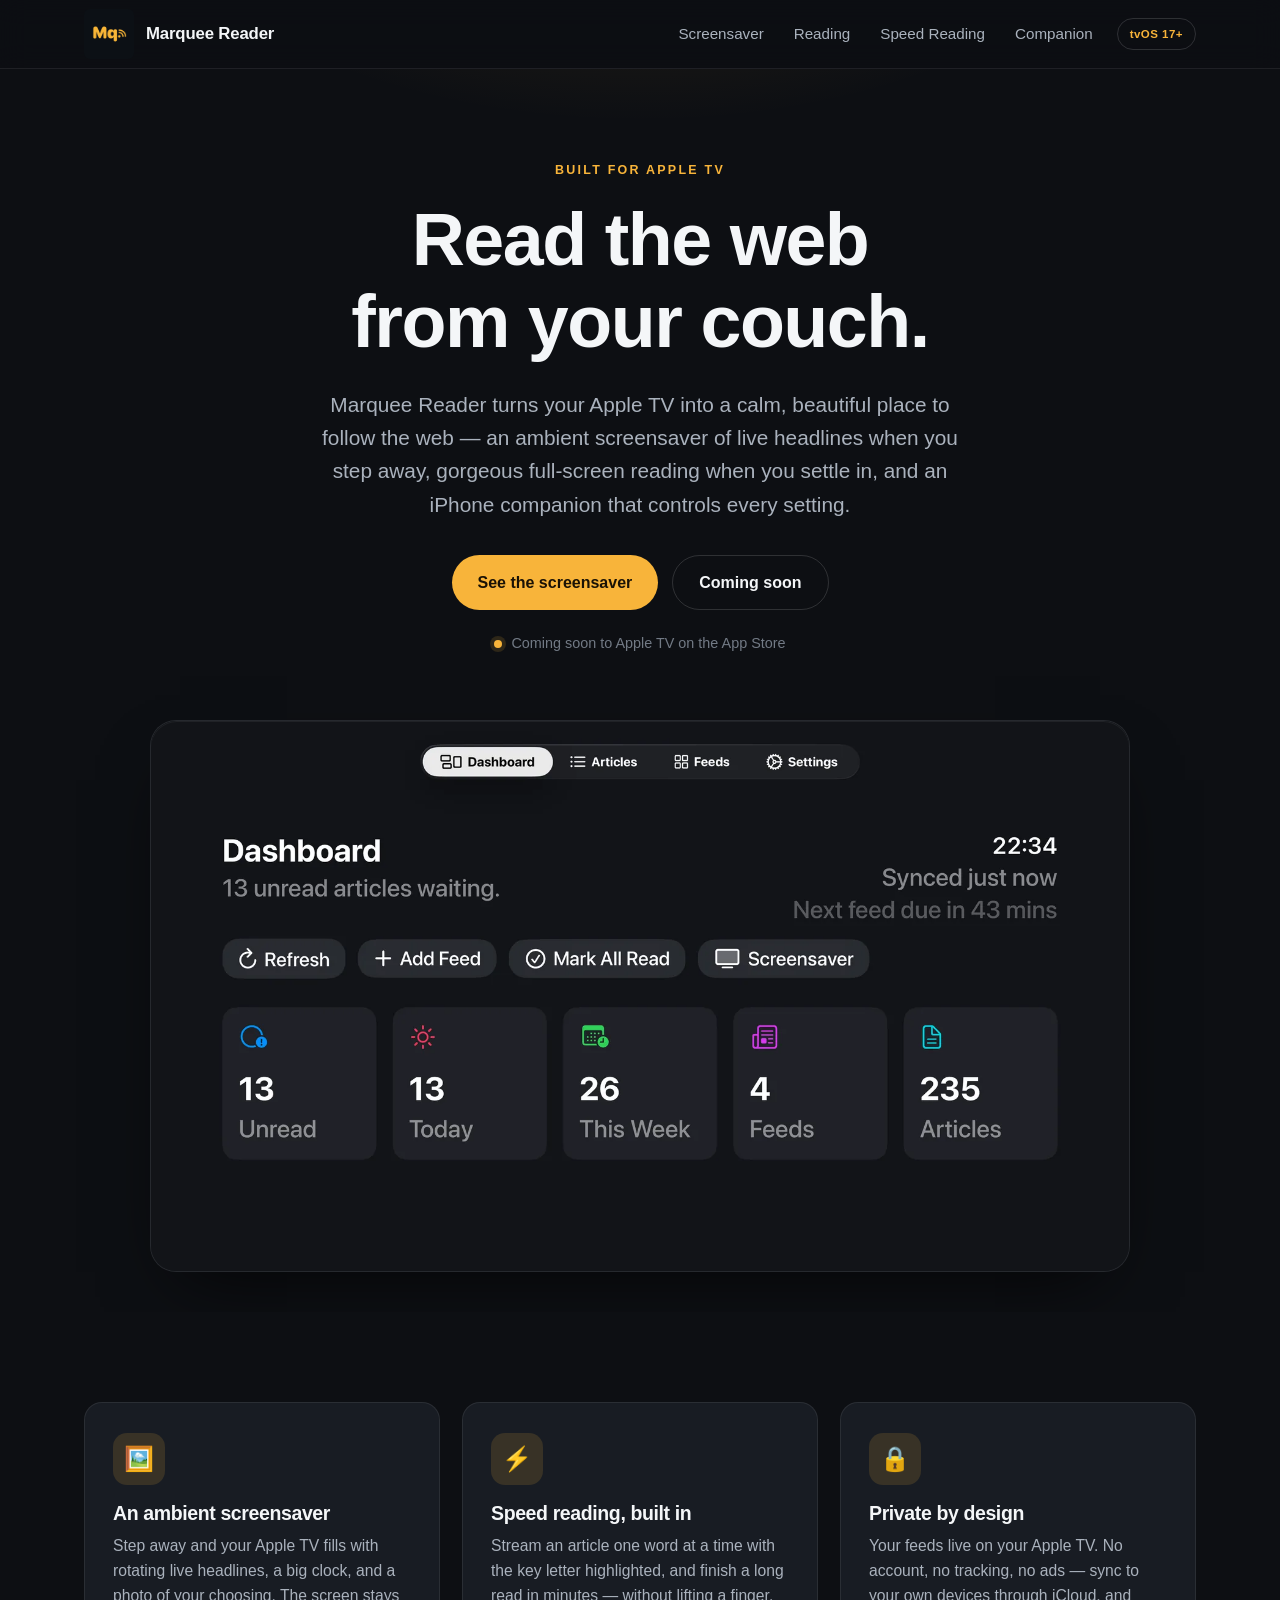
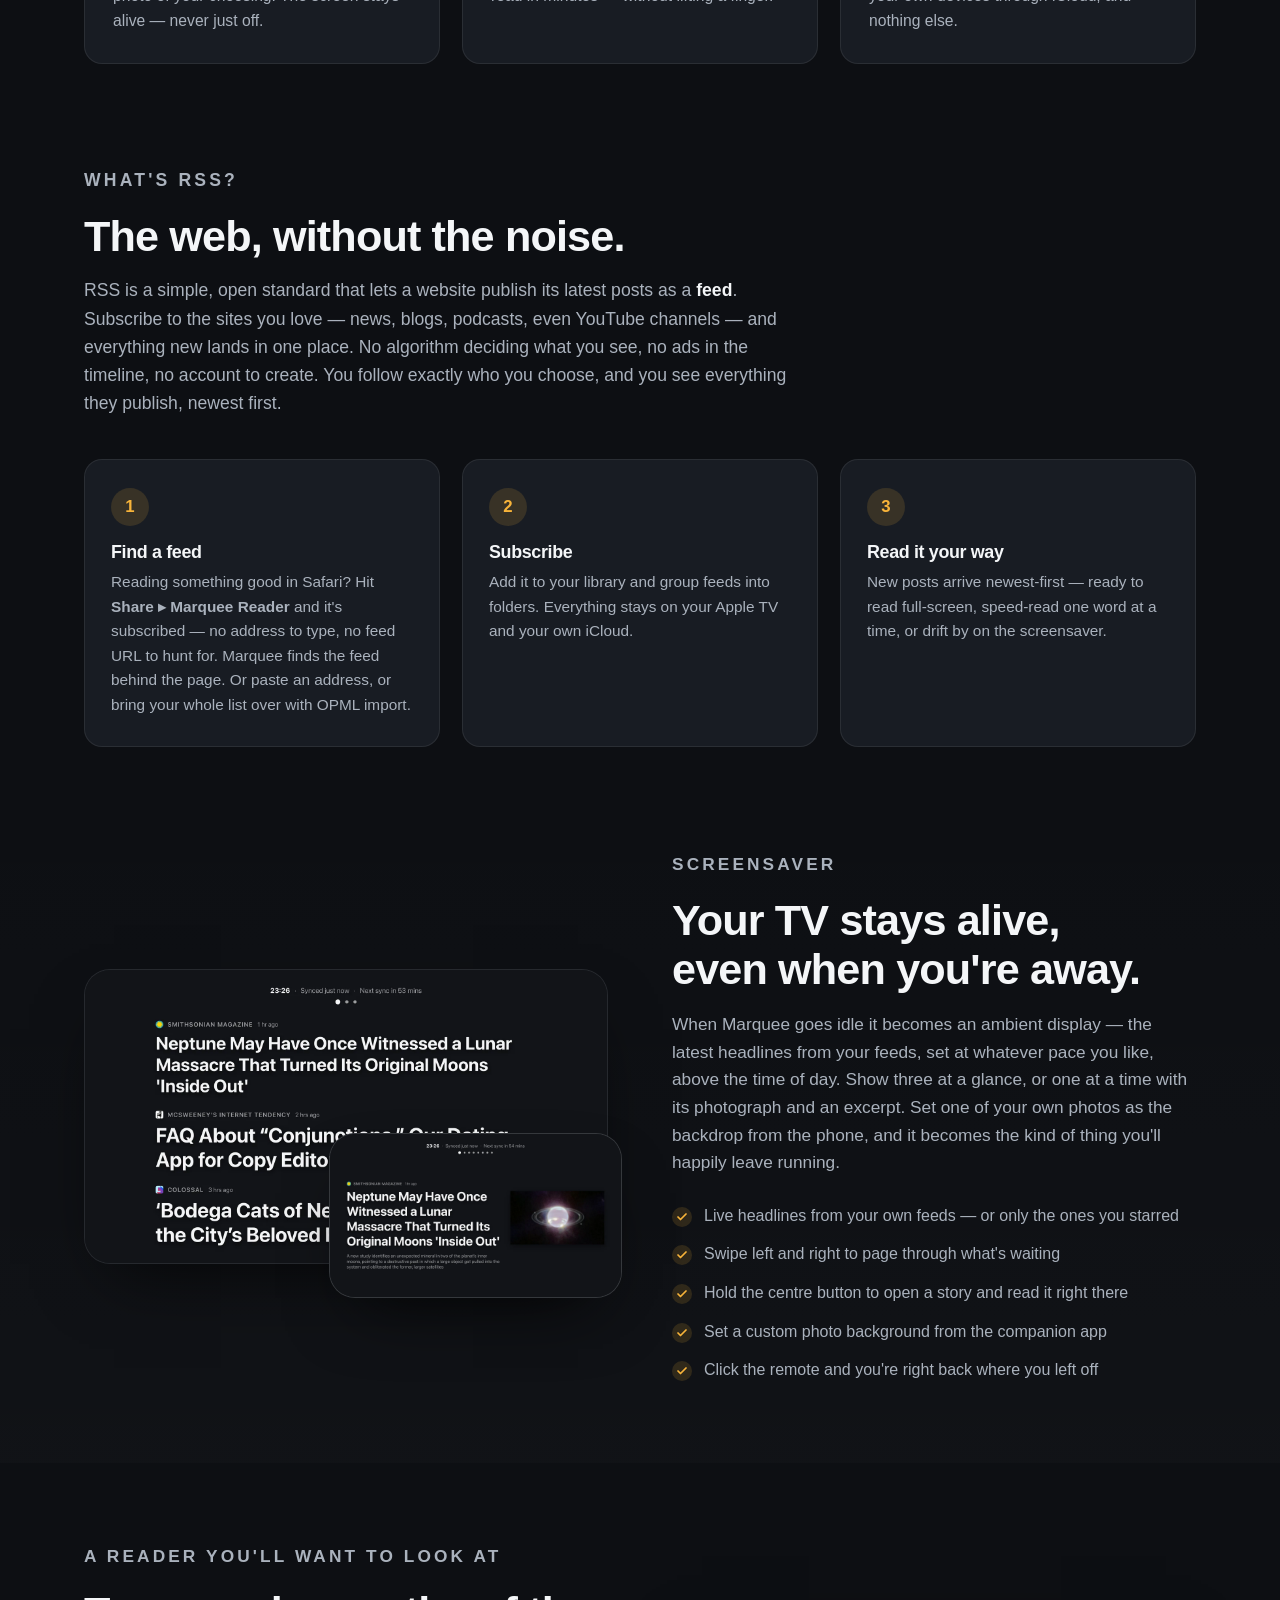
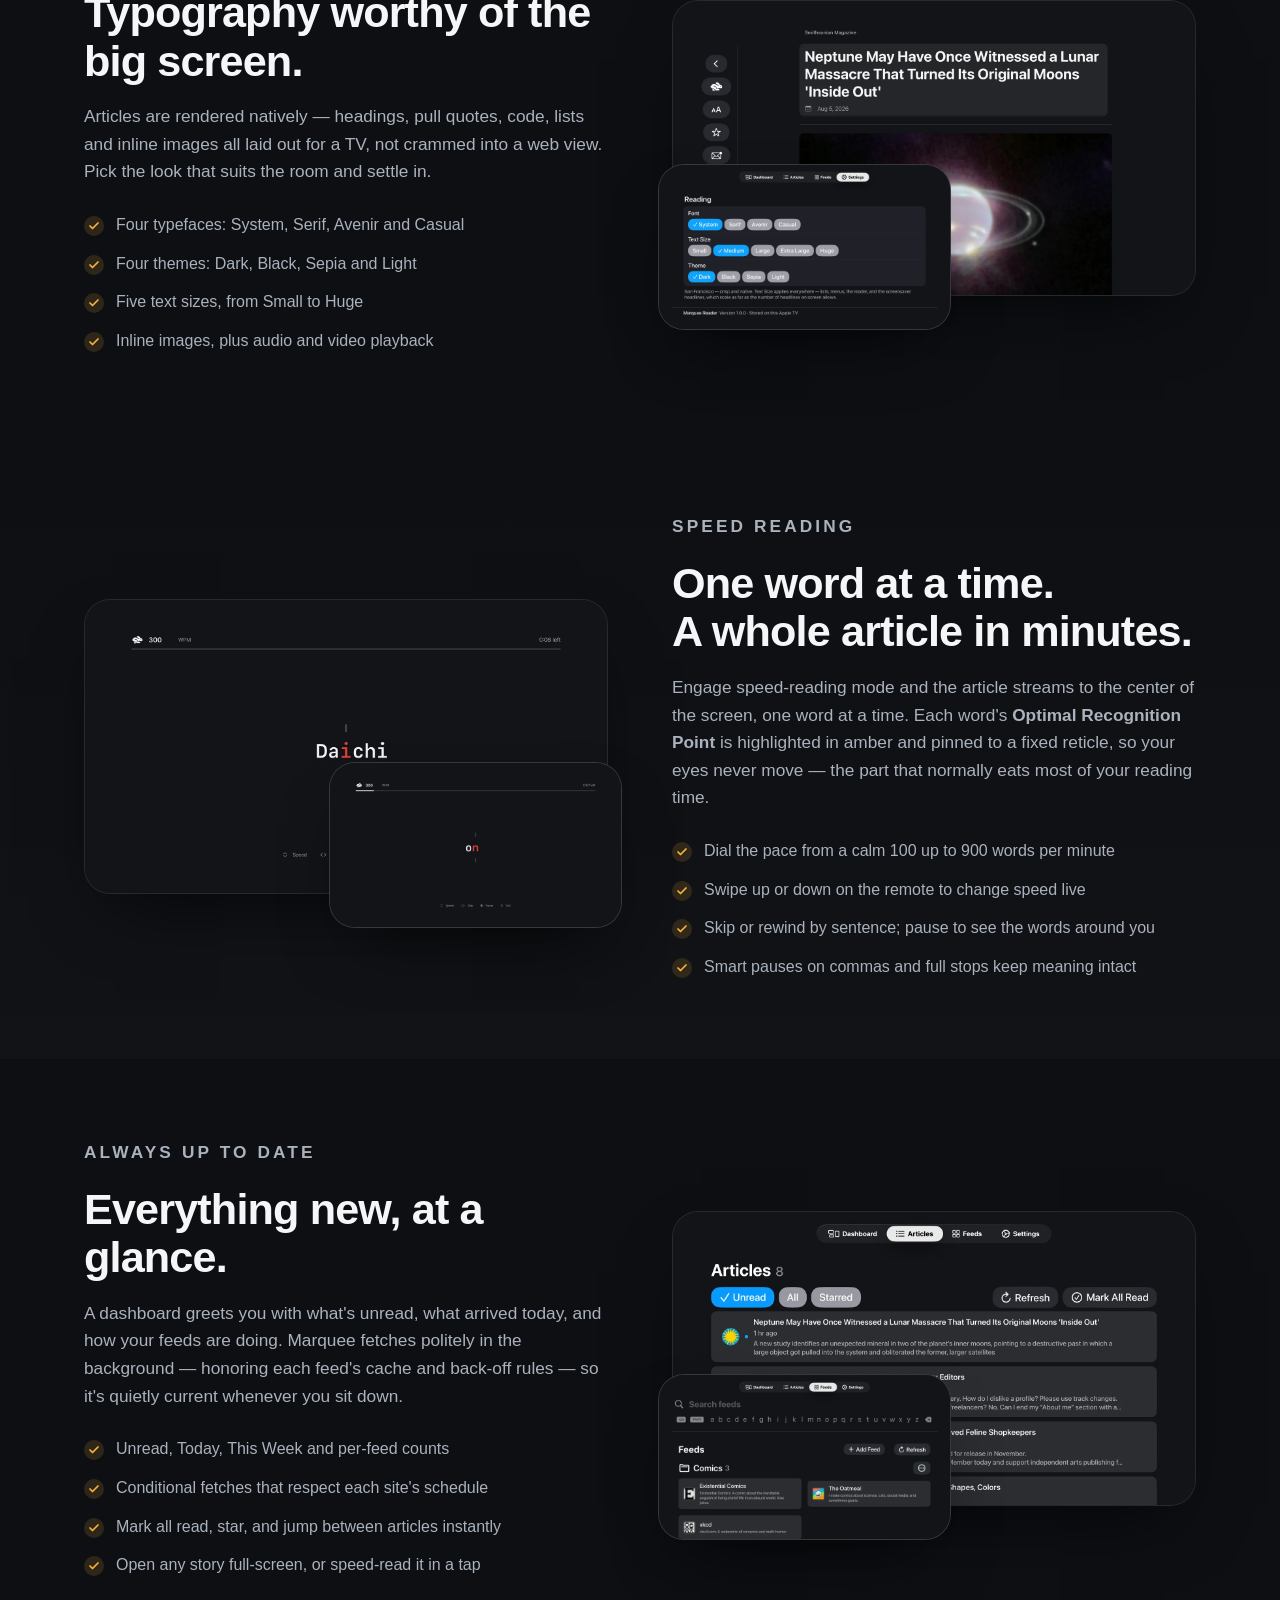
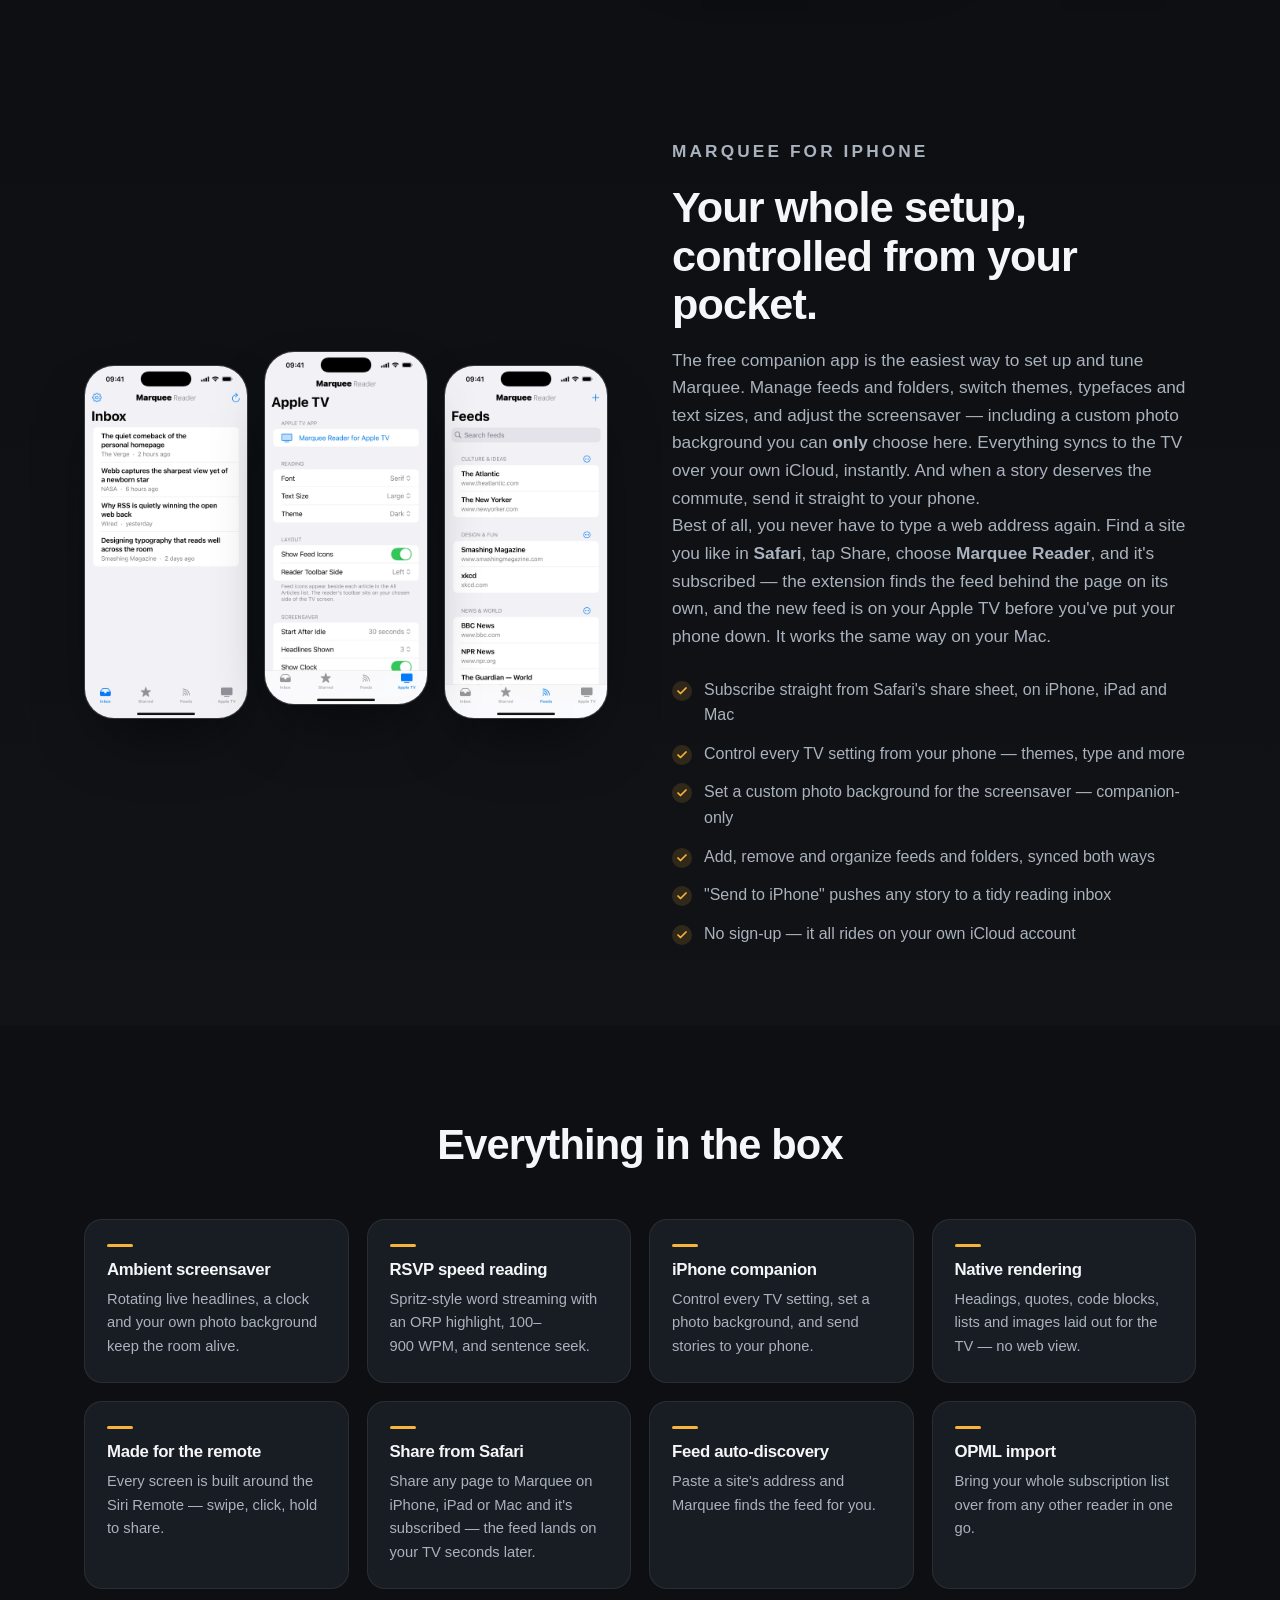
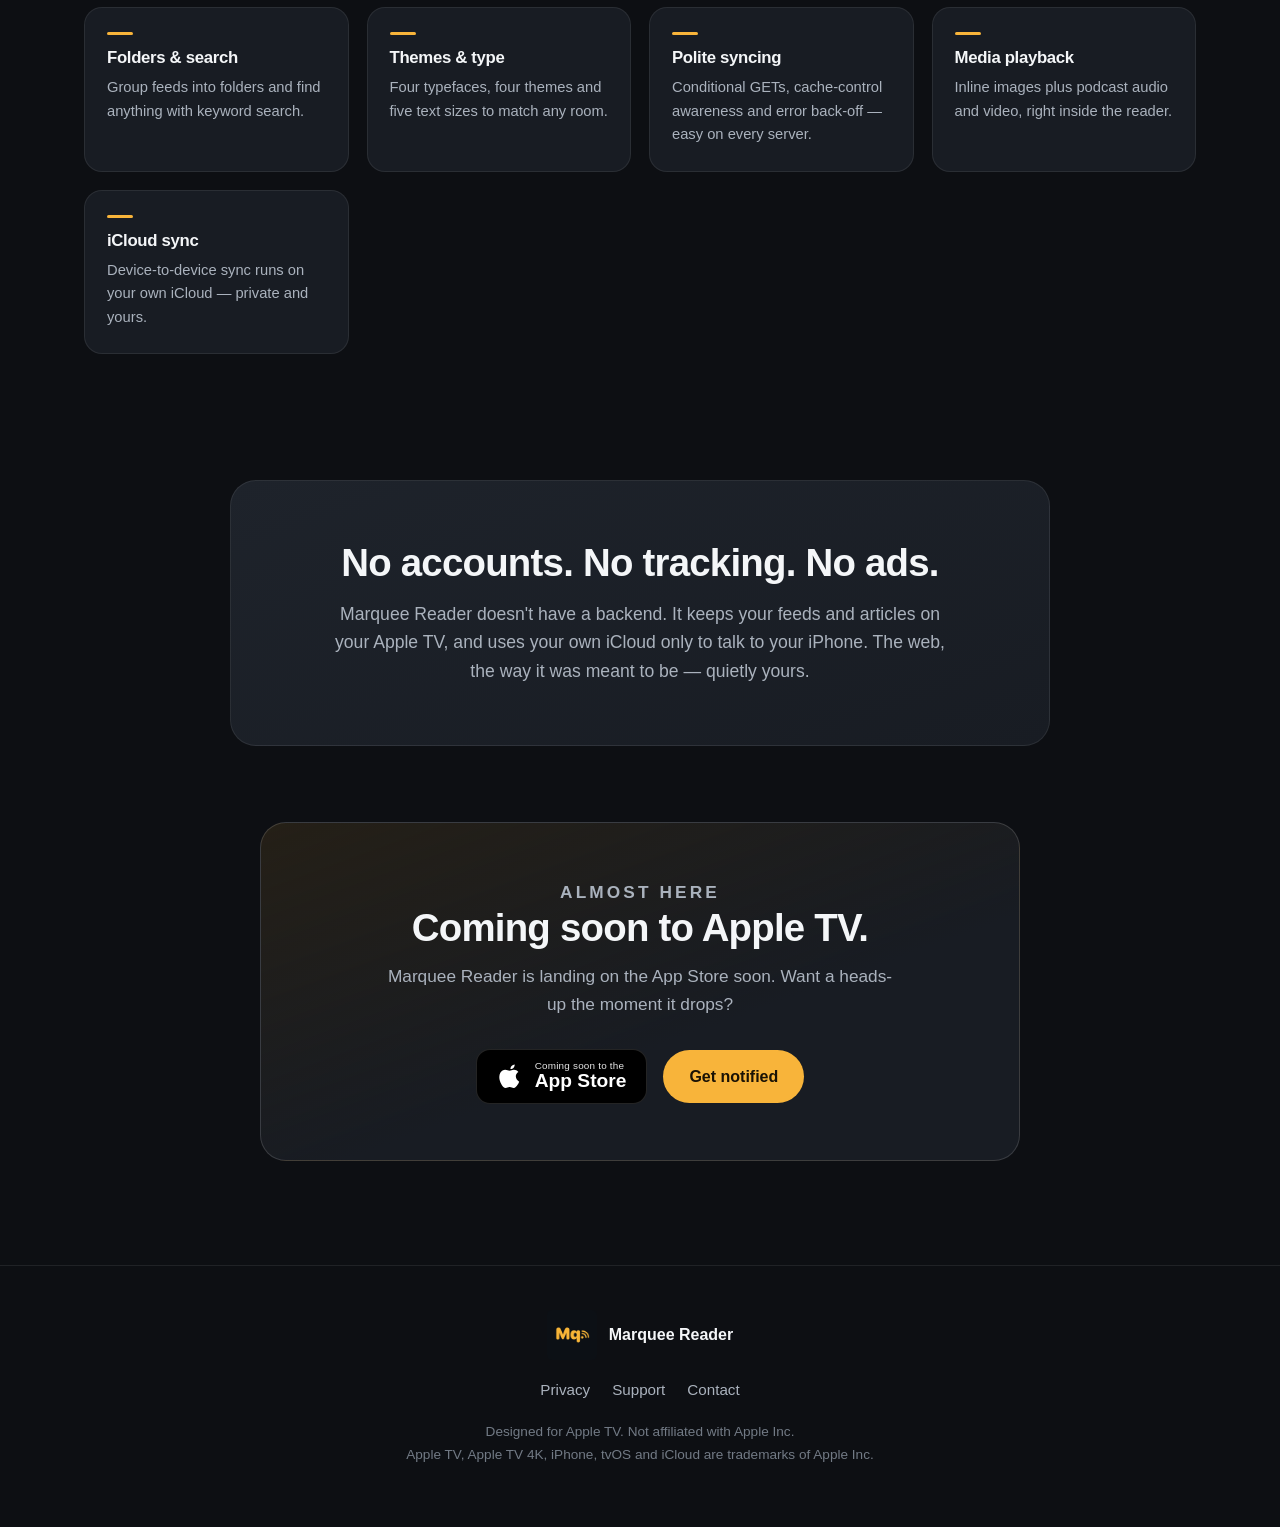
==== commit bbf7b642: "Site: the hero screenshot was advertising a product name we no longer use dashboard.webp was capture" ====
--- a/index.html
+++ b/index.html
@@ -60,7 +60,7 @@
       </p>
       <div class="hero__shot reveal">
         <div class="shot shot--glow">
-          <img src="assets/screenshots/dashboard.webp" alt="Marquee Reader dashboard on Apple TV showing unread counts and recent activity" loading="eager" />
+          <img src="assets/screenshots/dashboard.webp" alt="Marquee Reader dashboard on Apple TV showing unread counts and quick actions" loading="eager" />
         </div>
       </div>
     </div>
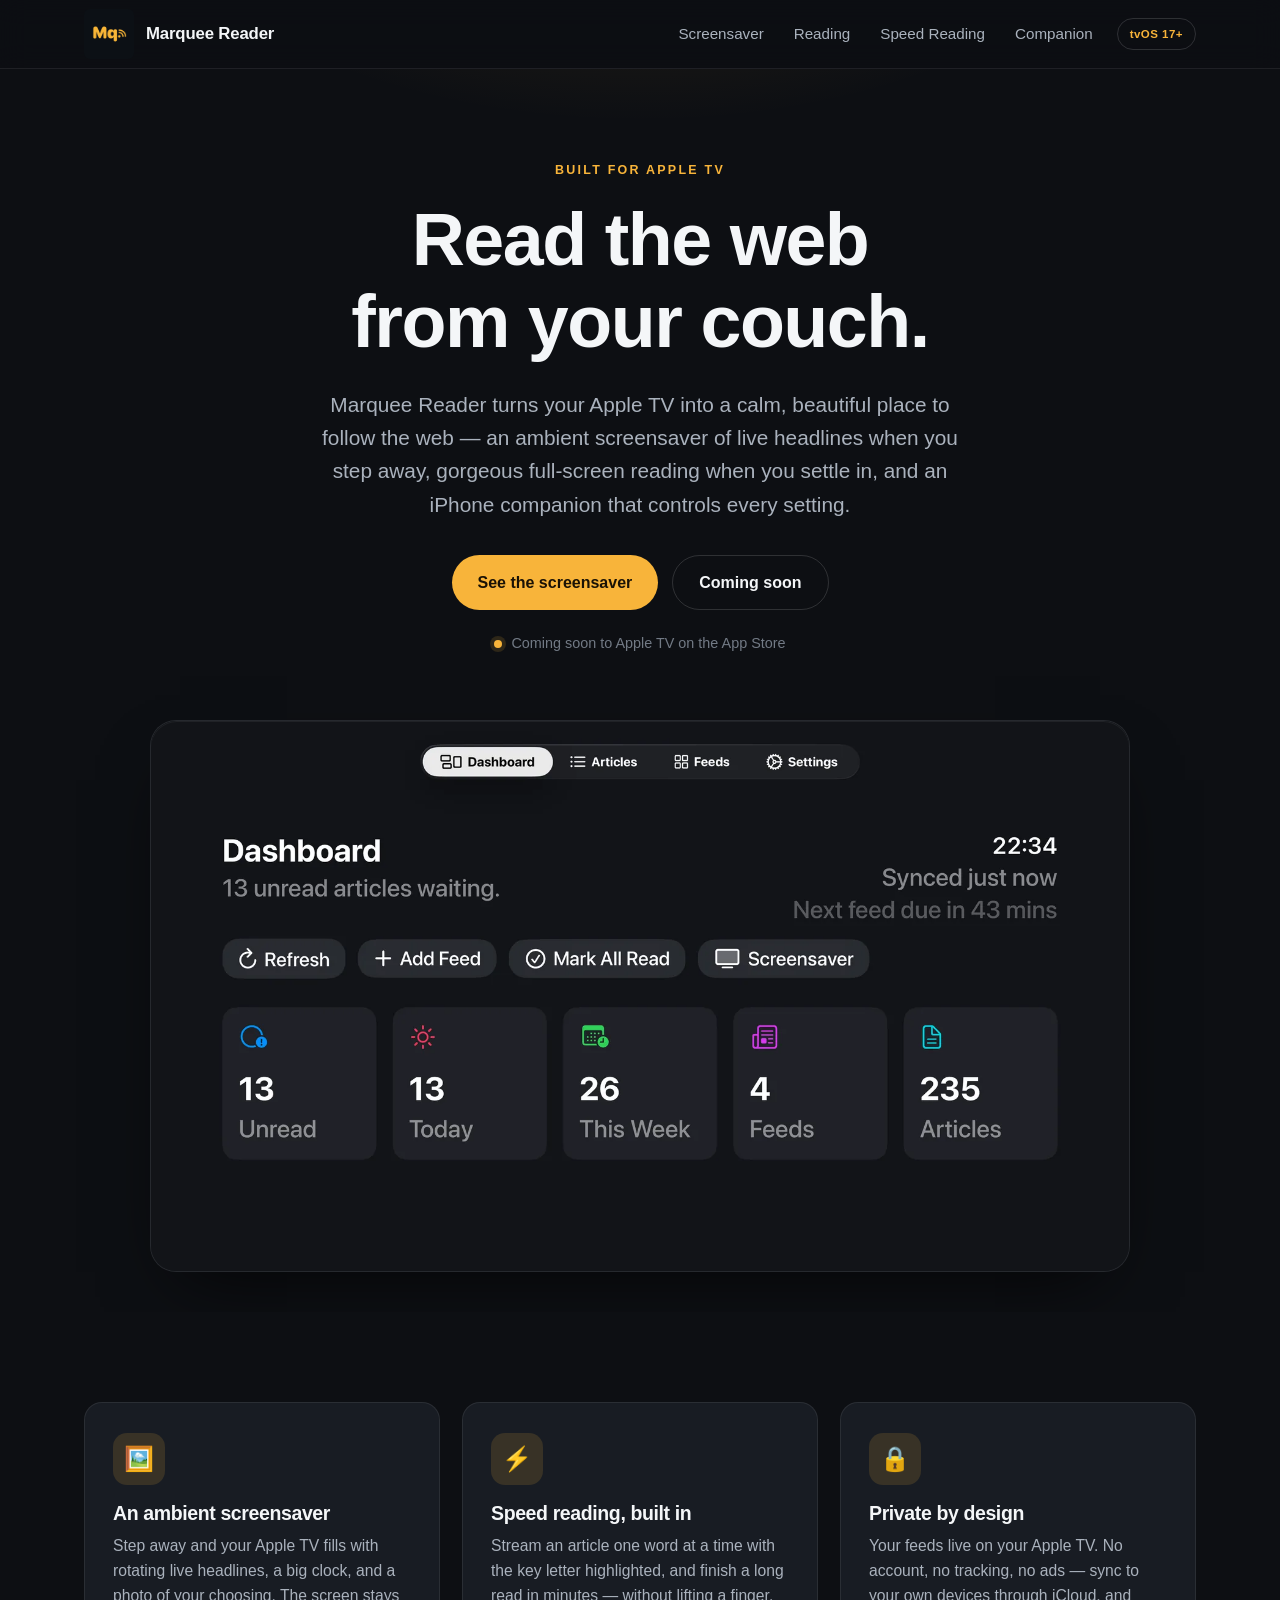
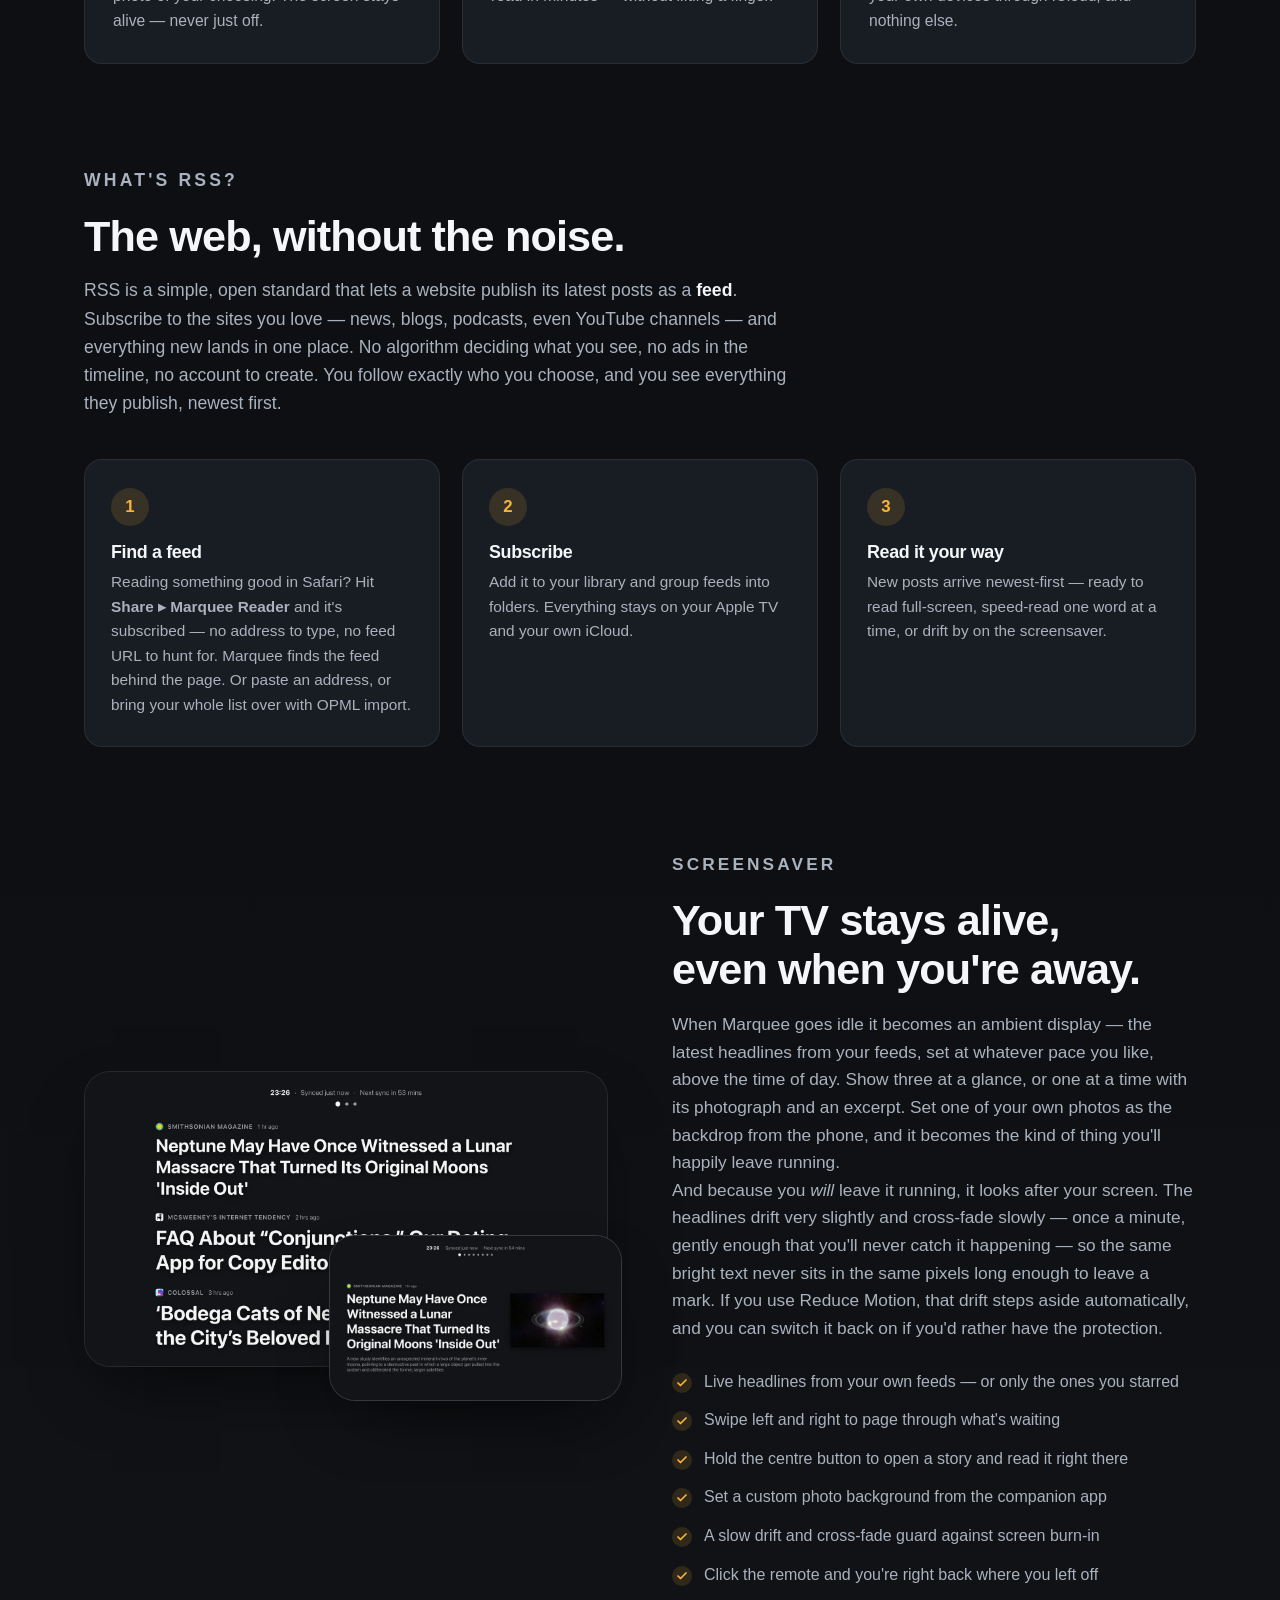
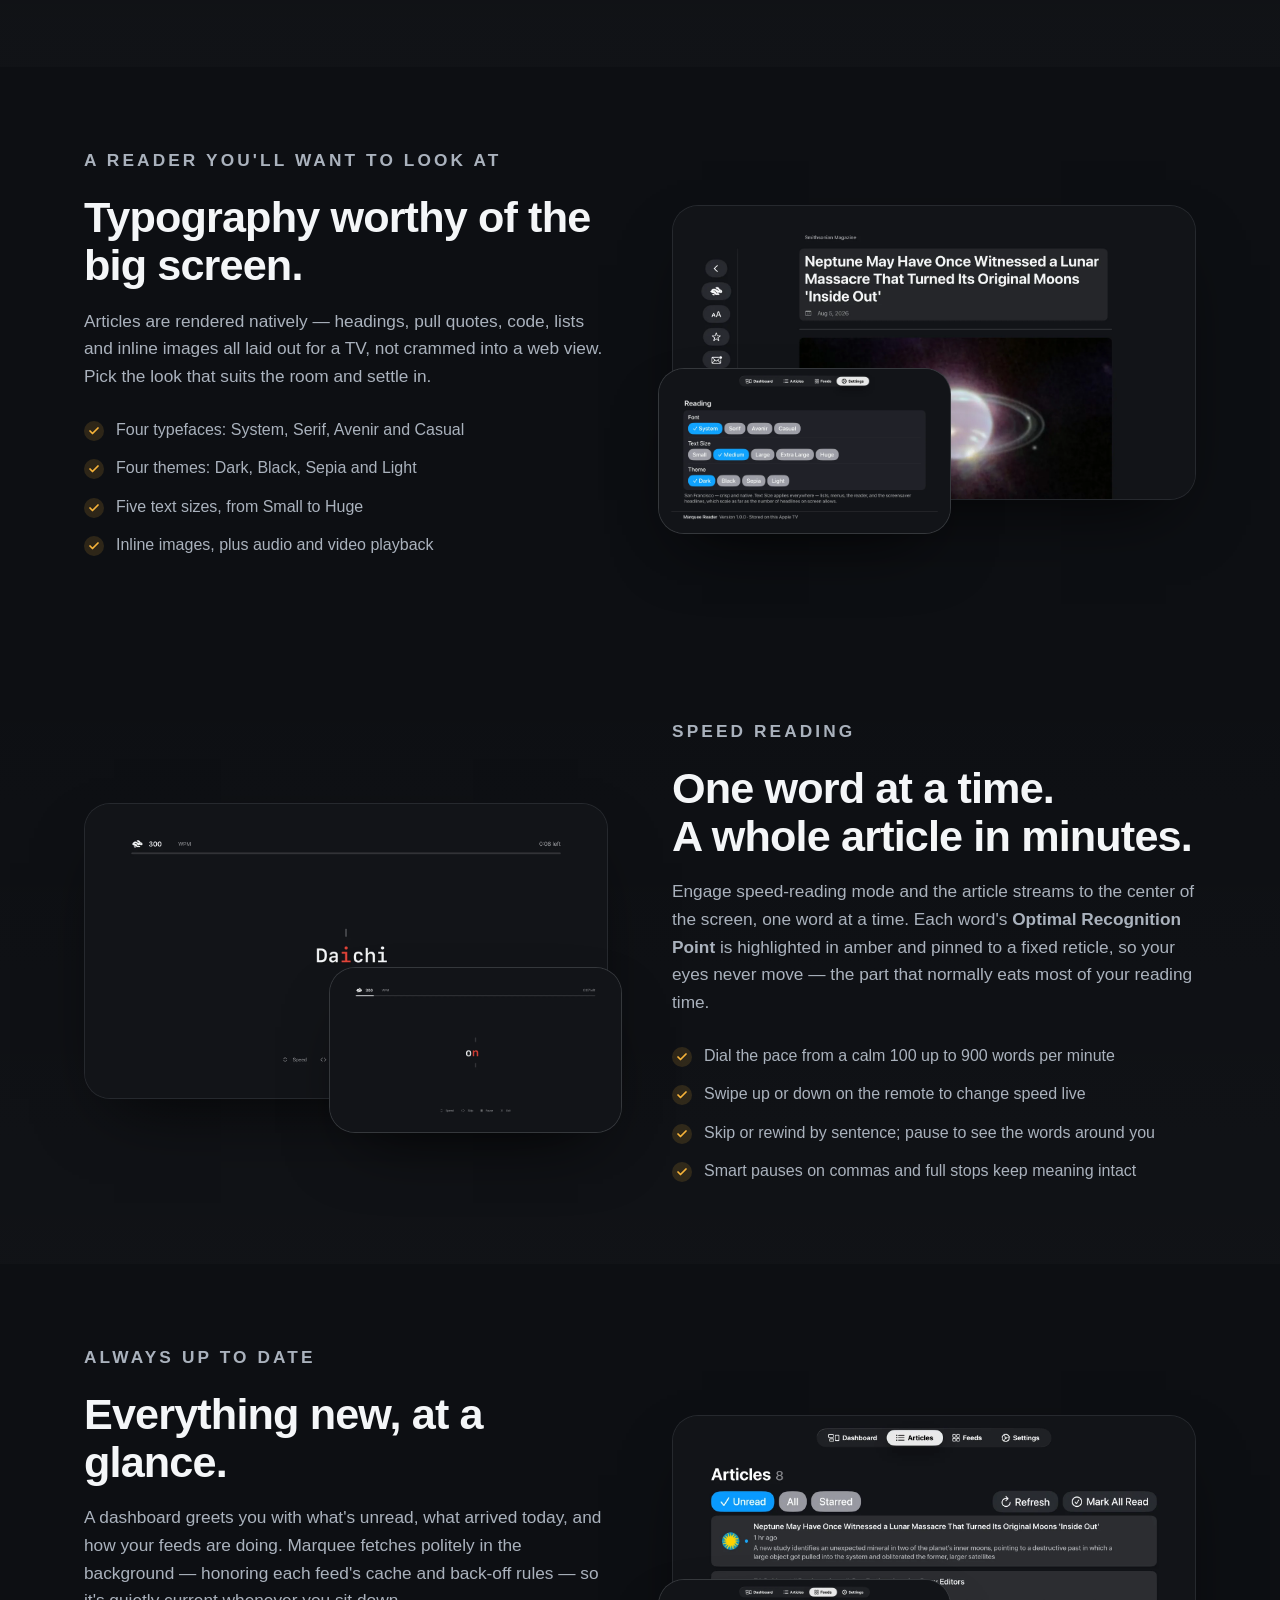
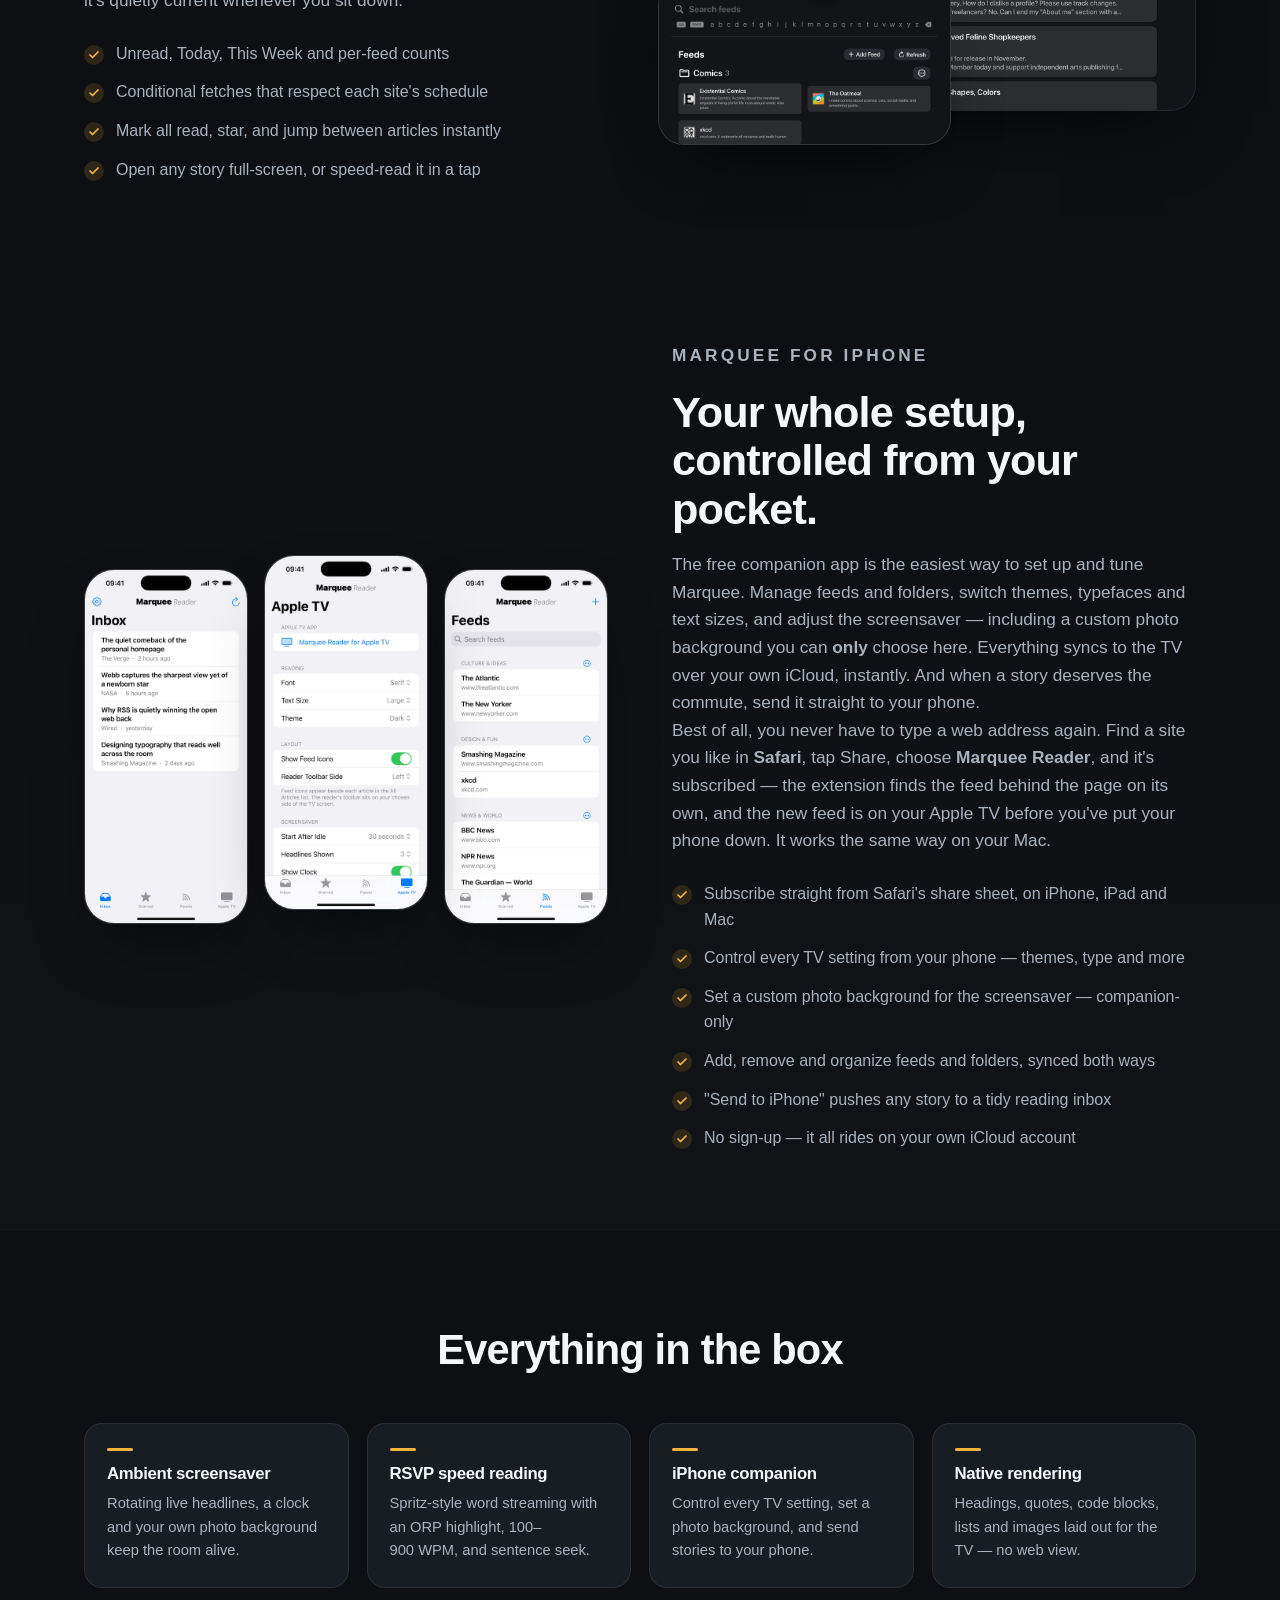
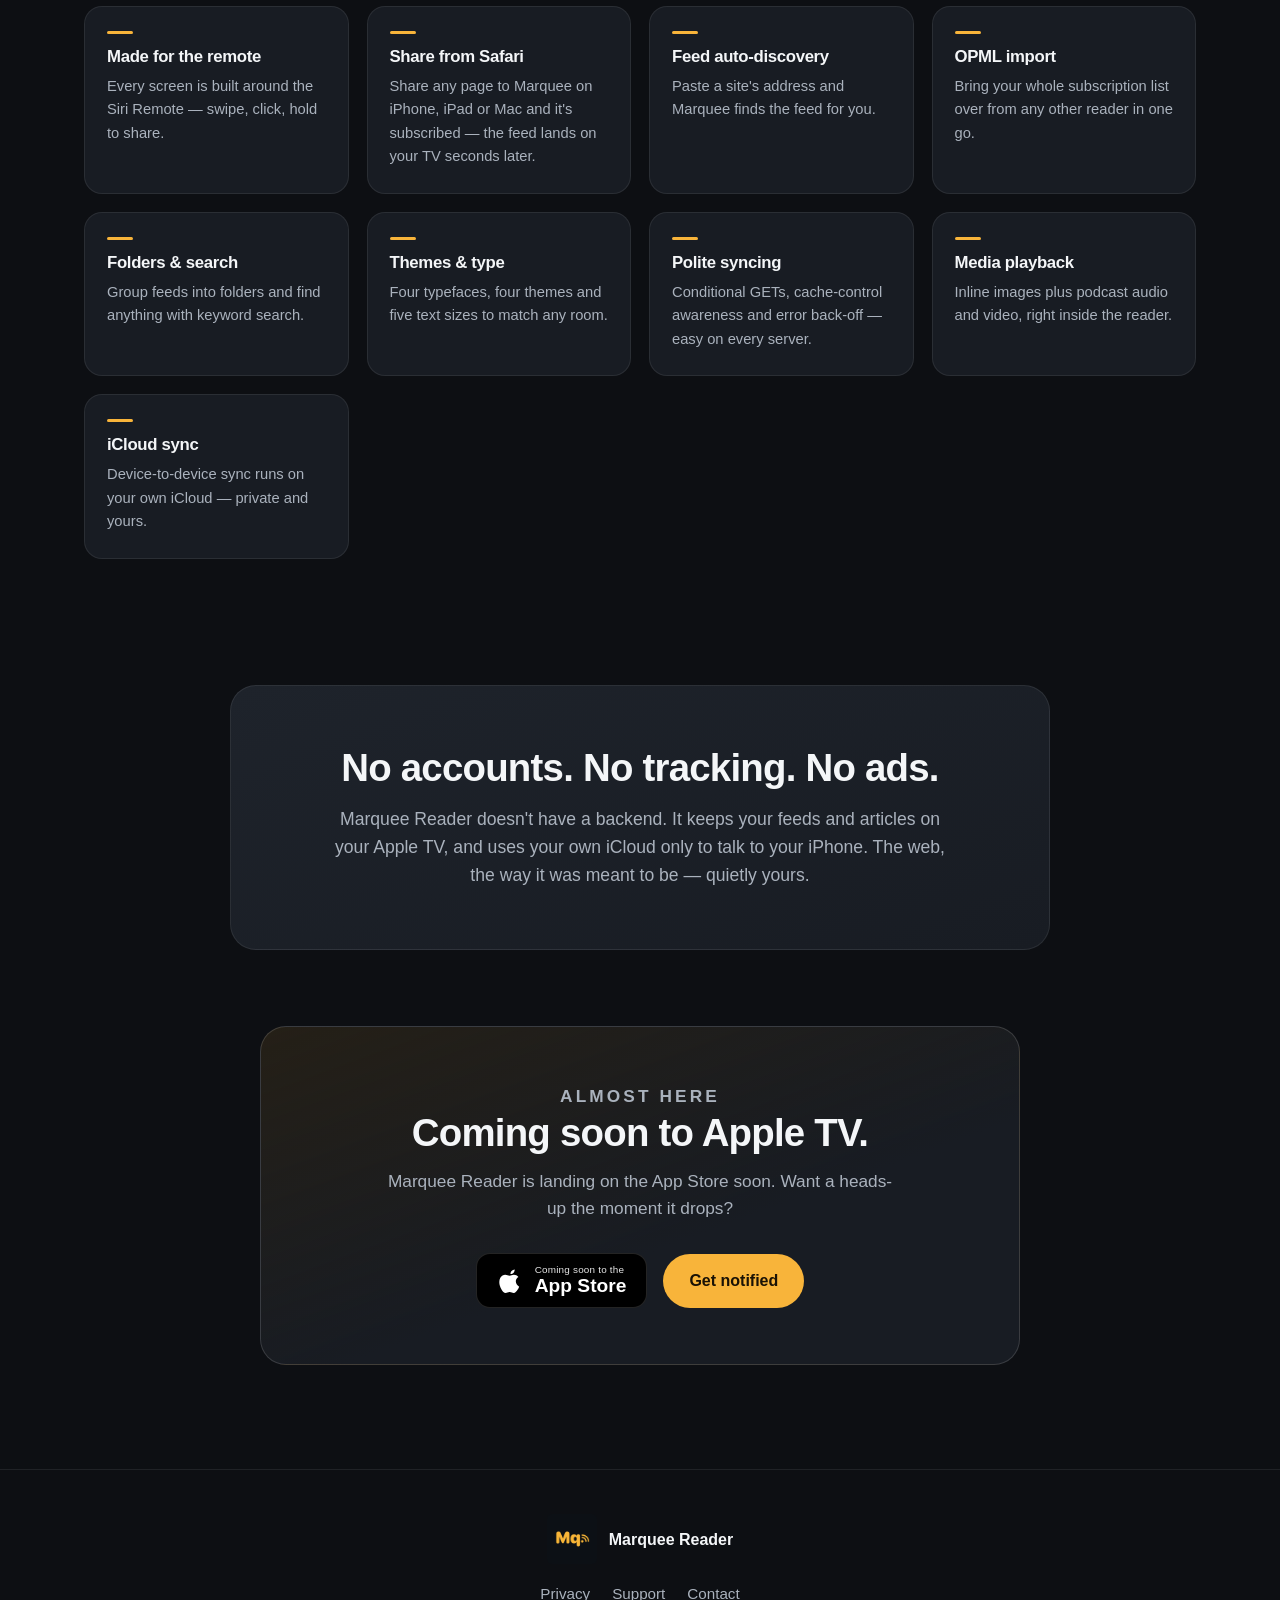
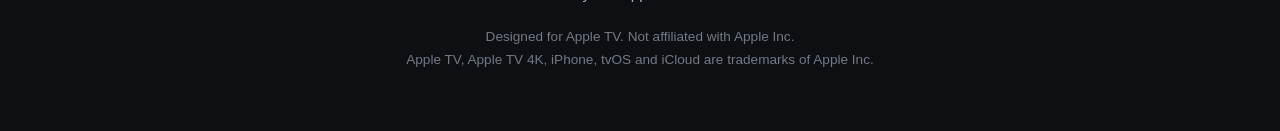
==== commit b1b997d6: "Site: say that the screensaver protects the screen it's left running on The screensaver section invi" ====
--- a/index.html
+++ b/index.html
@@ -138,11 +138,20 @@
           photos as the backdrop from the phone, and it becomes the kind of thing you'll
           happily leave running.
         </p>
+        <p>
+          And because you <em>will</em> leave it running, it looks after your screen. The
+          headlines drift very slightly and cross-fade slowly — once a minute, gently enough
+          that you'll never catch it happening — so the same bright text never sits in the
+          same pixels long enough to leave a mark. If you use Reduce&nbsp;Motion, that drift
+          steps aside automatically, and you can switch it back on if you'd rather have the
+          protection.
+        </p>
         <ul class="ticks">
           <li>Live headlines from your own feeds — or only the ones you starred</li>
           <li>Swipe left and right to page through what's waiting</li>
           <li>Hold the centre button to open a story and read it right there</li>
           <li>Set a custom photo background from the companion app</li>
+          <li>A slow drift and cross-fade guard against screen burn-in</li>
           <li>Click the remote and you're right back where you left off</li>
         </ul>
       </div>
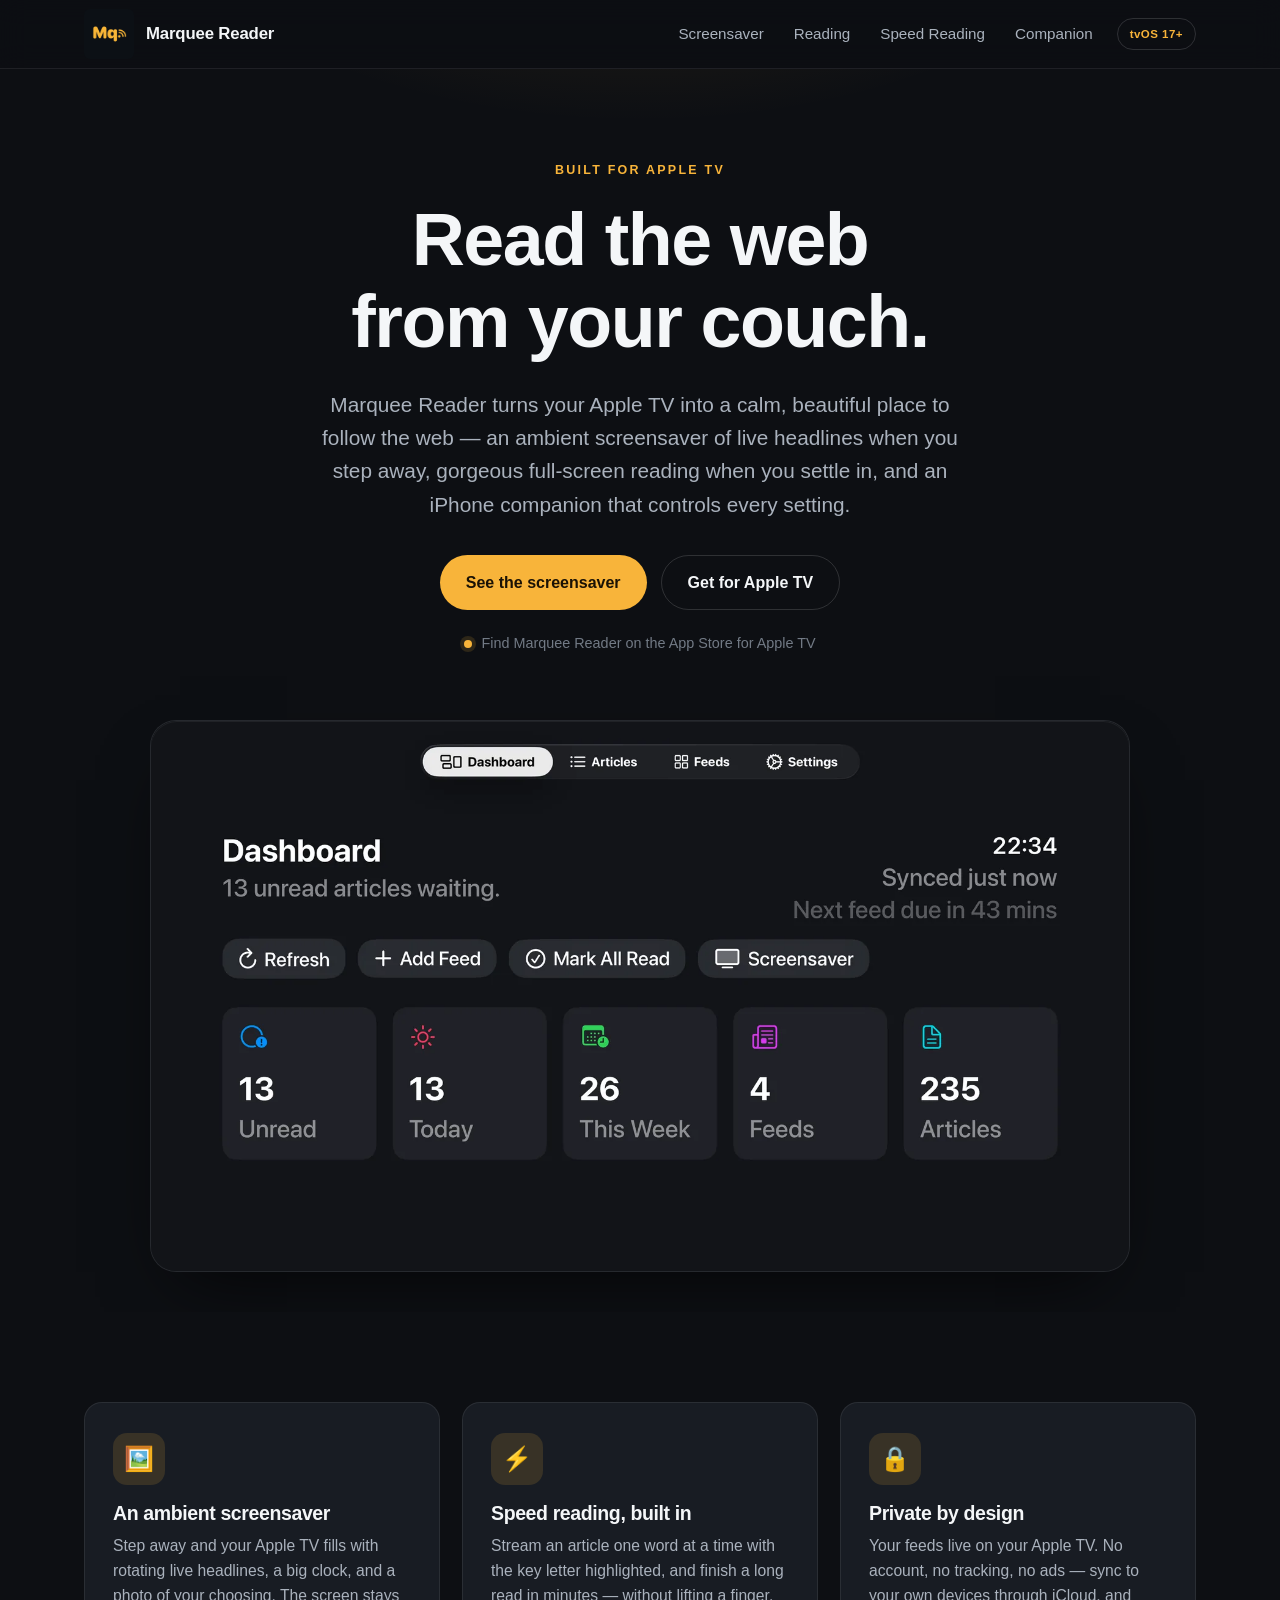
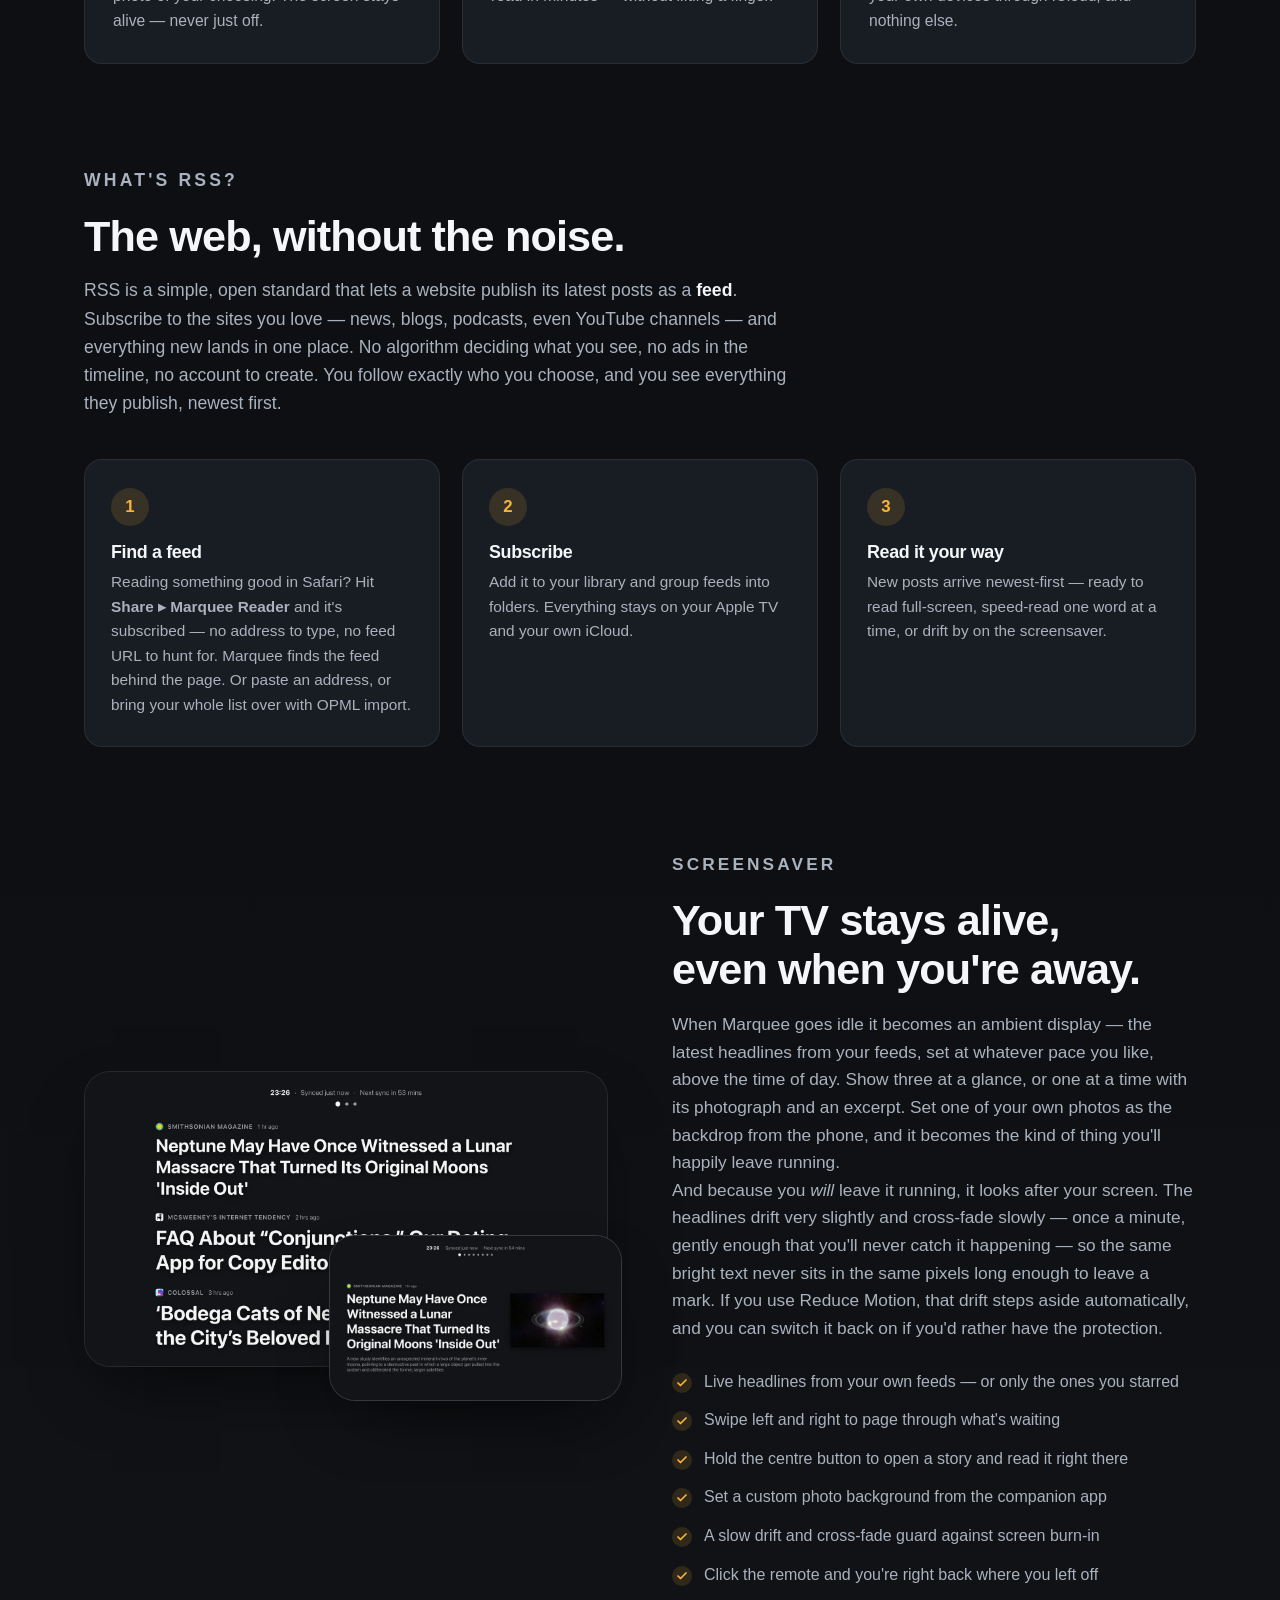
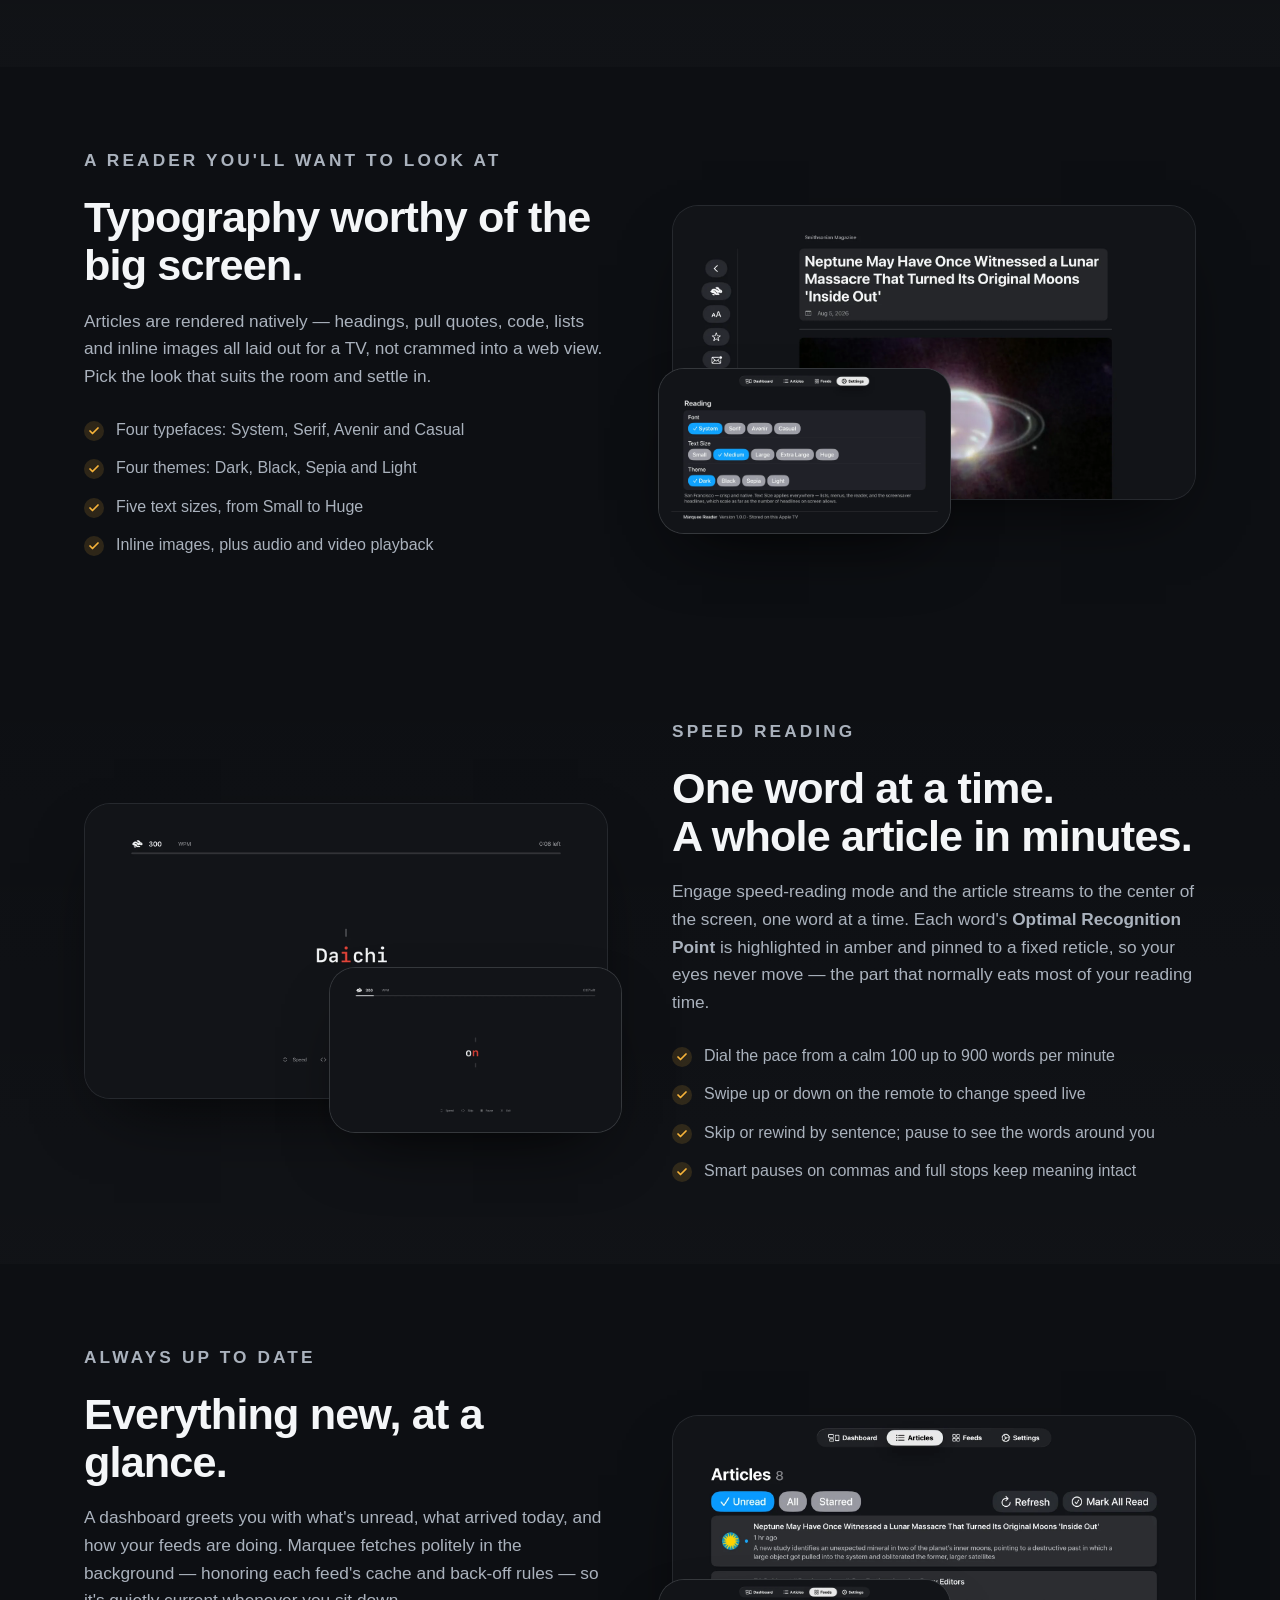
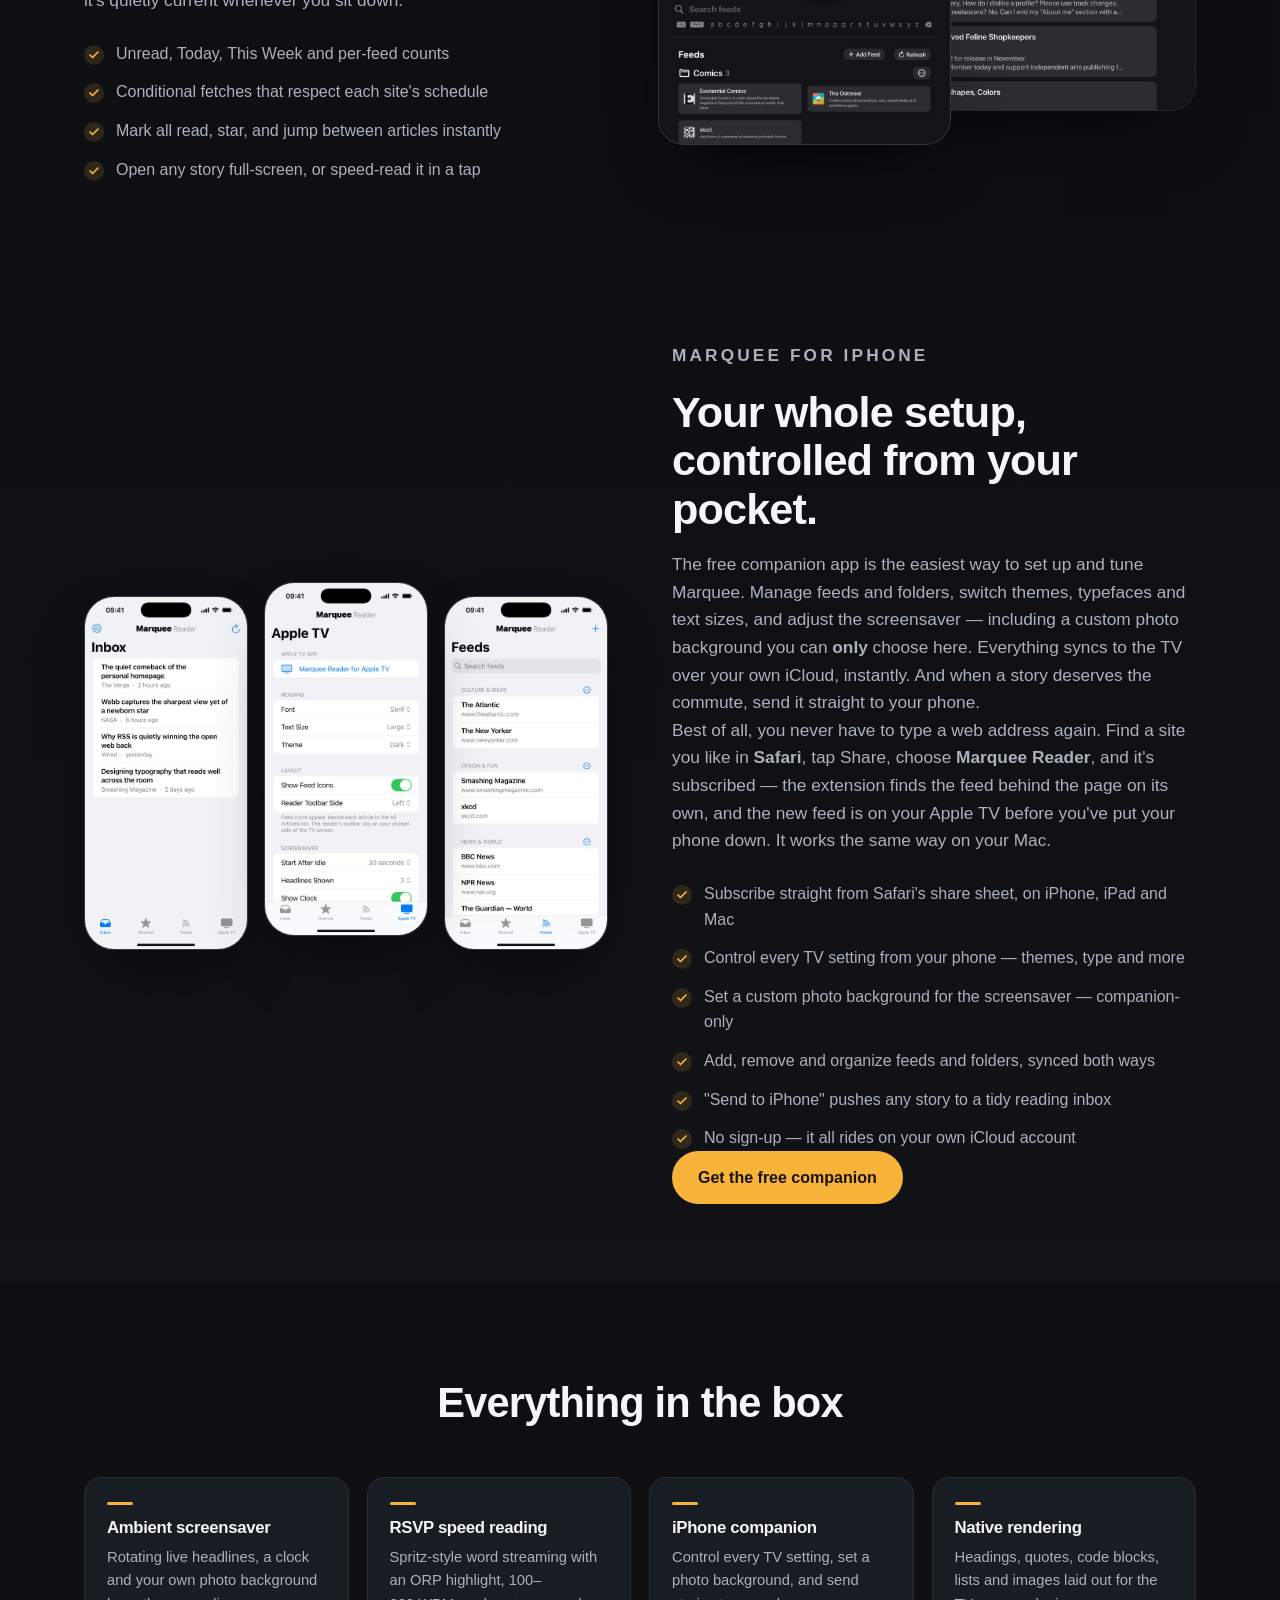
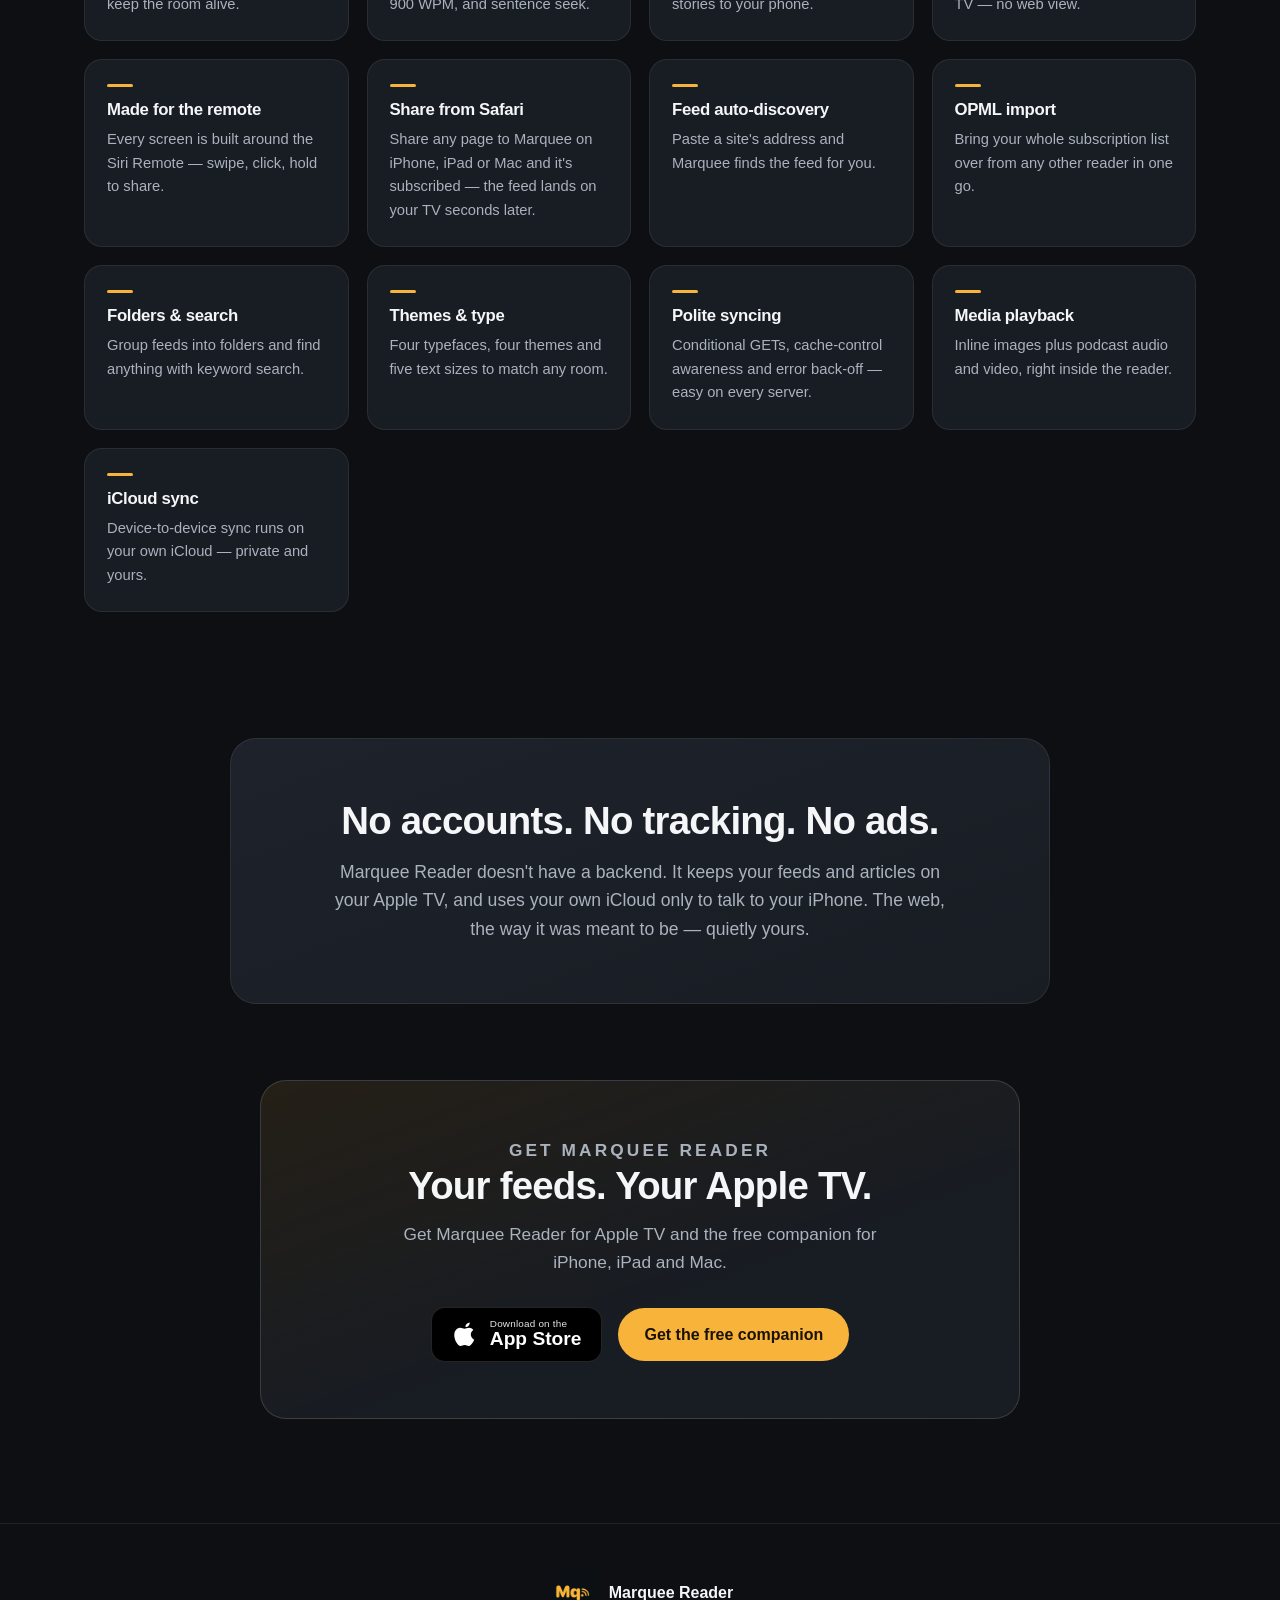
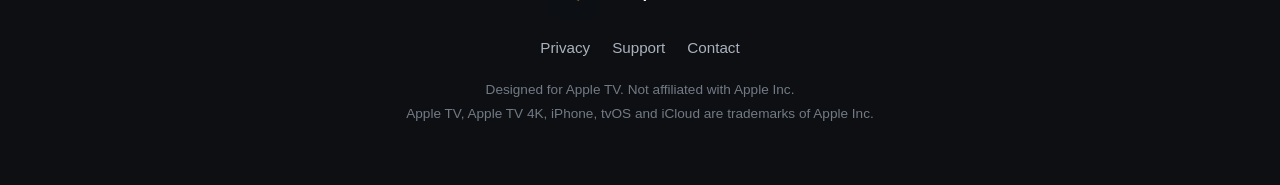
==== commit 11e3d60d: "Link website downloads to the Marquee App Store listings" ====
--- a/index.html
+++ b/index.html
@@ -53,10 +53,10 @@
       </p>
       <div class="hero__cta reveal">
         <a class="btn btn--primary" href="#screensaver">See the screensaver</a>
-        <a class="btn btn--ghost" href="#get">Coming soon</a>
+        <a class="btn btn--ghost" href="https://apps.apple.com/app/id6798508178">Get for Apple TV</a>
       </div>
       <p class="hero__avail reveal">
-        <span class="dot" aria-hidden="true"></span> Coming soon to Apple&nbsp;TV on the App&nbsp;Store
+        <span class="dot" aria-hidden="true"></span> Find Marquee Reader on the App&nbsp;Store for Apple&nbsp;TV
       </p>
       <div class="hero__shot reveal">
         <div class="shot shot--glow">
@@ -287,6 +287,7 @@
           <li>"Send to iPhone" pushes any story to a tidy reading inbox</li>
           <li>No sign-up — it all rides on your own iCloud account</li>
         </ul>
+        <a class="btn btn--primary" href="https://apps.apple.com/app/id6798508306">Get the free companion</a>
       </div>
     </div>
   </section>
@@ -323,23 +324,23 @@
     </div>
   </section>
 
-  <!-- ─────────────────── Coming soon CTA ─────────────────── -->
+  <!-- ─────────────────── App Store CTA ─────────────────── -->
   <section class="getcta" id="get">
     <div class="container getcta__inner reveal">
-      <p class="eyebrow">Almost here</p>
-      <h2>Coming soon to Apple&nbsp;TV.</h2>
-      <p>Marquee Reader is landing on the App&nbsp;Store soon. Want a heads-up the moment it drops?</p>
+      <p class="eyebrow">Get Marquee Reader</p>
+      <h2>Your feeds. Your Apple&nbsp;TV.</h2>
+      <p>Get Marquee Reader for Apple&nbsp;TV and the free companion for iPhone, iPad and Mac.</p>
       <div class="getcta__actions">
-        <span class="store-badge" aria-label="Coming soon to the App Store">
+        <a class="store-badge" href="https://apps.apple.com/app/id6798508178" aria-label="Get Marquee Reader for Apple TV on the App Store">
           <svg viewBox="0 0 24 24" width="26" height="26" aria-hidden="true" fill="currentColor">
             <path d="M16.36 1.43c.06 1.06-.34 2.08-1 2.84-.69.79-1.83 1.4-2.93 1.31-.08-1.02.41-2.08 1.02-2.76.69-.78 1.88-1.36 2.91-1.39zM20.5 17.2c-.5 1.16-.74 1.67-1.39 2.7-.9 1.43-2.18 3.21-3.76 3.22-1.4.02-1.76-.92-3.66-.91-1.9.01-2.3.93-3.7.92-1.58-.01-2.79-1.62-3.69-3.05C1.8 16.06 1.53 11.4 3.08 8.93c1.1-1.76 2.84-2.79 4.47-2.79 1.66 0 2.71.91 4.08.91 1.33 0 2.14-.91 4.06-.91 1.45 0 2.99.79 4.08 2.16-3.59 1.97-3 7.1.73 8.9z"/>
           </svg>
           <span class="store-badge__text">
-            <small>Coming&nbsp;soon to the</small>
+            <small>Download on the</small>
             <strong>App&nbsp;Store</strong>
           </span>
-        </span>
-        <a class="btn btn--primary" href="mailto:hello@itr8.tech?subject=Notify%20me%20about%20Marquee%20Reader">Get notified</a>
+        </a>
+        <a class="btn btn--primary" href="https://apps.apple.com/app/id6798508306">Get the free companion</a>
       </div>
     </div>
   </section>
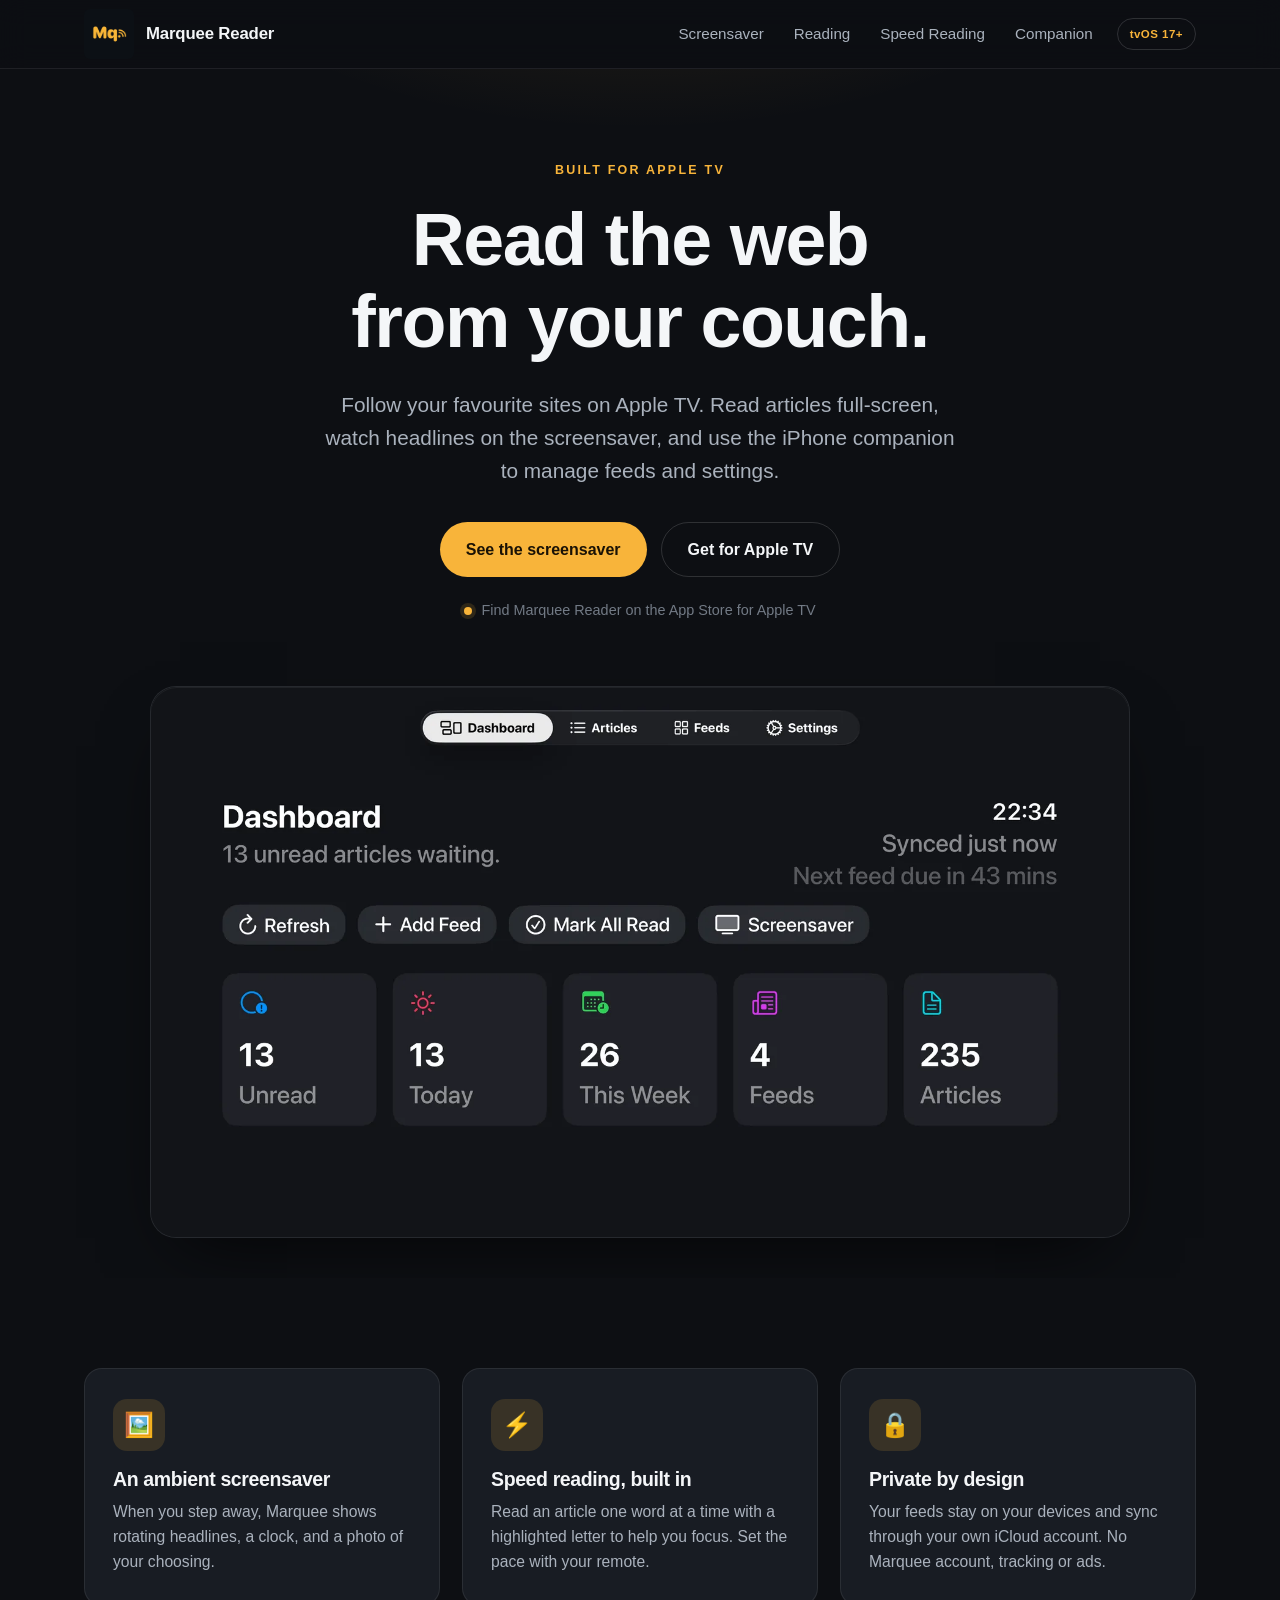
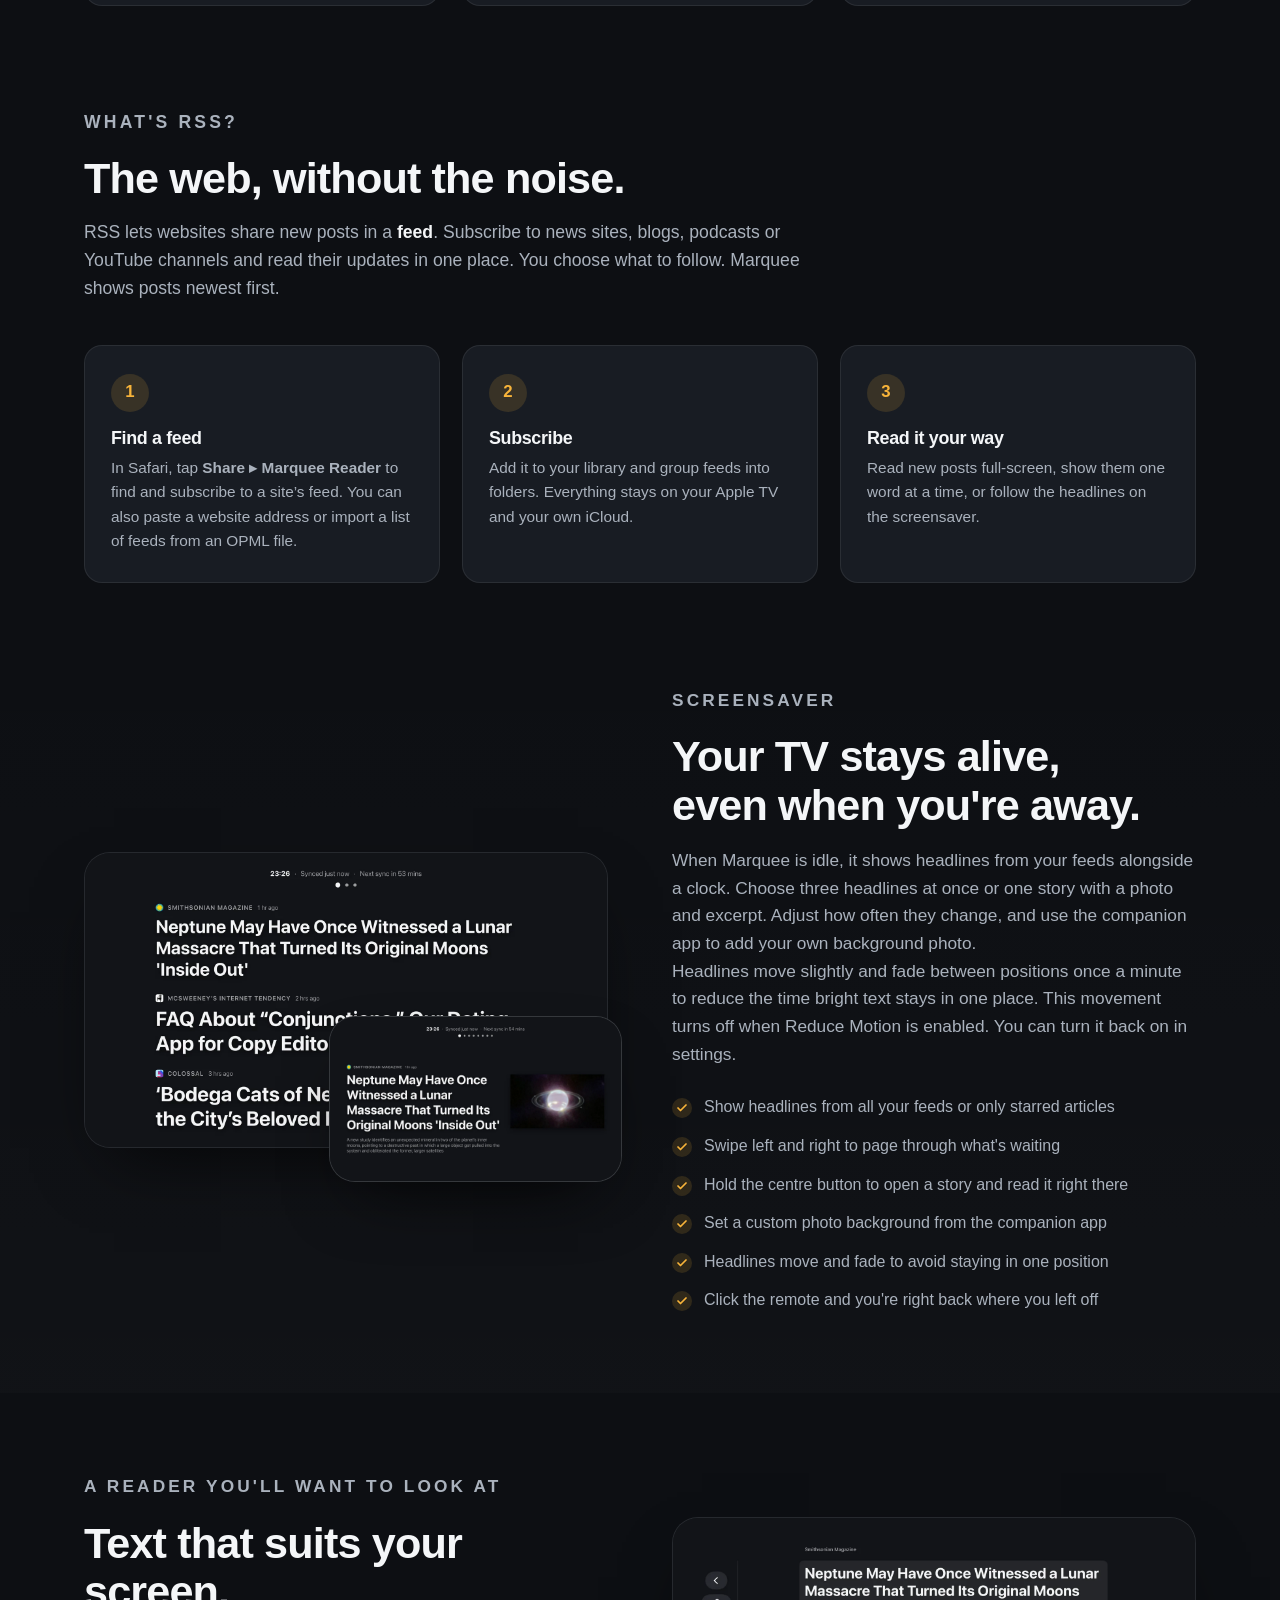
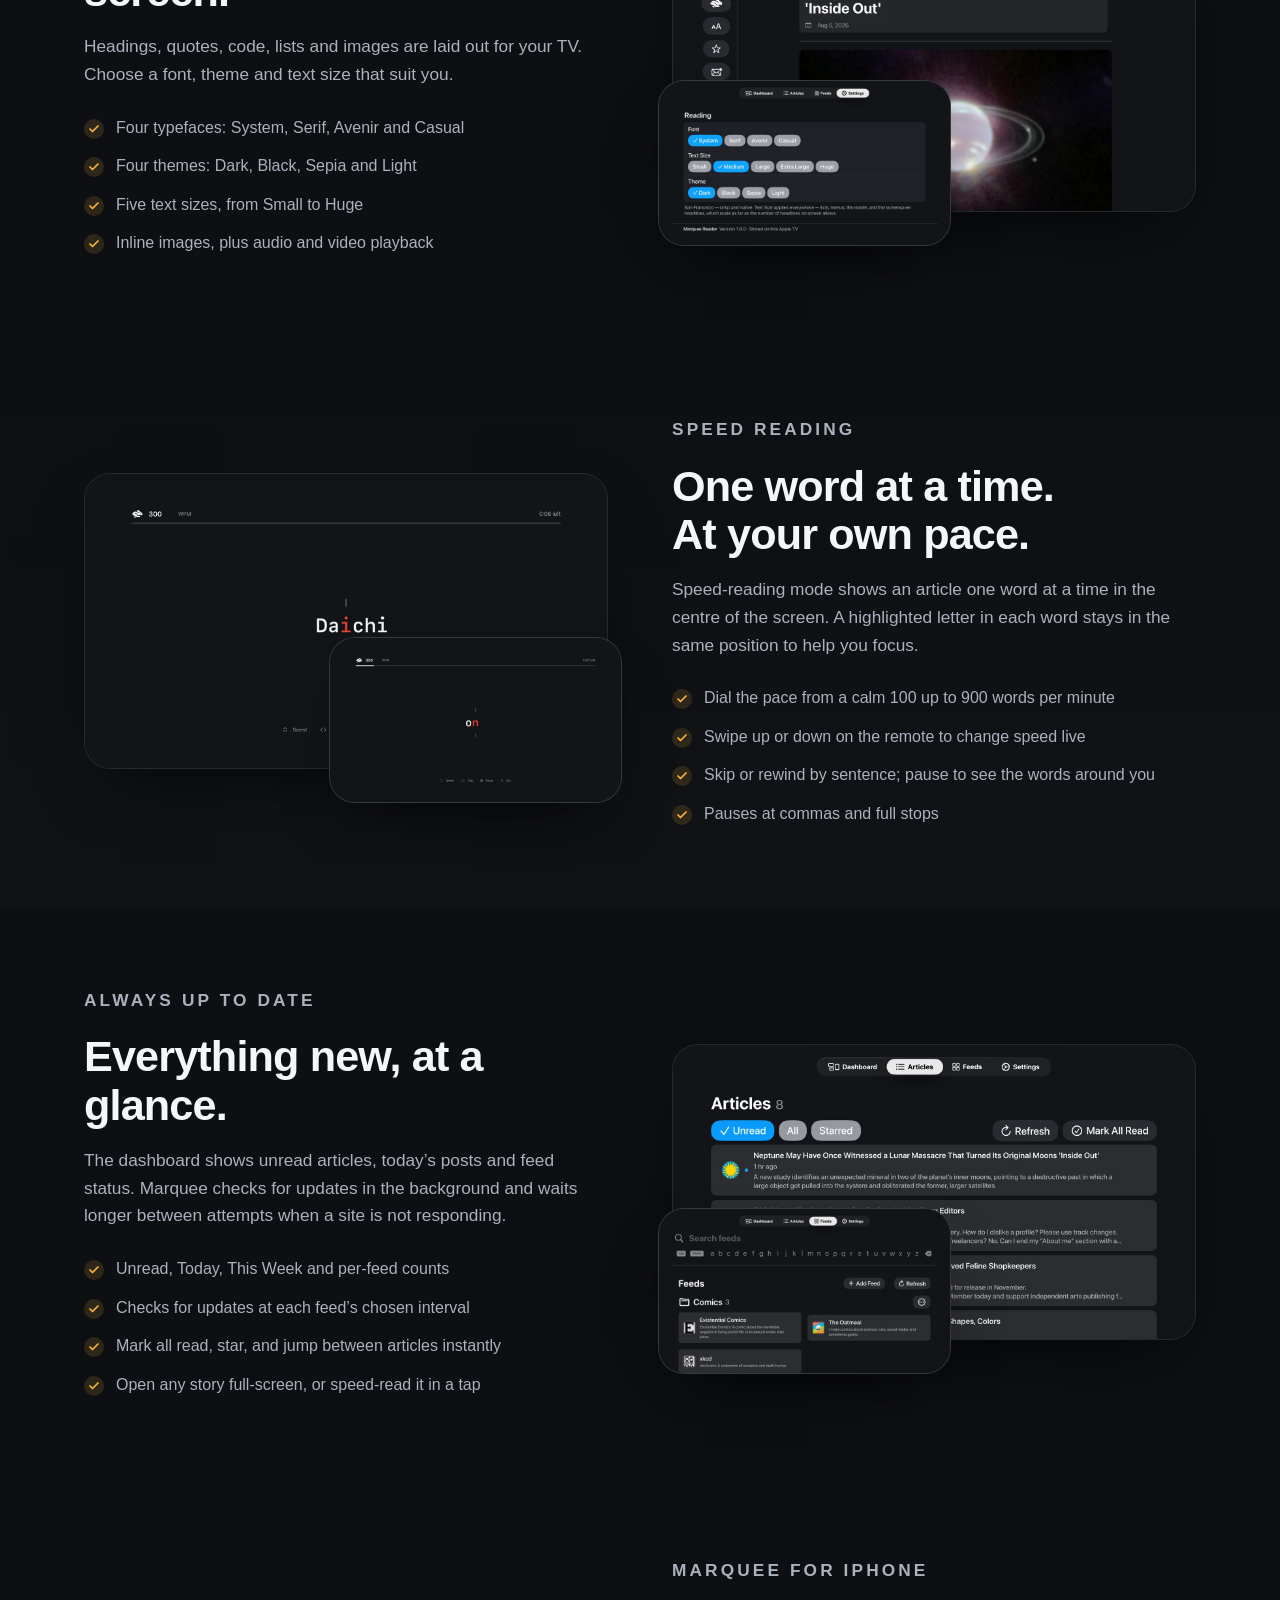
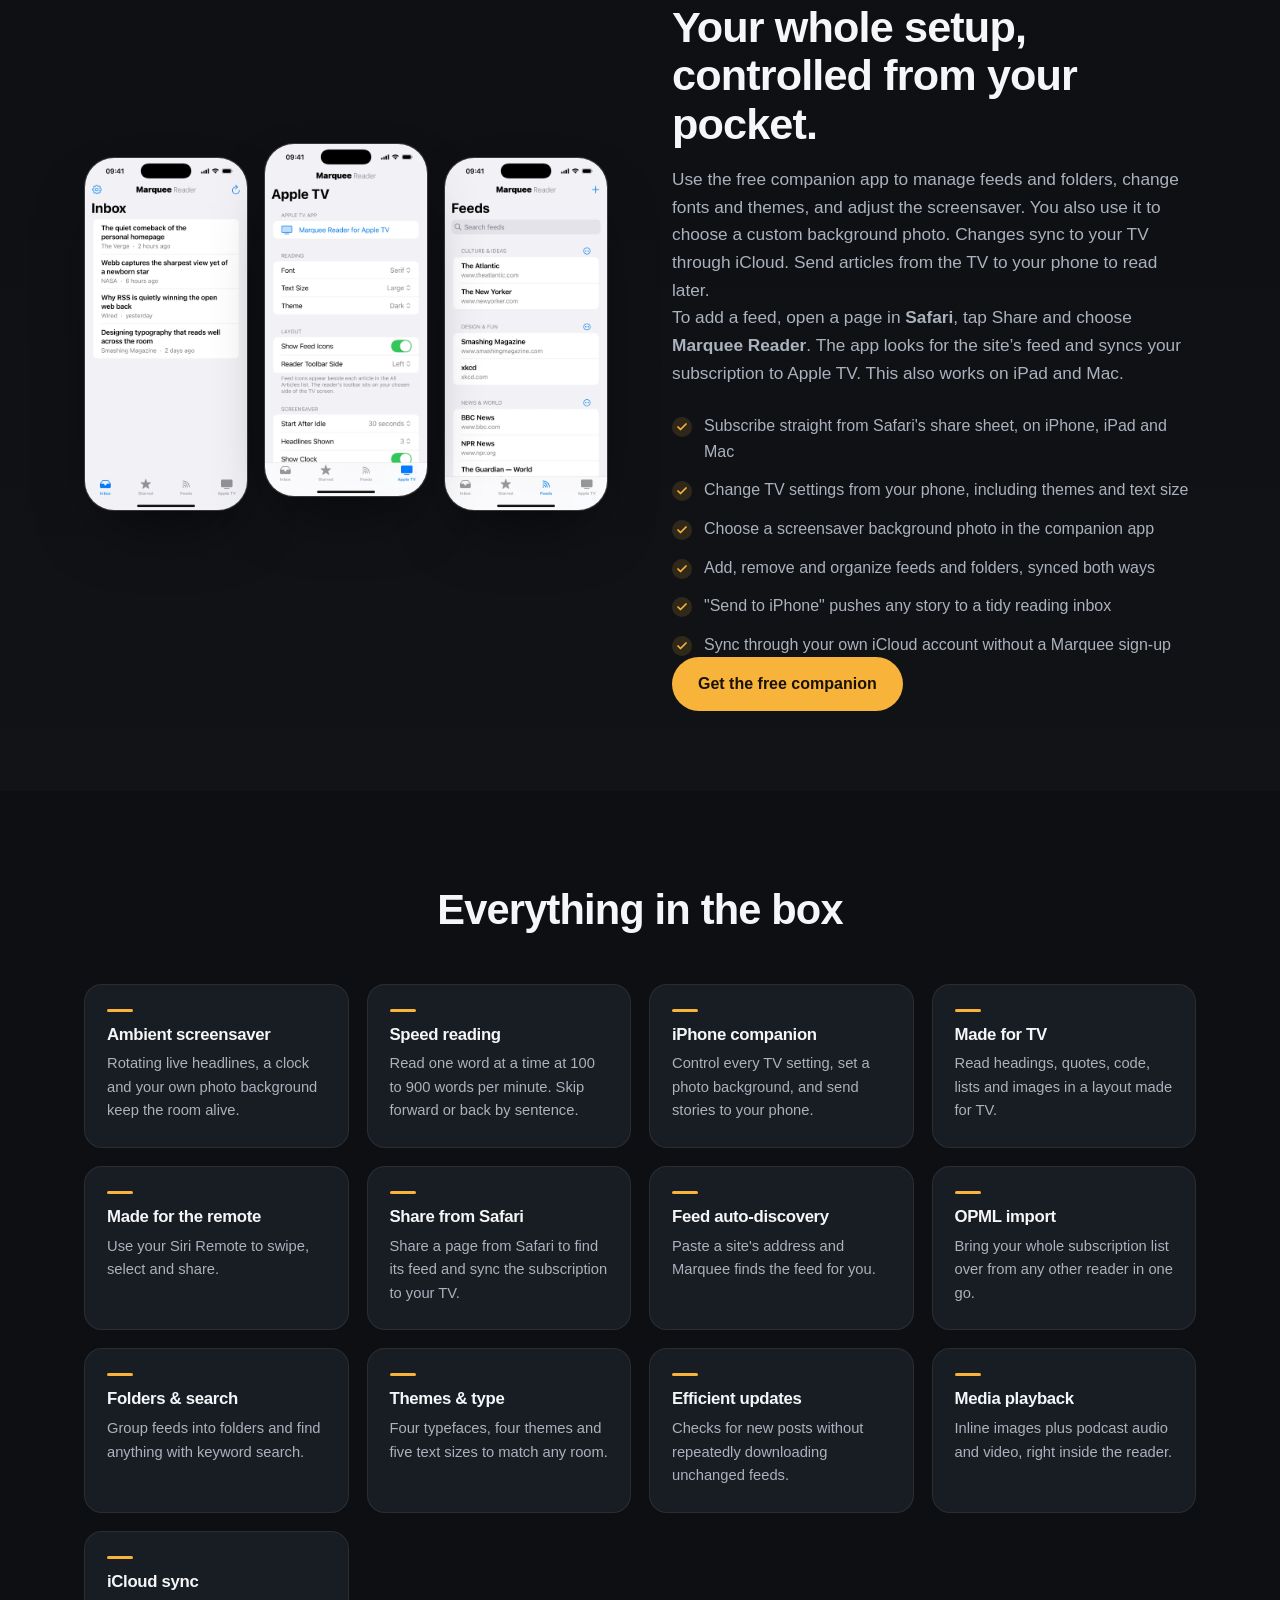
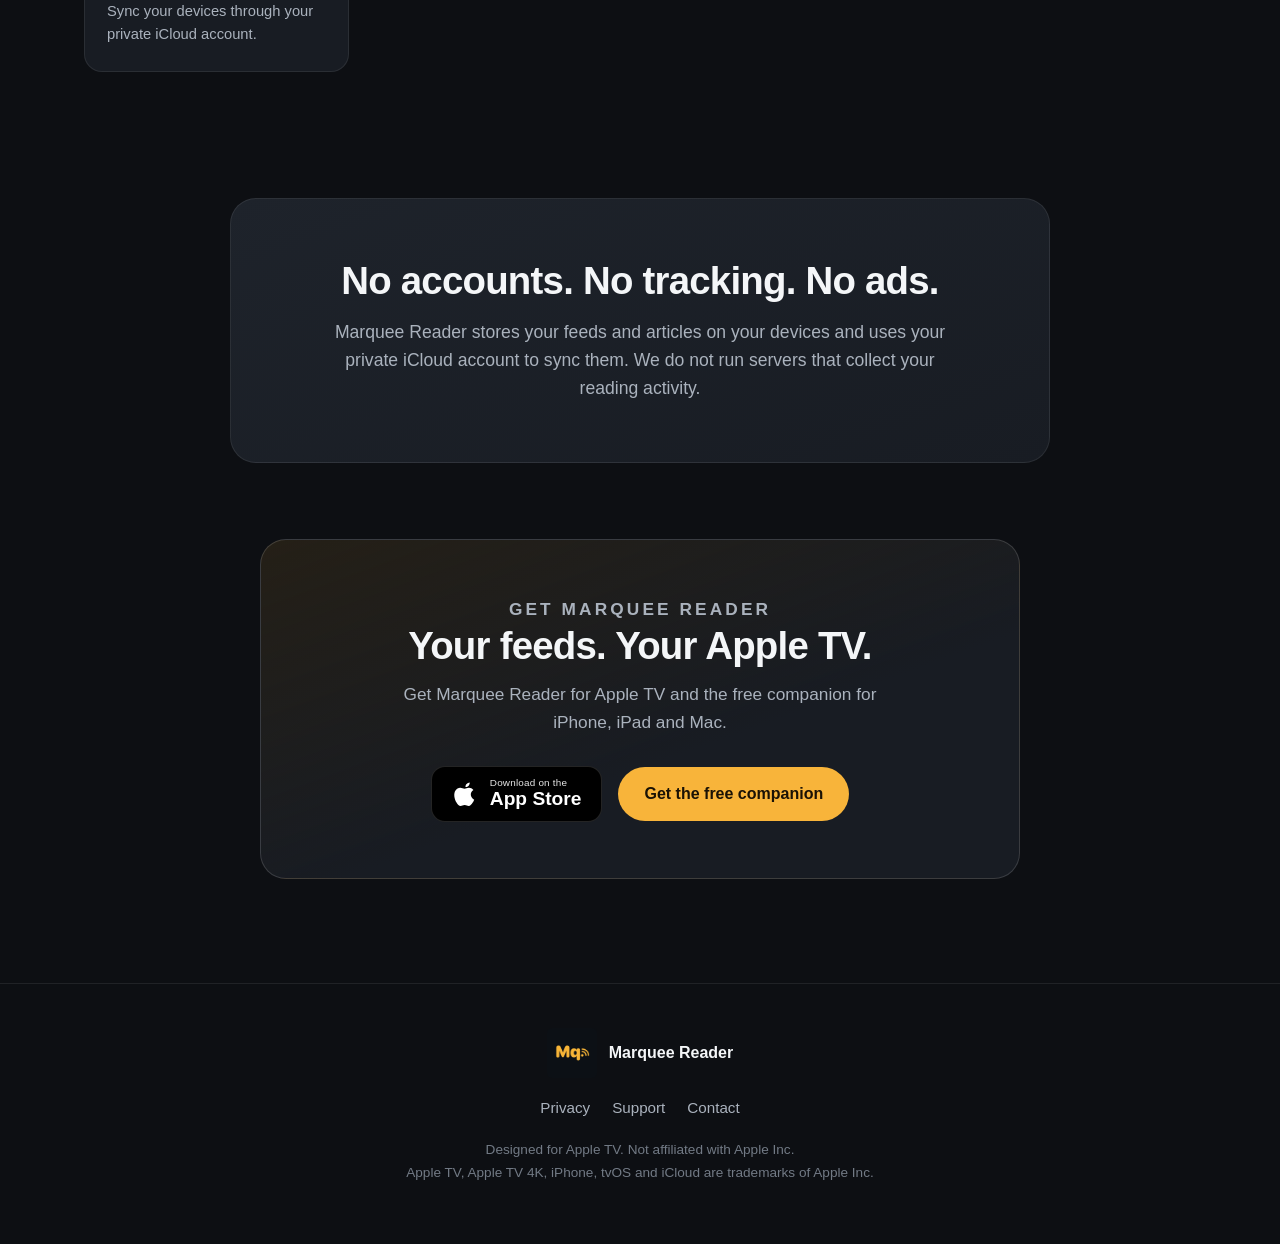
==== commit 9cf2bc1b: "Simplify website copy and remove em dashes" ====
--- a/index.html
+++ b/index.html
@@ -3,18 +3,18 @@
 <head>
   <meta charset="UTF-8" />
   <meta name="viewport" content="width=device-width, initial-scale=1.0" />
-  <title>Marquee Reader — The RSS reader for Apple TV</title>
-  <meta name="description" content="Marquee Reader is a beautiful, private RSS reader for Apple TV — with an ambient headline screensaver, gorgeous typography, a Spritz-style speed-reading mode, and an iPhone companion that controls every setting." />
+  <title>Marquee Reader: RSS reader for Apple TV</title>
+  <meta name="description" content="Read your favourite feeds on Apple TV, follow headlines on the screensaver, and manage feeds and settings with the free companion app." />
   <meta name="theme-color" content="#14171c" />
 
   <!-- Open Graph / Twitter -->
   <meta property="og:type" content="website" />
-  <meta property="og:title" content="Marquee Reader — The RSS reader for Apple TV" />
-  <meta property="og:description" content="Read the web from your couch. A private RSS reader for Apple TV — an ambient headline screensaver, gorgeous reading, a speed-reading mode, and an iPhone companion that controls it all." />
+  <meta property="og:title" content="Marquee Reader: RSS reader for Apple TV" />
+  <meta property="og:description" content="Read your favourite feeds on Apple TV, follow headlines on the screensaver, and manage feeds and settings with the free companion app." />
   <meta property="og:image" content="assets/og-image.jpg" />
   <meta name="twitter:card" content="summary_large_image" />
-  <meta name="twitter:title" content="Marquee Reader — The RSS reader for Apple TV" />
-  <meta name="twitter:description" content="Read the web from your couch. A beautiful, private RSS reader for Apple TV — now with an ambient headline screensaver and full iPhone control." />
+  <meta name="twitter:title" content="Marquee Reader: RSS reader for Apple TV" />
+  <meta name="twitter:description" content="Read your favourite feeds on Apple TV, follow headlines on the screensaver, and manage feeds and settings with the free companion app." />
   <meta name="twitter:image" content="assets/og-image.jpg" />
 
   <link rel="icon" type="image/png" href="assets/favicon-180.png" />
@@ -45,12 +45,7 @@
     <div class="container hero__inner">
       <p class="eyebrow reveal">Built for Apple&nbsp;TV</p>
       <h1 class="hero__title reveal">Read the web<br />from your couch.</h1>
-      <p class="hero__sub reveal">
-        Marquee Reader turns your Apple&nbsp;TV into a calm, beautiful place to follow the
-        web — an ambient screensaver of live headlines when you step away, gorgeous
-        full-screen reading when you settle in, and an iPhone companion that controls
-        every setting.
-      </p>
+      <p class="hero__sub reveal">Follow your favourite sites on Apple&nbsp;TV. Read articles full-screen, watch headlines on the screensaver, and use the iPhone companion to manage feeds and settings.</p>
       <div class="hero__cta reveal">
         <a class="btn btn--primary" href="#screensaver">See the screensaver</a>
         <a class="btn btn--ghost" href="https://apps.apple.com/app/id6798508178">Get for Apple TV</a>
@@ -71,17 +66,17 @@
     <div class="trio__card reveal">
       <div class="trio__icon" aria-hidden="true">🖼️</div>
       <h3>An ambient screensaver</h3>
-      <p>Step away and your Apple&nbsp;TV fills with rotating live headlines, a big clock, and a photo of your choosing. The screen stays alive — never just off.</p>
+      <p>When you step away, Marquee shows rotating headlines, a clock, and a photo of your choosing.</p>
     </div>
     <div class="trio__card reveal">
       <div class="trio__icon" aria-hidden="true">⚡️</div>
       <h3>Speed reading, built in</h3>
-      <p>Stream an article one word at a time with the key letter highlighted, and finish a long read in minutes — without lifting a finger.</p>
+      <p>Read an article one word at a time with a highlighted letter to help you focus. Set the pace with your remote.</p>
     </div>
     <div class="trio__card reveal">
       <div class="trio__icon" aria-hidden="true">🔒</div>
       <h3>Private by design</h3>
-      <p>Your feeds live on your Apple&nbsp;TV. No account, no tracking, no ads — sync to your own devices through iCloud, and nothing else.</p>
+      <p>Your feeds stay on your devices and sync through your own iCloud account. No Marquee account, tracking or ads.</p>
     </div>
   </section>
 
@@ -90,19 +85,13 @@
     <div class="rss__intro reveal">
       <p class="eyebrow">What's RSS?</p>
       <h2>The web, without the noise.</h2>
-      <p>
-        RSS is a simple, open standard that lets a website publish its latest posts as a
-        <strong>feed</strong>. Subscribe to the sites you love — news, blogs, podcasts,
-        even YouTube channels — and everything new lands in one place. No algorithm
-        deciding what you see, no ads in the timeline, no account to create. You follow
-        exactly who you choose, and you see everything they publish, newest first.
-      </p>
+      <p>RSS lets websites share new posts in a <strong>feed</strong>. Subscribe to news sites, blogs, podcasts or YouTube channels and read their updates in one place. You choose what to follow. Marquee shows posts newest first.</p>
     </div>
     <ol class="rss__steps">
       <li class="rss__step reveal">
         <div class="rss__num" aria-hidden="true">1</div>
         <h4>Find a feed</h4>
-        <p>Reading something good in Safari? Hit <strong>Share&nbsp;▸ Marquee&nbsp;Reader</strong> and it's subscribed — no address to type, no feed URL to hunt for. Marquee finds the feed behind the page. Or paste an address, or bring your whole list over with OPML import.</p>
+        <p>In Safari, tap <strong>Share&nbsp;▸ Marquee&nbsp;Reader</strong> to find and subscribe to a site’s feed. You can also paste a website address or import a list of feeds from an OPML file.</p>
       </li>
       <li class="rss__step reveal">
         <div class="rss__num" aria-hidden="true">2</div>
@@ -112,7 +101,7 @@
       <li class="rss__step reveal">
         <div class="rss__num" aria-hidden="true">3</div>
         <h4>Read it your way</h4>
-        <p>New posts arrive newest-first — ready to read full-screen, speed-read one word at a time, or drift by on the screensaver.</p>
+        <p>Read new posts full-screen, show them one word at a time, or follow the headlines on the screensaver.</p>
       </li>
     </ol>
   </section>
@@ -122,36 +111,23 @@
     <div class="container feature__inner">
       <div class="feature__media reveal">
         <div class="shot">
-          <img src="assets/screenshots/screensaver.webp" alt="Marquee Reader's ambient screensaver on Apple TV — three headlines from Smithsonian Magazine, McSweeney's and Colossal above the time of day" />
+          <img src="assets/screenshots/screensaver.webp" alt="Marquee Reader screensaver on Apple TV showing three headlines from Smithsonian Magazine, McSweeney's and Colossal above the time of day" />
         </div>
         <div class="shot shot--inset">
-          <img src="assets/screenshots/screensaver-single.webp" alt="Single-headline mode — one story shown large with its photograph and an excerpt" />
+          <img src="assets/screenshots/screensaver-single.webp" alt="Single-headline mode showing one large story with its photograph and an excerpt" />
         </div>
       </div>
       <div class="feature__text reveal">
         <p class="eyebrow">Screensaver</p>
         <h2>Your TV stays alive,<br />even when you're away.</h2>
-        <p>
-          When Marquee goes idle it becomes an ambient display — the latest headlines from
-          your feeds, set at whatever pace you like, above the time of day. Show three at a
-          glance, or one at a time with its photograph and an excerpt. Set one of your own
-          photos as the backdrop from the phone, and it becomes the kind of thing you'll
-          happily leave running.
-        </p>
-        <p>
-          And because you <em>will</em> leave it running, it looks after your screen. The
-          headlines drift very slightly and cross-fade slowly — once a minute, gently enough
-          that you'll never catch it happening — so the same bright text never sits in the
-          same pixels long enough to leave a mark. If you use Reduce&nbsp;Motion, that drift
-          steps aside automatically, and you can switch it back on if you'd rather have the
-          protection.
-        </p>
-        <ul class="ticks">
-          <li>Live headlines from your own feeds — or only the ones you starred</li>
+        <p>When Marquee is idle, it shows headlines from your feeds alongside a clock. Choose three headlines at once or one story with a photo and excerpt. Adjust how often they change, and use the companion app to add your own background photo.</p>
+        <p>Headlines move slightly and fade between positions once a minute to reduce the time bright text stays in one place. This movement turns off when Reduce&nbsp;Motion is enabled. You can turn it back on in settings.</p>
+        <ul class="ticks">
+          <li>Show headlines from all your feeds or only starred articles</li>
           <li>Swipe left and right to page through what's waiting</li>
           <li>Hold the centre button to open a story and read it right there</li>
           <li>Set a custom photo background from the companion app</li>
-          <li>A slow drift and cross-fade guard against screen burn-in</li>
+          <li>Headlines move and fade to avoid staying in one position</li>
           <li>Click the remote and you're right back where you left off</li>
         </ul>
       </div>
@@ -163,12 +139,8 @@
     <div class="container feature__inner">
       <div class="feature__text reveal">
         <p class="eyebrow">A reader you'll want to look at</p>
-        <h2>Typography worthy of the big screen.</h2>
-        <p>
-          Articles are rendered natively — headings, pull quotes, code, lists and inline
-          images all laid out for a TV, not crammed into a web view. Pick the look that
-          suits the room and settle in.
-        </p>
+        <h2>Text that suits your screen.</h2>
+        <p>Headings, quotes, code, lists and images are laid out for your TV. Choose a font, theme and text size that suit you.</p>
         <ul class="ticks">
           <li>Four typefaces: System, Serif, Avenir and Casual</li>
           <li>Four themes: Dark, Black, Sepia and Light</li>
@@ -200,18 +172,13 @@
       </div>
       <div class="feature__text reveal">
         <p class="eyebrow">Speed Reading</p>
-        <h2>One word at a time.<br />A whole article in minutes.</h2>
-        <p>
-          Engage speed-reading mode and the article streams to the center of the screen,
-          one word at a time. Each word's <strong>Optimal Recognition Point</strong> is
-          highlighted in amber and pinned to a fixed reticle, so your eyes never move —
-          the part that normally eats most of your reading time.
-        </p>
+        <h2>One word at a time.<br />At your own pace.</h2>
+        <p>Speed-reading mode shows an article one word at a time in the centre of the screen. A highlighted letter in each word stays in the same position to help you focus.</p>
         <ul class="ticks">
           <li>Dial the pace from a calm 100 up to 900 words per minute</li>
           <li>Swipe up or down on the remote to change speed live</li>
           <li>Skip or rewind by sentence; pause to see the words around you</li>
-          <li>Smart pauses on commas and full stops keep meaning intact</li>
+          <li>Pauses at commas and full stops</li>
         </ul>
       </div>
     </div>
@@ -223,14 +190,10 @@
       <div class="feature__text reveal">
         <p class="eyebrow">Always up to date</p>
         <h2>Everything new, at a glance.</h2>
-        <p>
-          A dashboard greets you with what's unread, what arrived today, and how your feeds
-          are doing. Marquee fetches politely in the background — honoring each feed's
-          cache and back-off rules — so it's quietly current whenever you sit down.
-        </p>
+        <p>The dashboard shows unread articles, today’s posts and feed status. Marquee checks for updates in the background and waits longer between attempts when a site is not responding.</p>
         <ul class="ticks">
           <li>Unread, Today, This&nbsp;Week and per-feed counts</li>
-          <li>Conditional fetches that respect each site's schedule</li>
+          <li>Checks for updates at each feed’s chosen interval</li>
           <li>Mark all read, star, and jump between articles instantly</li>
           <li>Open any story full-screen, or speed-read it in a tap</li>
         </ul>
@@ -240,7 +203,7 @@
           <img src="assets/screenshots/articles.webp" alt="The unread list showing recent articles from across all feeds" />
         </div>
         <div class="shot shot--inset shot--inset-left">
-          <img src="assets/screenshots/feeds.webp" alt="The Feeds tab — subscriptions grouped into folders, each with its own unread count" />
+          <img src="assets/screenshots/feeds.webp" alt="The Feeds tab showing subscriptions grouped into folders, each with its own unread count" />
         </div>
       </div>
     </div>
@@ -265,27 +228,15 @@
       <div class="feature__text reveal">
         <p class="eyebrow">Marquee for iPhone</p>
         <h2>Your whole setup,<br />controlled from your pocket.</h2>
-        <p>
-          The free companion app is the easiest way to set up and tune Marquee. Manage
-          feeds and folders, switch themes, typefaces and text sizes, and adjust the
-          screensaver — including a custom photo background you can <strong>only</strong>
-          choose here. Everything syncs to the TV over your own iCloud, instantly. And
-          when a story deserves the commute, send it straight to your phone.
-        </p>
-        <p>
-          Best of all, you never have to type a web address again. Find a site you like in
-          <strong>Safari</strong>, tap Share, choose <strong>Marquee&nbsp;Reader</strong>,
-          and it's subscribed — the extension finds the feed behind the page on its own,
-          and the new feed is on your Apple&nbsp;TV before you've put your phone down.
-          It works the same way on your Mac.
-        </p>
+        <p>Use the free companion app to manage feeds and folders, change fonts and themes, and adjust the screensaver. You also use it to choose a custom background photo. Changes sync to your TV through iCloud. Send articles from the TV to your phone to read later.</p>
+        <p>To add a feed, open a page in <strong>Safari</strong>, tap Share and choose <strong>Marquee&nbsp;Reader</strong>. The app looks for the site’s feed and syncs your subscription to Apple&nbsp;TV. This also works on iPad and Mac.</p>
         <ul class="ticks">
           <li>Subscribe straight from Safari's share sheet, on iPhone, iPad and Mac</li>
-          <li>Control every TV setting from your phone — themes, type and more</li>
-          <li>Set a custom photo background for the screensaver — companion-only</li>
+          <li>Change TV settings from your phone, including themes and text size</li>
+          <li>Choose a screensaver background photo in the companion app</li>
           <li>Add, remove and organize feeds and folders, synced both ways</li>
           <li>"Send to iPhone" pushes any story to a tidy reading inbox</li>
-          <li>No sign-up — it all rides on your own iCloud account</li>
+          <li>Sync through your own iCloud account without a Marquee sign-up</li>
         </ul>
         <a class="btn btn--primary" href="https://apps.apple.com/app/id6798508306">Get the free companion</a>
       </div>
@@ -297,18 +248,18 @@
     <h2 class="section-title reveal">Everything in the box</h2>
     <div class="grid">
       <div class="grid__item reveal"><h4>Ambient screensaver</h4><p>Rotating live headlines, a clock and your own photo background keep the room alive.</p></div>
-      <div class="grid__item reveal"><h4>RSVP speed reading</h4><p>Spritz-style word streaming with an ORP highlight, 100–900&nbsp;WPM, and sentence seek.</p></div>
+      <div class="grid__item reveal"><h4>Speed reading</h4><p>Read one word at a time at 100 to 900 words per minute. Skip forward or back by sentence.</p></div>
       <div class="grid__item reveal"><h4>iPhone companion</h4><p>Control every TV setting, set a photo background, and send stories to your phone.</p></div>
-      <div class="grid__item reveal"><h4>Native rendering</h4><p>Headings, quotes, code blocks, lists and images laid out for the TV — no web view.</p></div>
-      <div class="grid__item reveal"><h4>Made for the remote</h4><p>Every screen is built around the Siri Remote — swipe, click, hold to share.</p></div>
-      <div class="grid__item reveal"><h4>Share from Safari</h4><p>Share any page to Marquee on iPhone, iPad or Mac and it's subscribed — the feed lands on your TV seconds later.</p></div>
+      <div class="grid__item reveal"><h4>Made for TV</h4><p>Read headings, quotes, code, lists and images in a layout made for TV.</p></div>
+      <div class="grid__item reveal"><h4>Made for the remote</h4><p>Use your Siri Remote to swipe, select and share.</p></div>
+      <div class="grid__item reveal"><h4>Share from Safari</h4><p>Share a page from Safari to find its feed and sync the subscription to your TV.</p></div>
       <div class="grid__item reveal"><h4>Feed auto-discovery</h4><p>Paste a site's address and Marquee finds the feed for you.</p></div>
       <div class="grid__item reveal"><h4>OPML import</h4><p>Bring your whole subscription list over from any other reader in one go.</p></div>
       <div class="grid__item reveal"><h4>Folders &amp; search</h4><p>Group feeds into folders and find anything with keyword search.</p></div>
       <div class="grid__item reveal"><h4>Themes &amp; type</h4><p>Four typefaces, four themes and five text sizes to match any room.</p></div>
-      <div class="grid__item reveal"><h4>Polite syncing</h4><p>Conditional GETs, cache-control awareness and error back-off — easy on every server.</p></div>
+      <div class="grid__item reveal"><h4>Efficient updates</h4><p>Checks for new posts without repeatedly downloading unchanged feeds.</p></div>
       <div class="grid__item reveal"><h4>Media playback</h4><p>Inline images plus podcast audio and video, right inside the reader.</p></div>
-      <div class="grid__item reveal"><h4>iCloud sync</h4><p>Device-to-device sync runs on your own iCloud — private and yours.</p></div>
+      <div class="grid__item reveal"><h4>iCloud sync</h4><p>Sync your devices through your private iCloud account.</p></div>
     </div>
   </section>
 
@@ -316,11 +267,7 @@
   <section class="callout">
     <div class="container callout__inner reveal">
       <h2>No accounts. No tracking. No ads.</h2>
-      <p>
-        Marquee Reader doesn't have a backend. It keeps your feeds and articles on your
-        Apple&nbsp;TV, and uses your own iCloud only to talk to your iPhone. The web,
-        the way it was meant to be — quietly yours.
-      </p>
+      <p>Marquee Reader stores your feeds and articles on your devices and uses your private iCloud account to sync them. We do not run servers that collect your reading activity.</p>
     </div>
   </section>
 
--- a/assets/style.css
+++ b/assets/style.css
@@ -1,5 +1,5 @@
 /* ============================================================
-   Marquee Reader — marketing site
+   Marquee Reader: marketing site
    Brand: dark #14171c · amber #f8b43a · clean, professional
    ============================================================ */
 
